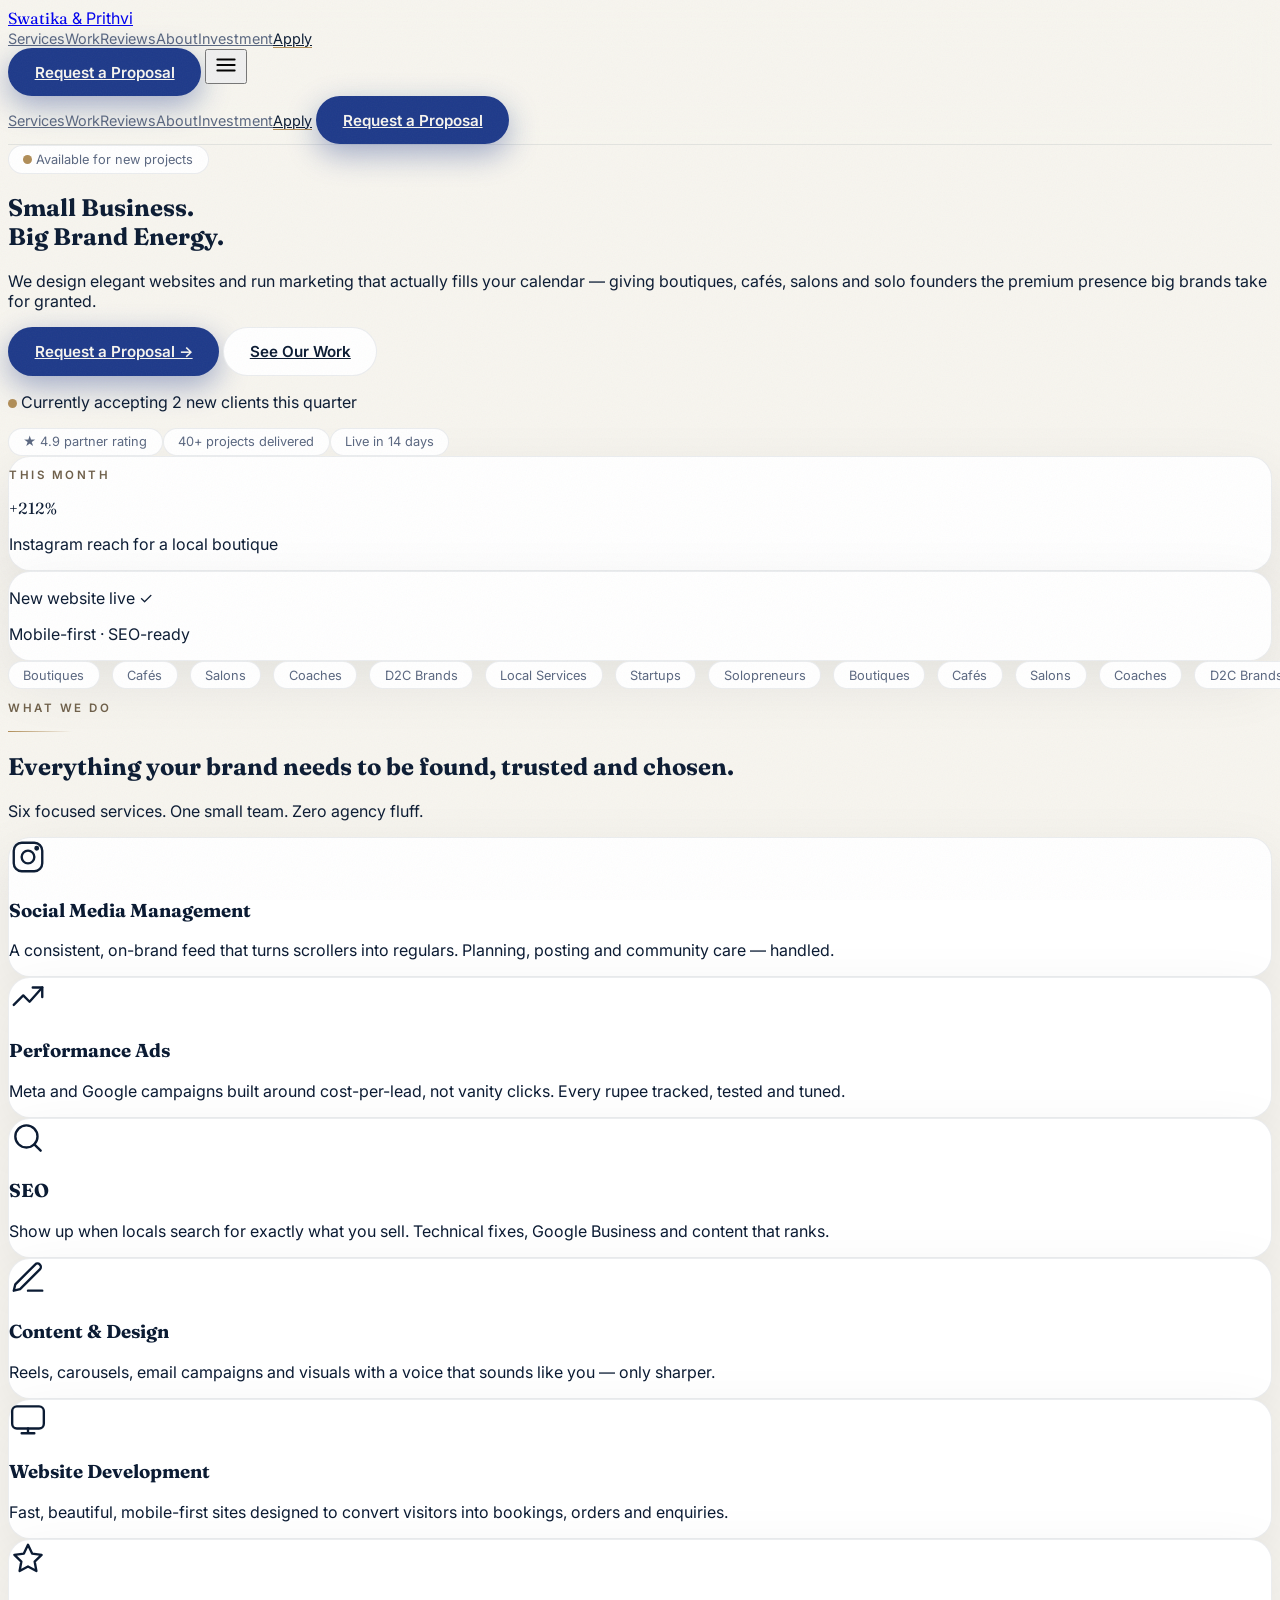
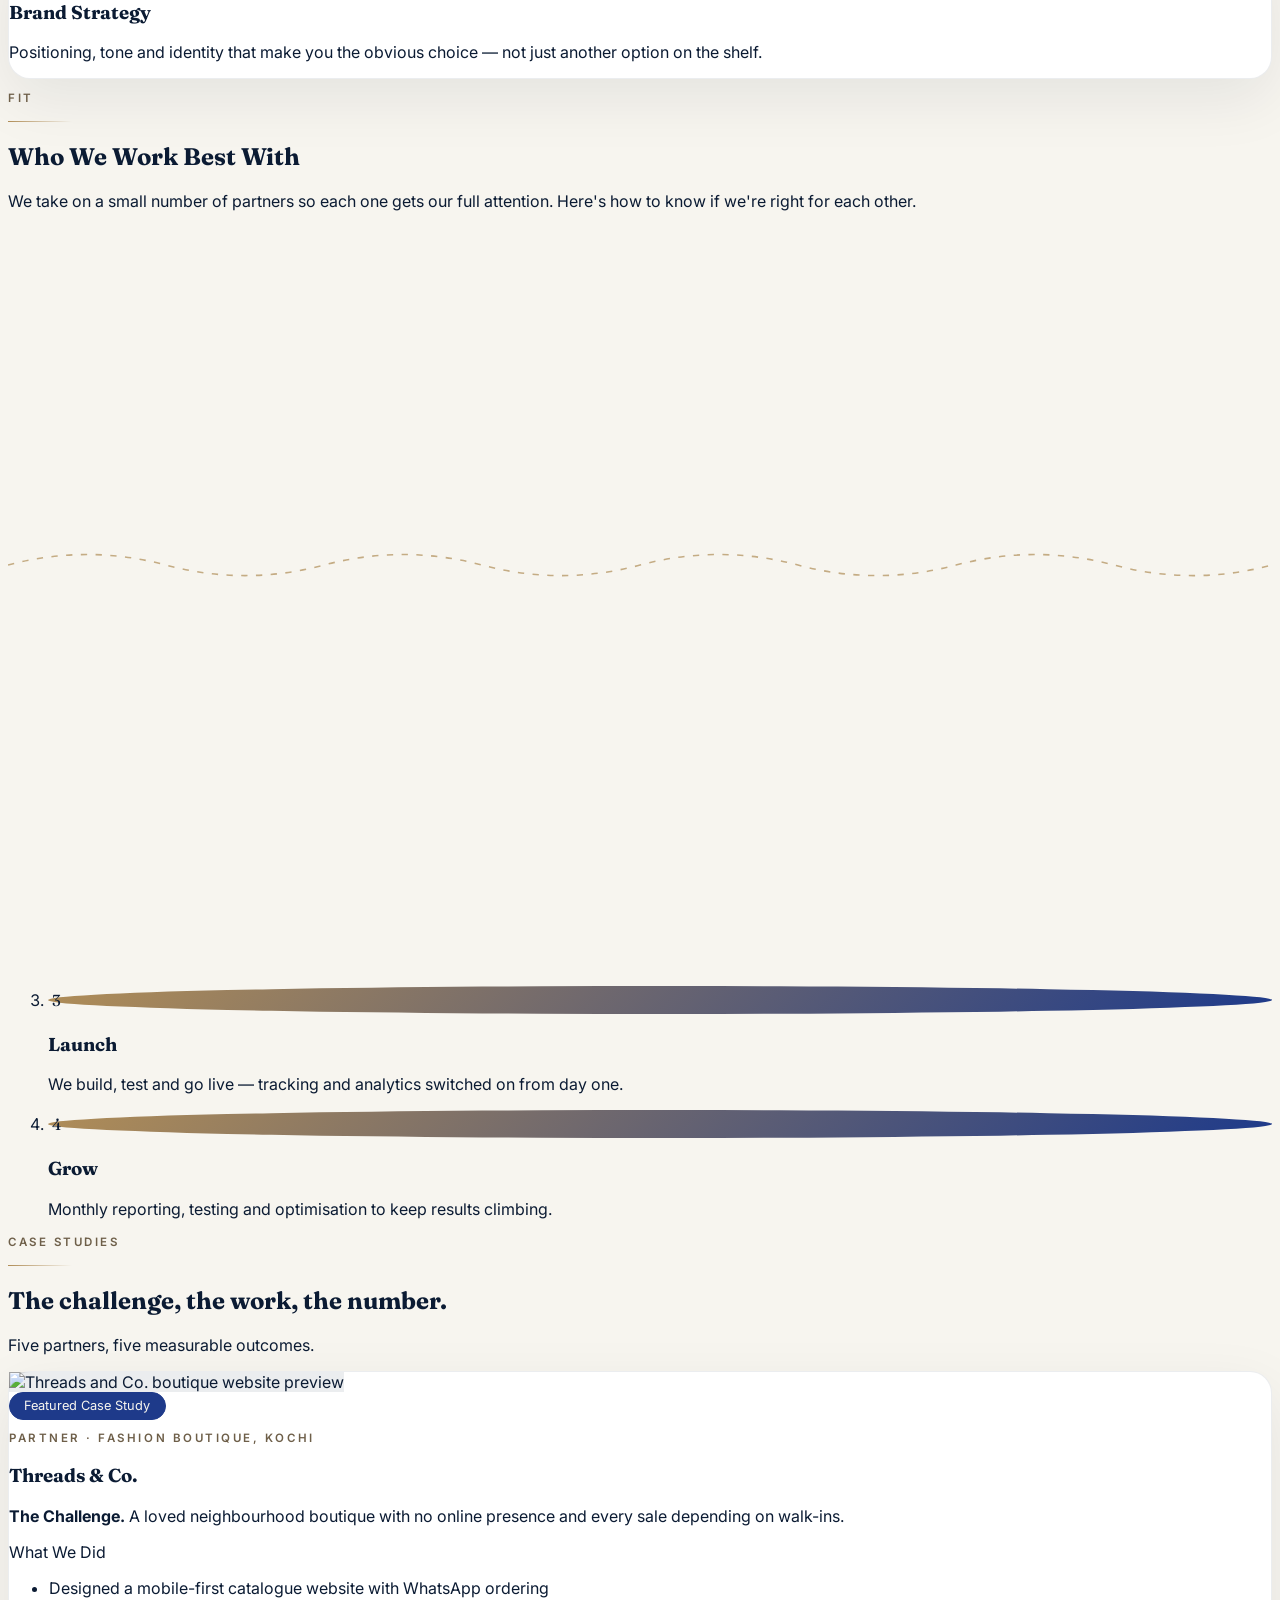
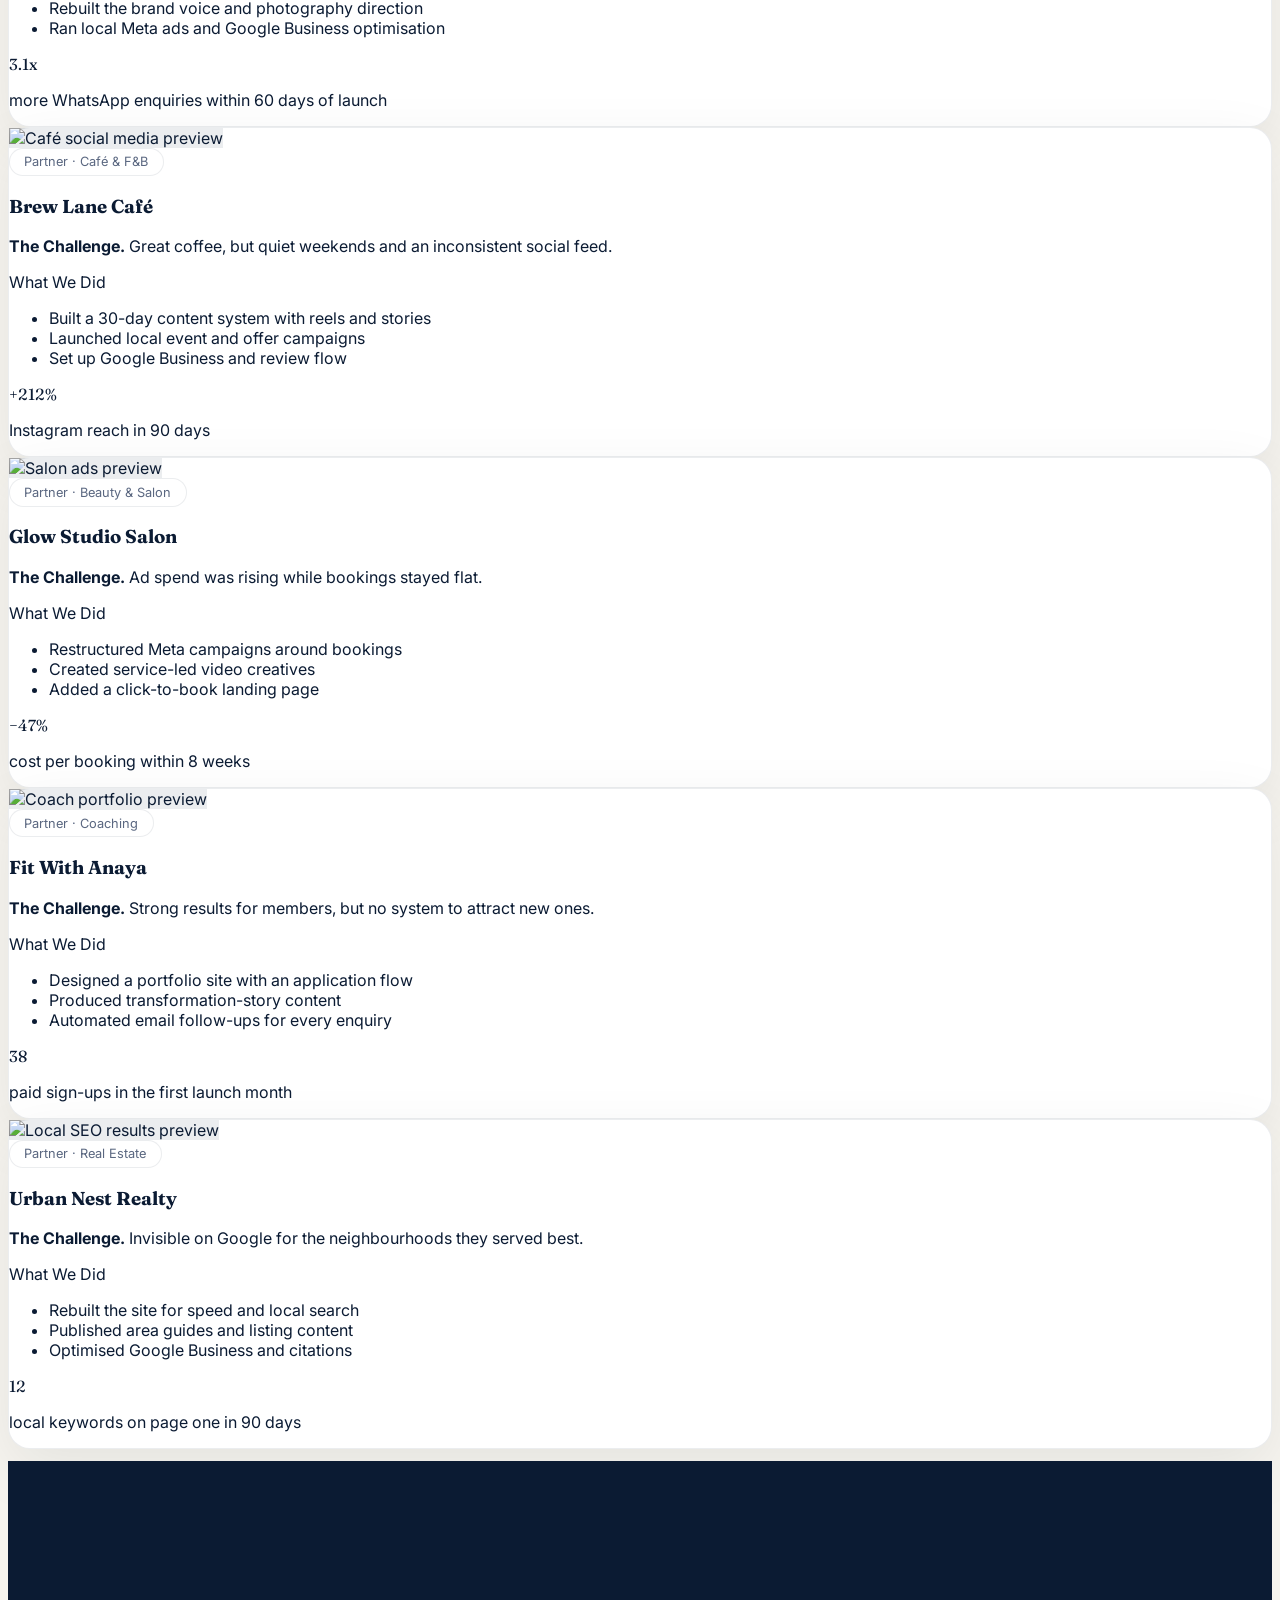
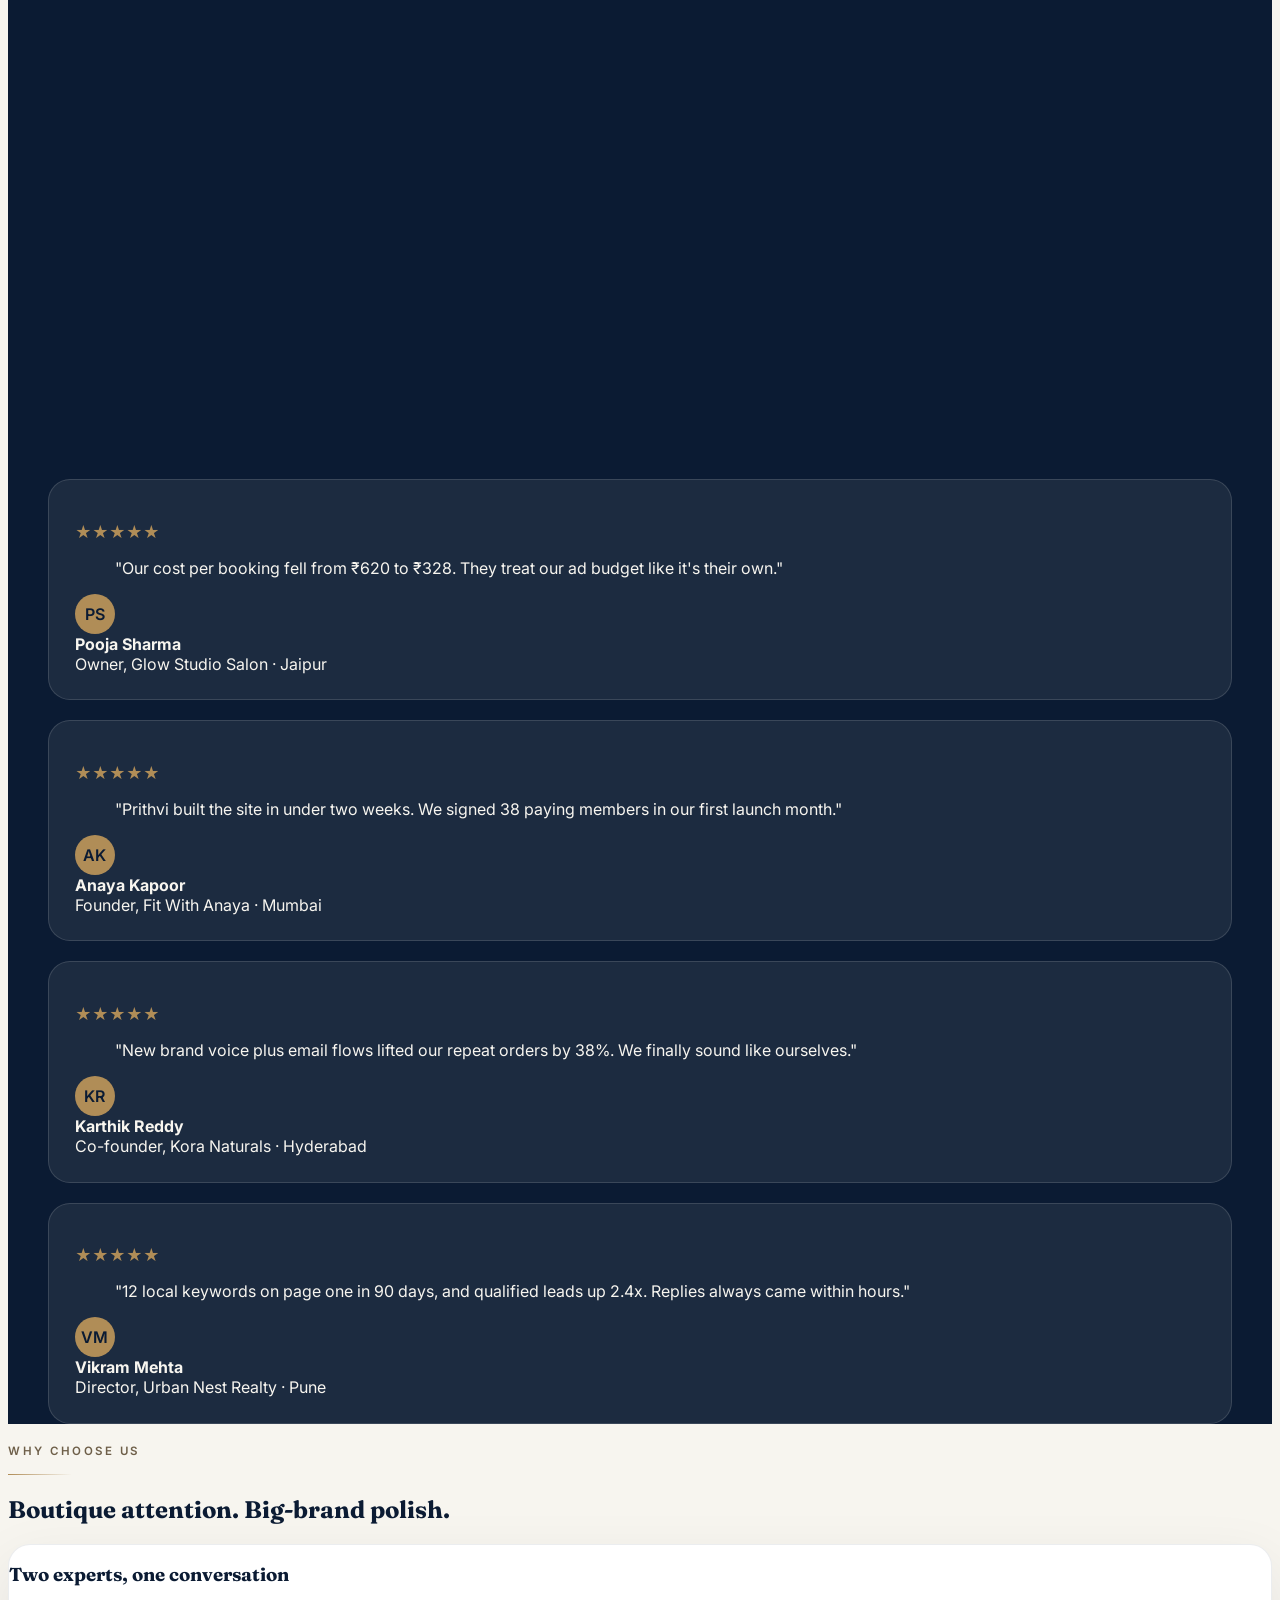
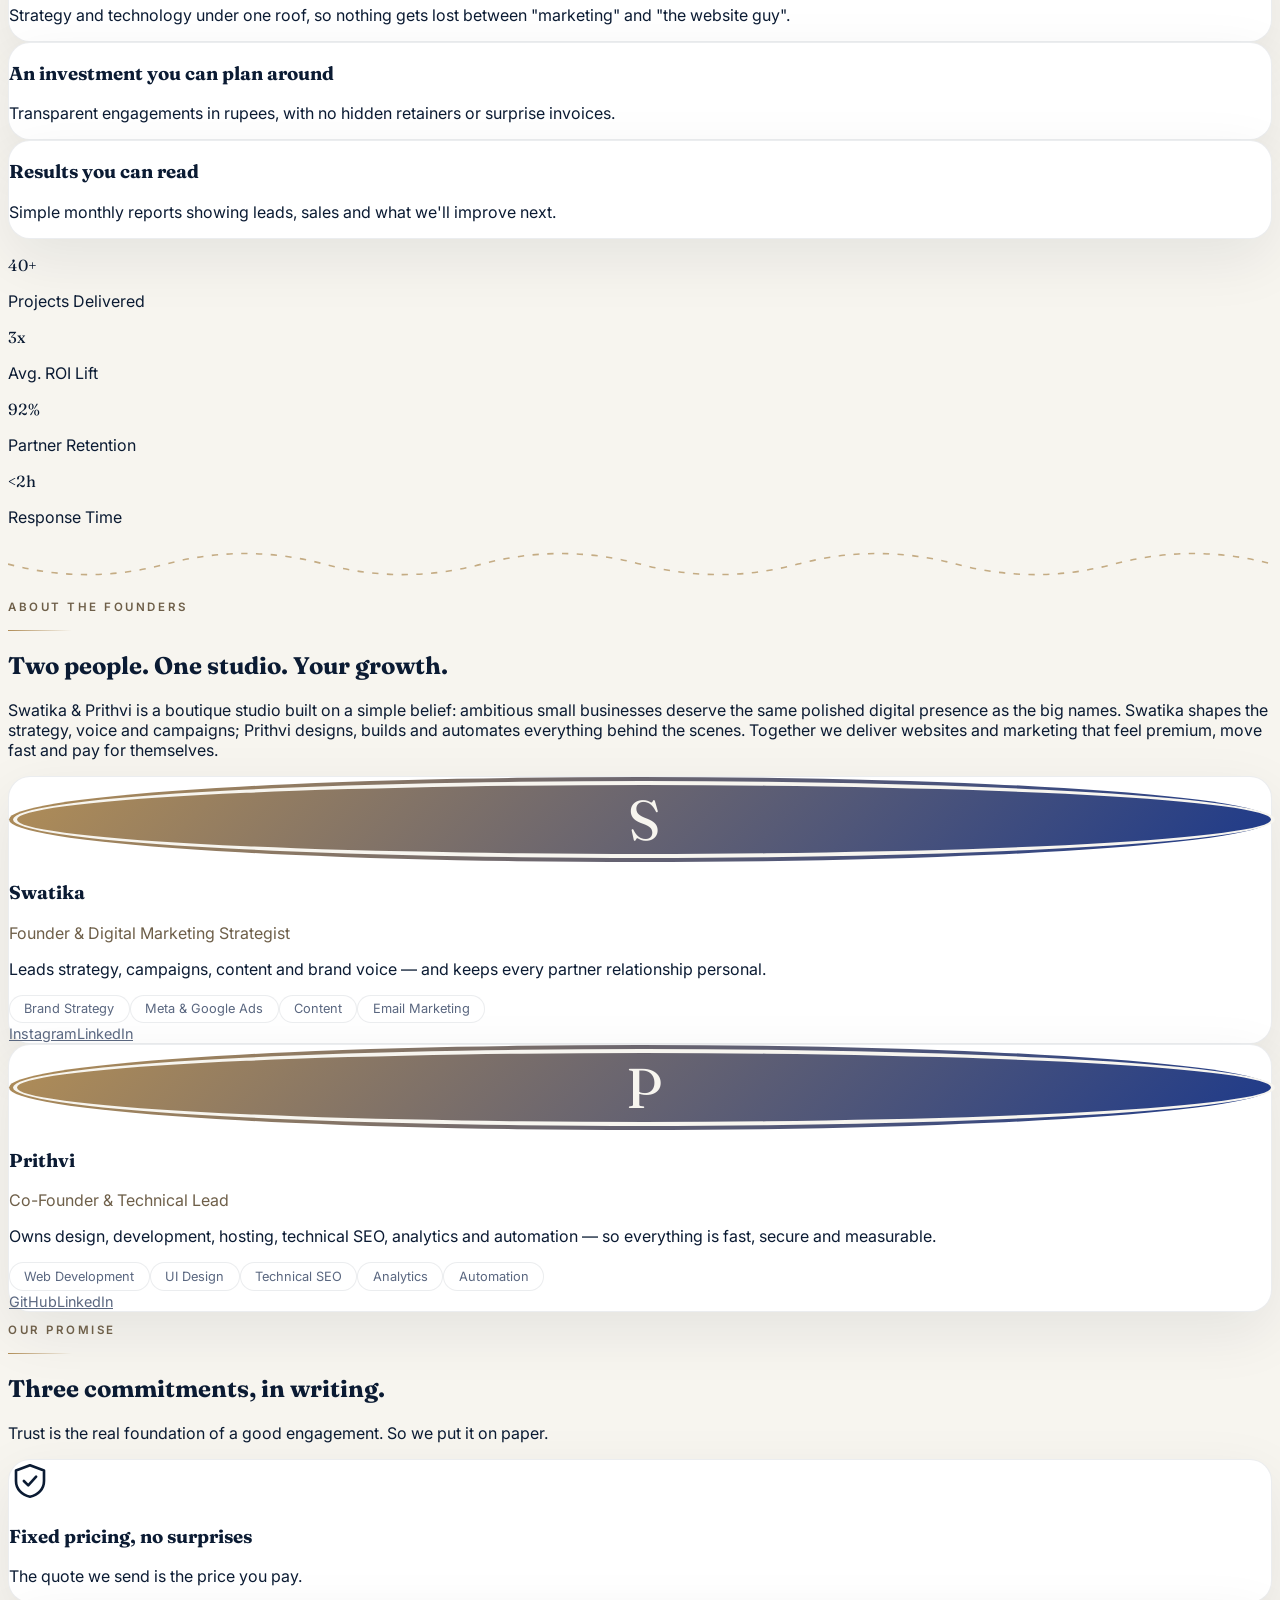
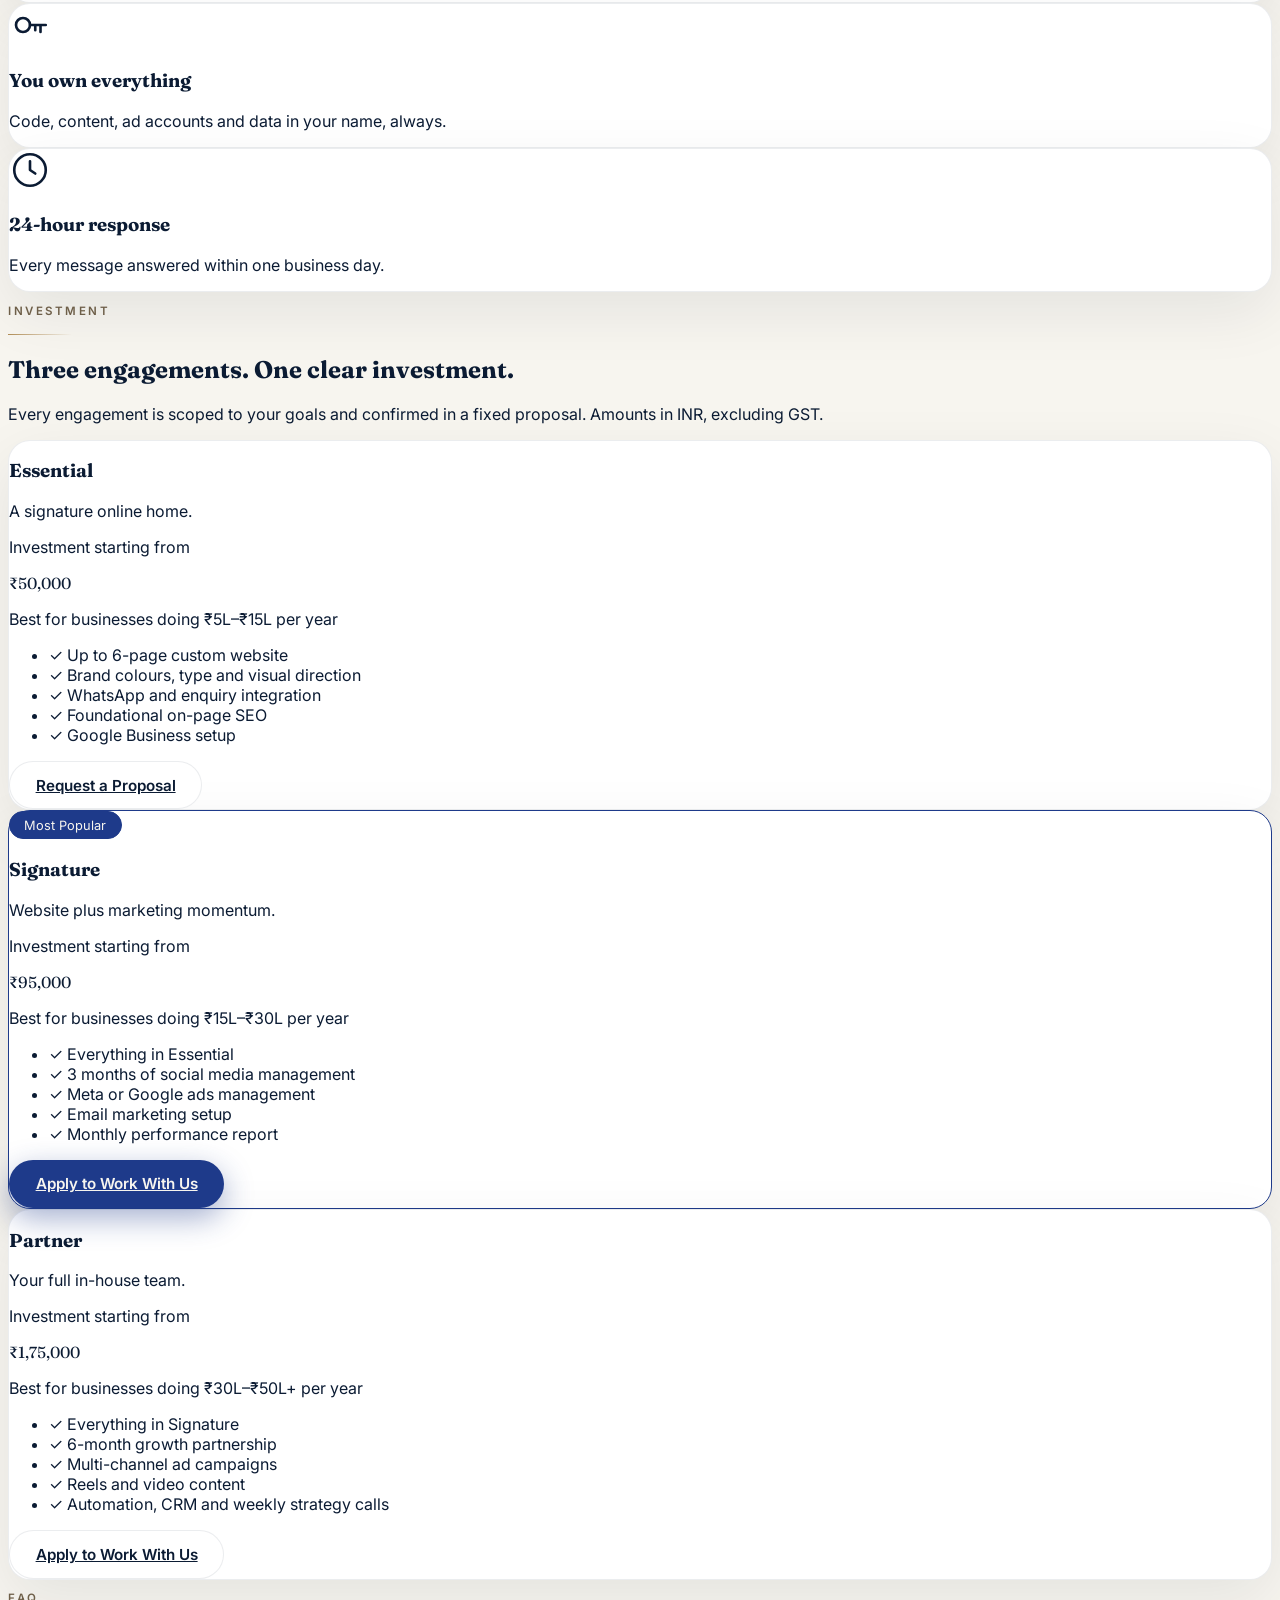
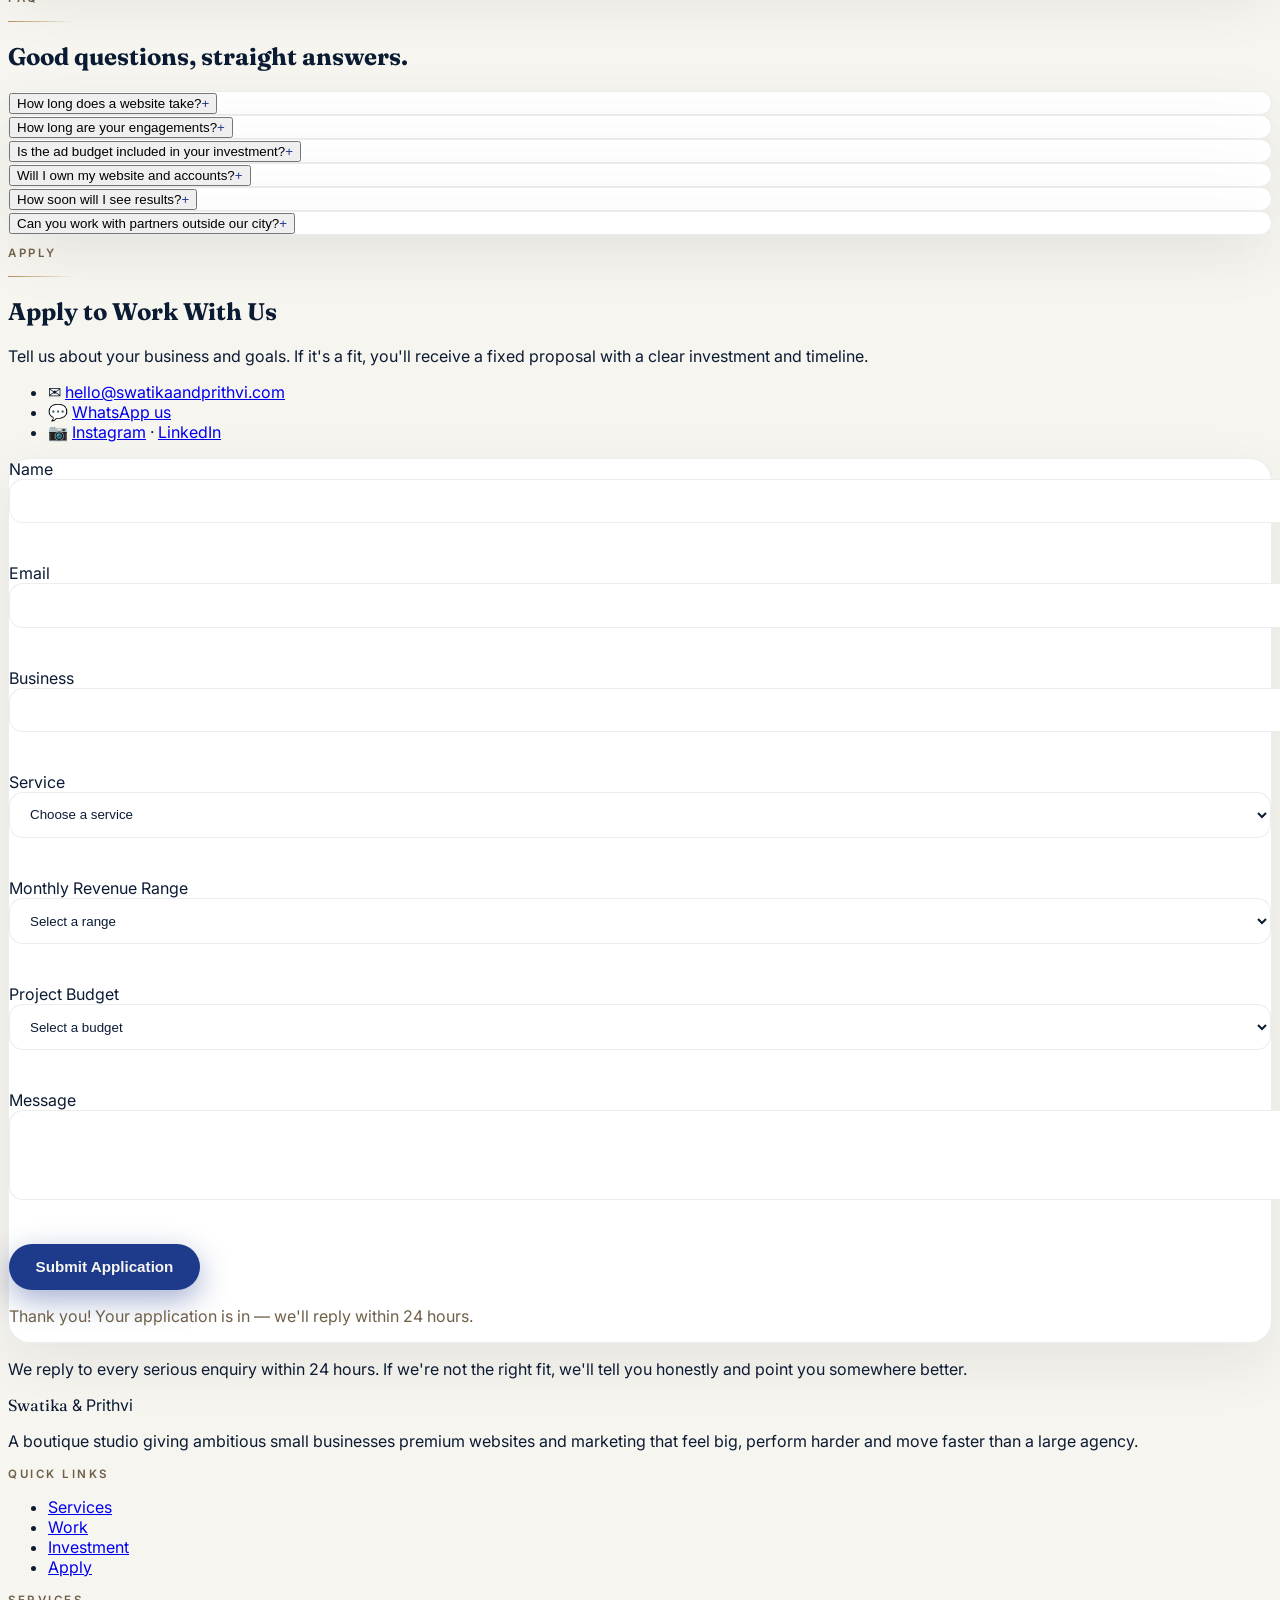
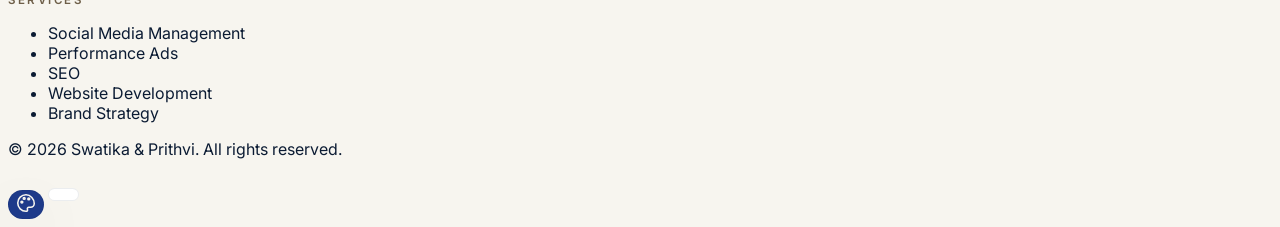
==== index.html @ 25dc7350 "initial commit on DM" ====
<!DOCTYPE html>
<html lang="en" data-theme="navy">
<head>
<meta charset="UTF-8">
<meta name="viewport" content="width=device-width, initial-scale=1">
<title>Swatika & Prithvi — Boutique Digital Marketing & Web Studio</title>
<meta name="description" content="A boutique studio giving ambitious small businesses a premium digital presence: websites, social media, performance ads, SEO and brand strategy.">
<link rel="preconnect" href="https://fonts.googleapis.com">
<link rel="preconnect" href="https://fonts.gstatic.com" crossorigin>
<link href="https://fonts.googleapis.com/css2?family=Fraunces:opsz,wght@9..144,400;9..144,600;9..144,700&family=Inter:wght@300;400;500;600&display=swap" rel="stylesheet">
<script src="https://cdn.tailwindcss.com"></script>
<!-- NOTE: No resume text was pasted, so project names, metrics and bios below are placeholders. Replace everything marked REPLACE with your real work. -->
<style>
:root{--bg:#F7F5EF;--surface:#FFFFFF;--text:#0B1B33;--muted:#5A6780;--accent:#1E3A8A;--accent-2:#B08D57;--border:rgba(11,27,51,0.08);--shadow:0 20px 60px rgba(11,27,51,0.08);--ink:#0B1B33;--cream:#F7F5EF;--on-accent:#F7F5EF;--hi:#B08D57}
[data-theme="navy"]{--bg:#F7F5EF;--surface:#FFFFFF;--text:#0B1B33;--muted:#5A6780;--accent:#1E3A8A;--accent-2:#B08D57;--border:rgba(11,27,51,0.08);--shadow:0 20px 60px rgba(11,27,51,0.08);--ink:#0B1B33;--cream:#F7F5EF;--on-accent:#F7F5EF;--hi:#B08D57}
[data-theme="dark-navy"]{--bg:#070E1A;--surface:#0F1A2E;--text:#EAF0FA;--muted:#8A9AB8;--accent:#3B5BDB;--accent-2:#C9A227;--border:rgba(234,240,250,0.10);--shadow:0 20px 60px rgba(0,0,0,0.5);--ink:#070E1A;--on-accent:#FFFFFF;--hi:#C9A227}
[data-theme="ink-gold"]{--bg:#FAF7F2;--surface:#FFFFFF;--text:#0E0E12;--muted:#6B6B76;--accent:#C9A227;--accent-2:#1F6F5C;--ink:#0E0E12;--on-accent:#0E0E12;--hi:#C9A227}
[data-theme="emerald"]{--bg:#F6F4EE;--surface:#FFFFFF;--text:#14211B;--muted:#5E6F67;--accent:#1F6F5C;--accent-2:#C9A227;--ink:#14211B;--hi:#C9A227}
[data-theme="plum"]{--bg:#FAF6F4;--surface:#FFFFFF;--text:#1A0E1A;--muted:#7A6478;--accent:#5B2A5C;--accent-2:#C9A227;--ink:#1A0E1A;--hi:#C9A227}
[data-theme="slate-copper"]{--bg:#F4F5F7;--surface:#FFFFFF;--text:#0F1418;--muted:#5A6570;--accent:#2F4858;--accent-2:#B87333;--ink:#0F1418;--hi:#B87333}
[data-theme="espresso"]{--bg:#F5EFE7;--surface:#FFFFFF;--text:#231A14;--muted:#7A6A5E;--accent:#6B4226;--accent-2:#C9A227;--ink:#231A14;--hi:#C9A227}
html{scroll-behavior:smooth;scroll-padding-top:80px}
body{background:var(--bg);color:var(--text);font-family:'Inter',sans-serif;transition:background .4s,color .4s;overflow-x:hidden}
.serif{font-family:'Fraunces',serif}
body::after{content:"";position:fixed;inset:0;pointer-events:none;opacity:.045;z-index:60;background-image:url("data:image/svg+xml;utf8,<svg xmlns='http://www.w3.org/2000/svg' width='160' height='160'><filter id='n'><feTurbulence type='fractalNoise' baseFrequency='.8' numOctaves='2'/></filter><rect width='100%' height='100%' filter='url(%23n)'/></svg>")}
.card{background:var(--surface);border:1px solid var(--border);border-radius:22px;box-shadow:var(--shadow);transition:transform .35s,box-shadow .35s}
.card:hover{transform:translateY(-6px);box-shadow:0 0 0 1px var(--accent),0 24px 60px color-mix(in srgb,var(--accent) 25%,transparent)}
.glass{background:color-mix(in srgb,var(--bg) 72%,transparent);backdrop-filter:blur(16px);-webkit-backdrop-filter:blur(16px);border-bottom:1px solid var(--border)}
.btn{display:inline-flex;align-items:center;gap:.5rem;padding:.85rem 1.6rem;border-radius:999px;font-weight:600;font-size:.95rem;transition:transform .25s,box-shadow .25s;cursor:pointer;border:1px solid transparent}
.btn:hover{transform:translateY(-2px)}
.btn-gold{background:var(--accent);color:var(--on-accent);box-shadow:0 10px 30px color-mix(in srgb,var(--accent) 40%,transparent)}
.btn-line{border-color:var(--border);color:var(--text);background:var(--surface)}
.btn:focus-visible,a:focus-visible,button:focus-visible,input:focus-visible,select:focus-visible,textarea:focus-visible{outline:2px solid var(--accent);outline-offset:3px}
.pill{display:inline-block;padding:.35rem .9rem;border-radius:999px;border:1px solid var(--border);background:var(--surface);font-size:.8rem;color:var(--muted)}
.eyebrow{letter-spacing:.22em;text-transform:uppercase;font-size:.72rem;color:color-mix(in srgb,var(--accent-2) 60%,var(--text));font-weight:600}
.gold-line{height:1px;width:64px;background:linear-gradient(90deg,var(--accent-2),transparent);margin:1rem 0}
.blob{position:absolute;border-radius:50%;filter:blur(70px);opacity:.25;animation:float 12s ease-in-out infinite;pointer-events:none}
@keyframes float{50%{transform:translate(30px,-30px) scale(1.08)}}
.orb{border-radius:50%;background:radial-gradient(circle at 30% 30%,var(--accent-2),var(--accent));box-shadow:0 30px 80px color-mix(in srgb,var(--accent) 35%,transparent);animation:float 9s ease-in-out infinite}
.reveal{opacity:0;transform:translateY(28px);transition:opacity .8s,transform .8s}
.reveal.in{opacity:1;transform:none}
.dot{display:inline-block;flex:none;width:9px;height:9px;border-radius:50%;background:var(--accent-2);box-shadow:0 0 0 0 var(--accent-2);animation:pulse 2s infinite}
@keyframes pulse{70%{box-shadow:0 0 0 10px transparent}100%{box-shadow:0 0 0 0 transparent}}
.marquee{display:flex;gap:.75rem;width:max-content;animation:scroll 30s linear infinite}
@keyframes scroll{to{transform:translateX(-50%)}}
.wave path{stroke:var(--accent-2);fill:none;stroke-width:1.5;stroke-dasharray:6 8;animation:dash 14s linear infinite;opacity:.7}
@keyframes dash{to{stroke-dashoffset:-280}}
.ring{padding:4px;border-radius:50%;background:linear-gradient(135deg,var(--accent-2),var(--accent))}
.avatar{width:100%;height:100%;border-radius:50%;object-fit:cover;background:linear-gradient(135deg,var(--accent-2),var(--accent));color:var(--on-accent);display:flex;align-items:center;justify-content:center;font-family:'Fraunces',serif;font-size:3.5rem;border:4px solid var(--bg)}
.nav-link{color:var(--muted);font-size:.9rem;transition:color .2s}
.nav-link:hover,.nav-link.active{color:var(--text)}
.nav-link.active{border-bottom:1px solid var(--accent-2)}
.dark-sec{background:var(--ink);color:var(--cream)}
.dark-sec .tcard{background:color-mix(in srgb,var(--cream) 7%,transparent);border:1px solid color-mix(in srgb,var(--cream) 14%,transparent);border-radius:22px;padding:1.6rem;margin-bottom:1.25rem;break-inside:avoid;transition:transform .3s,border-color .3s}
.dark-sec .tcard:hover{transform:translateY(-4px);border-color:var(--hi)}
.av{width:2.5rem;height:2.5rem;border-radius:50%;display:flex;align-items:center;justify-content:center;font-weight:600;background:var(--hi);color:var(--ink);flex:none}
.faq-a{display:grid;grid-template-rows:0fr;transition:grid-template-rows .35s}
.faq-a>div{overflow:hidden}
.faq-item.open .faq-a{grid-template-rows:1fr}
.faq-item.open .chev{transform:rotate(45deg)}
.chev{transition:transform .3s;color:var(--accent)}
.field{width:100%;padding:.85rem 1rem;border-radius:14px;border:1px solid var(--border);background:var(--surface);color:var(--text)}
.err{color:color-mix(in srgb,var(--accent-2) 60%,var(--text));font-size:.75rem;min-height:1rem}
.proj-img{width:100%;height:200px;object-fit:cover;background:var(--border)}
.ck{color:var(--accent);font-weight:700}
.xk{color:var(--muted);font-weight:700}
@media (prefers-reduced-motion:reduce){*{animation:none!important;transition:none!important}.reveal{opacity:1;transform:none}html{scroll-behavior:auto}}
</style>
</head>
<body>

<!-- NAV -->
<header class="glass fixed top-0 inset-x-0 z-50">
  <nav class="max-w-6xl mx-auto px-5 h-16 flex items-center justify-between" aria-label="Main">
    <a href="#top" class="text-lg" aria-label="Swatika and Prithvi home"><span class="serif font-bold">Swatika</span> <span class="text-[var(--accent-2)]">&</span> <span class="font-light">Prithvi</span></a>
    <div class="hidden lg:flex gap-7">
      <a class="nav-link" href="#services">Services</a><a class="nav-link" href="#work">Work</a><a class="nav-link" href="#reviews">Reviews</a><a class="nav-link" href="#about">About</a><a class="nav-link" href="#pricing">Investment</a><a class="nav-link" href="#contact">Apply</a>
    </div>
    <a href="#contact" class="btn btn-gold hidden lg:inline-flex">Request a Proposal</a>
    <button id="menuBtn" class="lg:hidden p-2" aria-label="Toggle menu" aria-expanded="false" aria-controls="mobileMenu">
      <svg width="26" height="26" viewBox="0 0 24 24" fill="none" stroke="currentColor" stroke-width="1.8" stroke-linecap="round"><path d="M4 7h16M4 12h16M4 17h16"/></svg>
    </button>
  </nav>
  <div id="mobileMenu" class="hidden lg:hidden px-5 pb-5 flex-col gap-3">
    <a class="nav-link block py-1" href="#services">Services</a><a class="nav-link block py-1" href="#work">Work</a><a class="nav-link block py-1" href="#reviews">Reviews</a><a class="nav-link block py-1" href="#about">About</a><a class="nav-link block py-1" href="#pricing">Investment</a><a class="nav-link block py-1" href="#contact">Apply</a>
    <a href="#contact" class="btn btn-gold mt-2 justify-center">Request a Proposal</a>
  </div>
</header>

<main id="top">
<!-- HERO -->
<section class="relative pt-36 pb-24 px-5 overflow-hidden">
  <div class="blob w-96 h-96 -top-20 -left-20" style="background:var(--accent)"></div>
  <div class="blob w-96 h-96 top-40 right-0" style="background:var(--accent-2)"></div>
  <div class="max-w-6xl mx-auto grid lg:grid-cols-2 gap-14 items-center relative">
    <div class="reveal">
      <span class="pill inline-flex items-center gap-2 mb-6"><span class="dot"></span> Available for new projects</span>
      <h1 class="serif text-5xl md:text-7xl font-semibold leading-[1.05]">Small Business.<br><span class="text-[var(--accent)] italic">Big Brand Energy.</span></h1>
      <p class="mt-6 text-lg text-[var(--muted)] max-w-xl">We design elegant websites and run marketing that actually fills your calendar — giving boutiques, cafés, salons and solo founders the premium presence big brands take for granted.</p>
      <div class="flex flex-wrap gap-4 mt-9">
        <a href="#contact" class="btn btn-gold">Request a Proposal →</a>
        <a href="#work" class="btn btn-line">See Our Work</a>
      </div>
      <p class="mt-6 flex items-center gap-3 text-sm font-medium"><span class="dot"></span> Currently accepting 2 new clients this quarter</p>
      <div class="flex flex-wrap gap-3 mt-8">
        <!-- REPLACE: real metrics from your work -->
        <span class="pill">★ 4.9 partner rating</span><span class="pill">40+ projects delivered</span><span class="pill">Live in 14 days</span>
      </div>
    </div>
    <div class="relative h-[380px] md:h-[460px] reveal" aria-hidden="true">
      <div class="orb absolute w-64 h-64 md:w-80 md:h-80 top-4 left-6"></div>
      <div class="orb absolute w-28 h-28 bottom-10 right-4" style="animation-delay:-3s"></div>
      <div class="card absolute bottom-6 left-0 p-5 w-56"><p class="eyebrow">This month</p><p class="serif text-3xl mt-1">+212%</p><p class="text-sm text-[var(--muted)]">Instagram reach for a local boutique</p></div>
      <div class="card absolute top-0 right-0 p-4 w-48"><p class="text-sm">New website live ✓</p><p class="text-xs text-[var(--muted)] mt-1">Mobile-first · SEO-ready</p></div>
    </div>
  </div>
</section>

<!-- TRUST BAR -->
<section class="py-6 overflow-hidden border-y border-[var(--border)]" aria-label="Who we work with">
  <div class="marquee" aria-hidden="true">
    <span class="pill">Boutiques</span><span class="pill">Cafés</span><span class="pill">Salons</span><span class="pill">Coaches</span><span class="pill">D2C Brands</span><span class="pill">Local Services</span><span class="pill">Startups</span><span class="pill">Solopreneurs</span>
    <span class="pill">Boutiques</span><span class="pill">Cafés</span><span class="pill">Salons</span><span class="pill">Coaches</span><span class="pill">D2C Brands</span><span class="pill">Local Services</span><span class="pill">Startups</span><span class="pill">Solopreneurs</span>
  </div>
</section>

<!-- SERVICES -->
<section id="services" class="py-24 px-5">
  <div class="max-w-6xl mx-auto">
    <div class="reveal max-w-2xl"><p class="eyebrow">What we do</p><div class="gold-line"></div><h2 class="serif text-4xl md:text-5xl">Everything your brand needs to be found, trusted and chosen.</h2><p class="mt-4 text-[var(--muted)]">Six focused services. One small team. Zero agency fluff.</p></div>
    <div class="grid md:grid-cols-2 lg:grid-cols-3 gap-6 mt-12">
      <article class="card p-7 reveal"><div class="text-[var(--accent)] mb-4"><svg width="38" height="38" viewBox="0 0 24 24" fill="none" stroke="currentColor" stroke-width="1.5" stroke-linecap="round" stroke-linejoin="round"><rect x="3" y="3" width="18" height="18" rx="5"/><circle cx="12" cy="12" r="4"/><circle cx="17.5" cy="6.5" r=".8"/></svg></div><h3 class="serif text-xl">Social Media Management</h3><p class="mt-2 text-sm text-[var(--muted)]">A consistent, on-brand feed that turns scrollers into regulars. Planning, posting and community care — handled.</p></article>
      <article class="card p-7 reveal"><div class="text-[var(--accent)] mb-4"><svg width="38" height="38" viewBox="0 0 24 24" fill="none" stroke="currentColor" stroke-width="1.5" stroke-linecap="round" stroke-linejoin="round"><path d="M3 17l6-6 4 4 8-9"/><path d="M15 6h6v6"/></svg></div><h3 class="serif text-xl">Performance Ads</h3><p class="mt-2 text-sm text-[var(--muted)]">Meta and Google campaigns built around cost-per-lead, not vanity clicks. Every rupee tracked, tested and tuned.</p></article>
      <article class="card p-7 reveal"><div class="text-[var(--accent)] mb-4"><svg width="38" height="38" viewBox="0 0 24 24" fill="none" stroke="currentColor" stroke-width="1.5" stroke-linecap="round" stroke-linejoin="round"><circle cx="11" cy="11" r="7"/><path d="M20 20l-4-4"/></svg></div><h3 class="serif text-xl">SEO</h3><p class="mt-2 text-sm text-[var(--muted)]">Show up when locals search for exactly what you sell. Technical fixes, Google Business and content that ranks.</p></article>
      <article class="card p-7 reveal"><div class="text-[var(--accent)] mb-4"><svg width="38" height="38" viewBox="0 0 24 24" fill="none" stroke="currentColor" stroke-width="1.5" stroke-linecap="round" stroke-linejoin="round"><path d="M12 20h9"/><path d="M16.5 3.5a2.1 2.1 0 013 3L7 19l-4 1 1-4z"/></svg></div><h3 class="serif text-xl">Content & Design</h3><p class="mt-2 text-sm text-[var(--muted)]">Reels, carousels, email campaigns and visuals with a voice that sounds like you — only sharper.</p></article>
      <article class="card p-7 reveal"><div class="text-[var(--accent)] mb-4"><svg width="38" height="38" viewBox="0 0 24 24" fill="none" stroke="currentColor" stroke-width="1.5" stroke-linecap="round" stroke-linejoin="round"><rect x="2" y="4" width="20" height="14" rx="3"/><path d="M8 21h8M12 18v3"/></svg></div><h3 class="serif text-xl">Website Development</h3><p class="mt-2 text-sm text-[var(--muted)]">Fast, beautiful, mobile-first sites designed to convert visitors into bookings, orders and enquiries.</p></article>
      <article class="card p-7 reveal"><div class="text-[var(--accent)] mb-4"><svg width="38" height="38" viewBox="0 0 24 24" fill="none" stroke="currentColor" stroke-width="1.5" stroke-linecap="round" stroke-linejoin="round"><path d="M12 3l2.6 5.6 6 .8-4.4 4.2 1.1 6L12 16.7 6.7 19.6l1.1-6L3.4 9.4l6-.8z"/></svg></div><h3 class="serif text-xl">Brand Strategy</h3><p class="mt-2 text-sm text-[var(--muted)]">Positioning, tone and identity that make you the obvious choice — not just another option on the shelf.</p></article>
    </div>
  </div>
</section>

<!-- WHO WE WORK BEST WITH -->
<section id="fit" class="py-24 px-5">
  <div class="max-w-6xl mx-auto">
    <div class="reveal text-center max-w-2xl mx-auto"><p class="eyebrow">Fit</p><div class="gold-line mx-auto"></div><h2 class="serif text-4xl md:text-5xl">Who We Work Best With</h2><p class="mt-4 text-[var(--muted)]">We take on a small number of partners so each one gets our full attention. Here's how to know if we're right for each other.</p></div>
    <div class="grid md:grid-cols-2 gap-6 mt-12">
      <article class="card p-8 reveal" style="border-color:var(--accent)"><h3 class="serif text-2xl"><span class="ck">✓</span> We're a fit if you are…</h3>
        <ul class="mt-5 space-y-3 text-sm"><li><span class="ck">✓</span> A small business doing ₹5L–₹50L a year</li><li><span class="ck">✓</span> Ready to invest in growth, not just experiment with it</li><li><span class="ck">✓</span> Willing to share data and honest feedback</li><li><span class="ck">✓</span> Looking for a 6+ month partnership</li></ul></article>
      <article class="card p-8 reveal"><h3 class="serif text-2xl"><span class="xk">✗</span> We're probably not a fit if…</h3>
        <ul class="mt-5 space-y-3 text-sm text-[var(--muted)]"><li><span class="xk">✗</span> You need the cheapest option</li><li><span class="xk">✗</span> You want results without sharing data</li><li><span class="xk">✗</span> You need 20 revisions and 5 approvals</li><li><span class="xk">✗</span> You want a one-time quick fix</li></ul></article>
    </div>
  </div>
</section>

<svg class="wave w-full h-10" viewBox="0 0 1200 40" preserveAspectRatio="none" aria-hidden="true"><path d="M0 20 Q 75 0 150 20 T 300 20 T 450 20 T 600 20 T 750 20 T 900 20 T 1050 20 T 1200 20"/></svg>

<!-- PROCESS -->
<section id="process" class="py-24 px-5">
  <div class="max-w-6xl mx-auto">
    <div class="reveal text-center max-w-2xl mx-auto"><p class="eyebrow">Our process</p><div class="gold-line mx-auto"></div><h2 class="serif text-4xl md:text-5xl">Simple steps. Visible results.</h2><p class="mt-4 text-[var(--muted)]">No jargon, no disappearing acts — you always know what happens next.</p></div>
    <ol class="grid md:grid-cols-4 gap-6 mt-14 relative">
      <li class="reveal text-center"><div class="w-14 h-14 mx-auto rounded-full ring flex items-center justify-center"><span class="serif w-full h-full rounded-full flex items-center justify-center bg-[var(--bg)]">1</span></div><h3 class="serif text-xl mt-4">Discover</h3><p class="text-sm text-[var(--muted)] mt-2">A focused conversation to understand your business, customers and goals.</p></li>
      <li class="reveal text-center"><div class="w-14 h-14 mx-auto rounded-full ring flex items-center justify-center"><span class="serif w-full h-full rounded-full flex items-center justify-center bg-[var(--bg)]">2</span></div><h3 class="serif text-xl mt-4">Design</h3><p class="text-sm text-[var(--muted)] mt-2">Brand direction, site layouts and campaign plans for your approval.</p></li>
      <li class="reveal text-center"><div class="w-14 h-14 mx-auto rounded-full ring flex items-center justify-center"><span class="serif w-full h-full rounded-full flex items-center justify-center bg-[var(--bg)]">3</span></div><h3 class="serif text-xl mt-4">Launch</h3><p class="text-sm text-[var(--muted)] mt-2">We build, test and go live — tracking and analytics switched on from day one.</p></li>
      <li class="reveal text-center"><div class="w-14 h-14 mx-auto rounded-full ring flex items-center justify-center"><span class="serif w-full h-full rounded-full flex items-center justify-center bg-[var(--bg)]">4</span></div><h3 class="serif text-xl mt-4">Grow</h3><p class="text-sm text-[var(--muted)] mt-2">Monthly reporting, testing and optimisation to keep results climbing.</p></li>
    </ol>
  </div>
</section>

<!-- WORK / CASE STUDIES -->
<section id="work" class="py-24 px-5">
  <div class="max-w-6xl mx-auto">
    <div class="reveal max-w-2xl"><p class="eyebrow">Case studies</p><div class="gold-line"></div><h2 class="serif text-4xl md:text-5xl">The challenge, the work, the number.</h2><p class="mt-4 text-[var(--muted)]">Five partners, five measurable outcomes. <!-- REPLACE: swap all five case studies with your real projects and results --></p></div>

    <!-- FEATURED CASE STUDY -->
    <article class="card overflow-hidden reveal mt-12 grid lg:grid-cols-2">
      <!-- REPLACE: Threads & Co. website hero screenshot -->
      <img class="proj-img !h-full min-h-[260px]" loading="lazy" src="https://placehold.co/900x600?text=Featured+Case+Study" alt="Threads and Co. boutique website preview">
      <div class="p-8 md:p-10">
        <span class="pill" style="background:var(--accent);color:var(--on-accent);border-color:var(--accent)">Featured Case Study</span>
        <p class="eyebrow mt-4">Partner · Fashion Boutique, Kochi</p>
        <h3 class="serif text-3xl mt-1">Threads & Co.</h3>
        <p class="mt-3 text-sm"><b>The Challenge.</b> A loved neighbourhood boutique with no online presence and every sale depending on walk-ins.</p>
        <p class="mt-4 text-sm font-semibold">What We Did</p>
        <ul class="text-sm text-[var(--muted)] space-y-1 mt-1 list-disc pl-5"><li>Designed a mobile-first catalogue website with WhatsApp ordering</li><li>Rebuilt the brand voice and photography direction</li><li>Ran local Meta ads and Google Business optimisation</li></ul>
        <p class="serif text-6xl text-[var(--accent)] mt-6">3.1x</p><p class="text-sm text-[var(--muted)]">more WhatsApp enquiries within 60 days of launch</p>
      </div>
    </article>

    <div class="grid md:grid-cols-2 gap-6 mt-6">
      <article class="card overflow-hidden reveal"><!-- REPLACE: café Instagram grid mockup --><img class="proj-img" loading="lazy" src="https://placehold.co/600x400?text=Cafe+Social" alt="Café social media preview"><div class="p-6"><span class="pill">Partner · Café & F&B</span><h3 class="serif text-xl mt-3">Brew Lane Café</h3>
        <p class="mt-3 text-sm"><b>The Challenge.</b> Great coffee, but quiet weekends and an inconsistent social feed.</p>
        <p class="mt-3 text-sm font-semibold">What We Did</p><ul class="text-sm text-[var(--muted)] space-y-1 mt-1 list-disc pl-5"><li>Built a 30-day content system with reels and stories</li><li>Launched local event and offer campaigns</li><li>Set up Google Business and review flow</li></ul>
        <p class="serif text-5xl text-[var(--accent)] mt-5">+212%</p><p class="text-xs text-[var(--muted)]">Instagram reach in 90 days</p></div></article>
      <article class="card overflow-hidden reveal"><!-- REPLACE: salon ad creatives --><img class="proj-img" loading="lazy" src="https://placehold.co/600x400?text=Salon+Ads" alt="Salon ads preview"><div class="p-6"><span class="pill">Partner · Beauty & Salon</span><h3 class="serif text-xl mt-3">Glow Studio Salon</h3>
        <p class="mt-3 text-sm"><b>The Challenge.</b> Ad spend was rising while bookings stayed flat.</p>
        <p class="mt-3 text-sm font-semibold">What We Did</p><ul class="text-sm text-[var(--muted)] space-y-1 mt-1 list-disc pl-5"><li>Restructured Meta campaigns around bookings</li><li>Created service-led video creatives</li><li>Added a click-to-book landing page</li></ul>
        <p class="serif text-5xl text-[var(--accent)] mt-5">−47%</p><p class="text-xs text-[var(--muted)]">cost per booking within 8 weeks</p></div></article>
      <article class="card overflow-hidden reveal"><!-- REPLACE: coach portfolio site --><img class="proj-img" loading="lazy" src="https://placehold.co/600x400?text=Coach+Portfolio" alt="Coach portfolio preview"><div class="p-6"><span class="pill">Partner · Coaching</span><h3 class="serif text-xl mt-3">Fit With Anaya</h3>
        <p class="mt-3 text-sm"><b>The Challenge.</b> Strong results for members, but no system to attract new ones.</p>
        <p class="mt-3 text-sm font-semibold">What We Did</p><ul class="text-sm text-[var(--muted)] space-y-1 mt-1 list-disc pl-5"><li>Designed a portfolio site with an application flow</li><li>Produced transformation-story content</li><li>Automated email follow-ups for every enquiry</li></ul>
        <p class="serif text-5xl text-[var(--accent)] mt-5">38</p><p class="text-xs text-[var(--muted)]">paid sign-ups in the first launch month</p></div></article>
      <article class="card overflow-hidden reveal"><!-- REPLACE: SEO ranking screenshot --><img class="proj-img" loading="lazy" src="https://placehold.co/600x400?text=Local+SEO" alt="Local SEO results preview"><div class="p-6"><span class="pill">Partner · Real Estate</span><h3 class="serif text-xl mt-3">Urban Nest Realty</h3>
        <p class="mt-3 text-sm"><b>The Challenge.</b> Invisible on Google for the neighbourhoods they served best.</p>
        <p class="mt-3 text-sm font-semibold">What We Did</p><ul class="text-sm text-[var(--muted)] space-y-1 mt-1 list-disc pl-5"><li>Rebuilt the site for speed and local search</li><li>Published area guides and listing content</li><li>Optimised Google Business and citations</li></ul>
        <p class="serif text-5xl text-[var(--accent)] mt-5">12</p><p class="text-xs text-[var(--muted)]">local keywords on page one in 90 days</p></div></article>
    </div>
  </div>
</section>

<!-- REVIEWS (dark section) -->
<section id="reviews" class="dark-sec py-24 px-5 relative overflow-hidden">
  <div class="blob w-96 h-96 -top-10 right-0" style="background:var(--hi)"></div>
  <div class="max-w-6xl mx-auto relative">
    <div class="reveal max-w-2xl"><p class="eyebrow" style="color:var(--hi)">Partner reviews</p><div class="gold-line"></div><h2 class="serif text-4xl md:text-5xl">Numbers our partners can point to.</h2><p class="mt-4 opacity-70">Real businesses. Measurable growth. <!-- REPLACE: real client reviews --></p></div>
    <div class="md:columns-2 lg:columns-3 gap-5 mt-12">
      <!-- REPLACE: real client review -->
      <figure class="tcard reveal"><p style="color:var(--hi)" aria-label="5 stars">★★★★★</p><blockquote class="mt-3 text-sm leading-relaxed">"WhatsApp enquiries grew 3.1x in 60 days. The website finally looks the way the boutique feels."</blockquote><figcaption class="flex items-center gap-3 mt-5"><span class="av">MN</span><span class="text-sm"><b>Meera Nair</b><br><span class="opacity-60">Owner, Threads & Co. · Kochi</span></span></figcaption></figure>
      <!-- REPLACE: real client review -->
      <figure class="tcard reveal"><p style="color:var(--hi)" aria-label="5 stars">★★★★★</p><blockquote class="mt-3 text-sm leading-relaxed">"Swatika understood our café instantly. Weekend footfall doubled and Instagram reach is up 212% in three months."</blockquote><figcaption class="flex items-center gap-3 mt-5"><span class="av">RI</span><span class="text-sm"><b>Rahul Iyer</b><br><span class="opacity-60">Founder, Brew Lane Café · Coimbatore</span></span></figcaption></figure>
      <!-- REPLACE: real client review -->
      <figure class="tcard reveal"><p style="color:var(--hi)" aria-label="5 stars">★★★★★</p><blockquote class="mt-3 text-sm leading-relaxed">"Our cost per booking fell from ₹620 to ₹328. They treat our ad budget like it's their own."</blockquote><figcaption class="flex items-center gap-3 mt-5"><span class="av">PS</span><span class="text-sm"><b>Pooja Sharma</b><br><span class="opacity-60">Owner, Glow Studio Salon · Jaipur</span></span></figcaption></figure>
      <!-- REPLACE: real client review -->
      <figure class="tcard reveal"><p style="color:var(--hi)" aria-label="5 stars">★★★★★</p><blockquote class="mt-3 text-sm leading-relaxed">"Prithvi built the site in under two weeks. We signed 38 paying members in our first launch month."</blockquote><figcaption class="flex items-center gap-3 mt-5"><span class="av">AK</span><span class="text-sm"><b>Anaya Kapoor</b><br><span class="opacity-60">Founder, Fit With Anaya · Mumbai</span></span></figcaption></figure>
      <!-- REPLACE: real client review -->
      <figure class="tcard reveal"><p style="color:var(--hi)" aria-label="5 stars">★★★★★</p><blockquote class="mt-3 text-sm leading-relaxed">"New brand voice plus email flows lifted our repeat orders by 38%. We finally sound like ourselves."</blockquote><figcaption class="flex items-center gap-3 mt-5"><span class="av">KR</span><span class="text-sm"><b>Karthik Reddy</b><br><span class="opacity-60">Co-founder, Kora Naturals · Hyderabad</span></span></figcaption></figure>
      <!-- REPLACE: real client review -->
      <figure class="tcard reveal"><p style="color:var(--hi)" aria-label="5 stars">★★★★★</p><blockquote class="mt-3 text-sm leading-relaxed">"12 local keywords on page one in 90 days, and qualified leads up 2.4x. Replies always came within hours."</blockquote><figcaption class="flex items-center gap-3 mt-5"><span class="av">VM</span><span class="text-sm"><b>Vikram Mehta</b><br><span class="opacity-60">Director, Urban Nest Realty · Pune</span></span></figcaption></figure>
    </div>
  </div>
</section>

<!-- WHY + STATS -->
<section id="why" class="py-24 px-5">
  <div class="max-w-6xl mx-auto">
    <div class="reveal max-w-2xl"><p class="eyebrow">Why choose us</p><div class="gold-line"></div><h2 class="serif text-4xl md:text-5xl">Boutique attention. Big-brand polish.</h2></div>
    <div class="grid md:grid-cols-3 gap-6 mt-10">
      <div class="card p-7 reveal"><h3 class="serif text-xl">Two experts, one conversation</h3><p class="text-sm text-[var(--muted)] mt-2">Strategy and technology under one roof, so nothing gets lost between "marketing" and "the website guy".</p></div>
      <div class="card p-7 reveal"><h3 class="serif text-xl">An investment you can plan around</h3><p class="text-sm text-[var(--muted)] mt-2">Transparent engagements in rupees, with no hidden retainers or surprise invoices.</p></div>
      <div class="card p-7 reveal"><h3 class="serif text-xl">Results you can read</h3><p class="text-sm text-[var(--muted)] mt-2">Simple monthly reports showing leads, sales and what we'll improve next.</p></div>
    </div>
    <!-- REPLACE: real stats -->
    <div class="grid grid-cols-2 md:grid-cols-4 gap-6 mt-14 text-center">
      <div class="reveal"><p class="serif text-5xl text-[var(--accent)]"><span class="count" data-to="40" data-suf="+">0</span></p><p class="text-sm text-[var(--muted)] mt-1">Projects Delivered</p></div>
      <div class="reveal"><p class="serif text-5xl text-[var(--accent)]"><span class="count" data-to="3" data-suf="x">0</span></p><p class="text-sm text-[var(--muted)] mt-1">Avg. ROI Lift</p></div>
      <div class="reveal"><p class="serif text-5xl text-[var(--accent)]"><span class="count" data-to="92" data-suf="%">0</span></p><p class="text-sm text-[var(--muted)] mt-1">Partner Retention</p></div>
      <div class="reveal"><p class="serif text-5xl text-[var(--accent)]"><span class="count" data-to="2" data-pre="<" data-suf="h">0</span></p><p class="text-sm text-[var(--muted)] mt-1">Response Time</p></div>
    </div>
  </div>
</section>

<svg class="wave w-full h-10" viewBox="0 0 1200 40" preserveAspectRatio="none" aria-hidden="true"><path d="M0 20 Q 75 40 150 20 T 300 20 T 450 20 T 600 20 T 750 20 T 900 20 T 1050 20 T 1200 20"/></svg>

<!-- ABOUT -->
<section id="about" class="py-24 px-5">
  <div class="max-w-6xl mx-auto">
    <div class="reveal max-w-3xl"><p class="eyebrow">About the founders</p><div class="gold-line"></div><h2 class="serif text-4xl md:text-5xl">Two people. One studio. Your growth.</h2>
    <!-- REPLACE: studio overview using your real experience -->
    <p class="mt-4 text-[var(--muted)]">Swatika & Prithvi is a boutique studio built on a simple belief: ambitious small businesses deserve the same polished digital presence as the big names. Swatika shapes the strategy, voice and campaigns; Prithvi designs, builds and automates everything behind the scenes. Together we deliver websites and marketing that feel premium, move fast and pay for themselves.</p></div>
    <div class="grid md:grid-cols-2 gap-8 mt-12">
      <article class="card p-8 reveal text-center">
        <!-- REPLACE: Swatika's photo -->
        <div class="ring w-40 h-40 mx-auto"><img class="avatar" src="images/swatika.jpg" alt="Portrait of Swatika" onerror="this.outerHTML='<div class=&quot;avatar&quot;>S</div>'"></div>
        <h3 class="serif text-2xl mt-5">Swatika</h3><p class="text-sm font-semibold" style="color:color-mix(in srgb,var(--accent-2) 60%,var(--text))">Founder & Digital Marketing Strategist</p>
        <p class="text-sm text-[var(--muted)] mt-3">Leads strategy, campaigns, content and brand voice — and keeps every partner relationship personal. <!-- REPLACE: real bio --></p>
        <div class="flex flex-wrap justify-center gap-2 mt-4"><span class="pill">Brand Strategy</span><span class="pill">Meta & Google Ads</span><span class="pill">Content</span><span class="pill">Email Marketing</span></div>
        <div class="flex justify-center gap-4 mt-5 text-sm"><a class="nav-link" href="#" aria-label="Swatika on Instagram">Instagram</a><a class="nav-link" href="#" aria-label="Swatika on LinkedIn">LinkedIn</a></div>
      </article>
      <article class="card p-8 reveal text-center">
        <!-- REPLACE: Prithvi's photo -->
        <div class="ring w-40 h-40 mx-auto"><img class="avatar" src="images/prithvi.jpg" alt="Portrait of Prithvi" onerror="this.outerHTML='<div class=&quot;avatar&quot;>P</div>'"></div>
        <h3 class="serif text-2xl mt-5 font-light">Prithvi</h3><p class="text-sm font-semibold" style="color:color-mix(in srgb,var(--accent-2) 60%,var(--text))">Co-Founder & Technical Lead</p>
        <p class="text-sm text-[var(--muted)] mt-3">Owns design, development, hosting, technical SEO, analytics and automation — so everything is fast, secure and measurable. <!-- REPLACE: real bio --></p>
        <div class="flex flex-wrap justify-center gap-2 mt-4"><span class="pill">Web Development</span><span class="pill">UI Design</span><span class="pill">Technical SEO</span><span class="pill">Analytics</span><span class="pill">Automation</span></div>
        <div class="flex justify-center gap-4 mt-5 text-sm"><a class="nav-link" href="#" aria-label="Prithvi on GitHub">GitHub</a><a class="nav-link" href="#" aria-label="Prithvi on LinkedIn">LinkedIn</a></div>
      </article>
    </div>
  </div>
</section>

<!-- OUR PROMISE -->
<section id="promise" class="py-24 px-5">
  <div class="max-w-6xl mx-auto">
    <div class="reveal text-center max-w-2xl mx-auto"><p class="eyebrow">Our promise</p><div class="gold-line mx-auto"></div><h2 class="serif text-4xl md:text-5xl">Three commitments, in writing.</h2><p class="mt-4 text-[var(--muted)]">Trust is the real foundation of a good engagement. So we put it on paper.</p></div>
    <div class="grid md:grid-cols-3 gap-6 mt-12">
      <article class="card p-8 reveal text-center"><div class="text-[var(--accent)] mb-4 flex justify-center"><svg width="42" height="42" viewBox="0 0 24 24" fill="none" stroke="currentColor" stroke-width="1.5" stroke-linecap="round" stroke-linejoin="round" aria-hidden="true"><path d="M12 3l8 3v6c0 4.5-3.2 8-8 9-4.8-1-8-4.5-8-9V6z"/><path d="M8.5 12l2.5 2.5 4.5-5"/></svg></div><h3 class="serif text-xl">Fixed pricing, no surprises</h3><p class="text-sm text-[var(--muted)] mt-2">The quote we send is the price you pay.</p></article>
      <article class="card p-8 reveal text-center"><div class="text-[var(--accent)] mb-4 flex justify-center"><svg width="42" height="42" viewBox="0 0 24 24" fill="none" stroke="currentColor" stroke-width="1.5" stroke-linecap="round" stroke-linejoin="round" aria-hidden="true"><circle cx="8" cy="12" r="4"/><path d="M12 12h9M18 12v4M15 12v3"/></svg></div><h3 class="serif text-xl">You own everything</h3><p class="text-sm text-[var(--muted)] mt-2">Code, content, ad accounts and data in your name, always.</p></article>
      <article class="card p-8 reveal text-center"><div class="text-[var(--accent)] mb-4 flex justify-center"><svg width="42" height="42" viewBox="0 0 24 24" fill="none" stroke="currentColor" stroke-width="1.5" stroke-linecap="round" stroke-linejoin="round" aria-hidden="true"><circle cx="12" cy="12" r="9"/><path d="M12 7v5l3 2"/></svg></div><h3 class="serif text-xl">24-hour response</h3><p class="text-sm text-[var(--muted)] mt-2">Every message answered within one business day.</p></article>
    </div>
  </div>
</section>

<!-- PRICING / INVESTMENT -->
<section id="pricing" class="py-24 px-5">
  <div class="max-w-6xl mx-auto">
    <div class="reveal text-center max-w-2xl mx-auto"><p class="eyebrow">Investment</p><div class="gold-line mx-auto"></div><h2 class="serif text-4xl md:text-5xl">Three engagements. One clear investment.</h2><p class="mt-4 text-[var(--muted)]">Every engagement is scoped to your goals and confirmed in a fixed proposal. Amounts in INR, excluding GST. <!-- REPLACE: your real investment figures --></p></div>
    <div class="grid md:grid-cols-3 gap-6 mt-12 items-stretch">
      <article class="card p-8 reveal flex flex-col"><h3 class="serif text-2xl">Essential</h3><p class="text-sm text-[var(--muted)]">A signature online home.</p><p class="text-xs uppercase tracking-widest text-[var(--muted)] mt-5">Investment starting from</p><p class="serif text-4xl">₹50,000</p><p class="text-xs text-[var(--muted)] mt-1">Best for businesses doing ₹5L–₹15L per year</p>
        <ul class="mt-5 space-y-2 text-sm flex-1"><li>✓ Up to 6-page custom website</li><li>✓ Brand colours, type and visual direction</li><li>✓ WhatsApp and enquiry integration</li><li>✓ Foundational on-page SEO</li><li>✓ Google Business setup</li></ul><a href="#contact" class="btn btn-line mt-6 justify-center">Request a Proposal</a></article>
      <article class="card p-8 reveal flex flex-col" style="border-color:var(--accent)"><span class="pill self-start" style="background:var(--accent);color:var(--on-accent);border-color:var(--accent)">Most Popular</span><h3 class="serif text-2xl mt-3">Signature</h3><p class="text-sm text-[var(--muted)]">Website plus marketing momentum.</p><p class="text-xs uppercase tracking-widest text-[var(--muted)] mt-5">Investment starting from</p><p class="serif text-4xl">₹95,000</p><p class="text-xs text-[var(--muted)] mt-1">Best for businesses doing ₹15L–₹30L per year</p>
        <ul class="mt-5 space-y-2 text-sm flex-1"><li>✓ Everything in Essential</li><li>✓ 3 months of social media management</li><li>✓ Meta or Google ads management</li><li>✓ Email marketing setup</li><li>✓ Monthly performance report</li></ul><a href="#contact" class="btn btn-gold mt-6 justify-center">Apply to Work With Us</a></article>
      <article class="card p-8 reveal flex flex-col"><h3 class="serif text-2xl">Partner</h3><p class="text-sm text-[var(--muted)]">Your full in-house team.</p><p class="text-xs uppercase tracking-widest text-[var(--muted)] mt-5">Investment starting from</p><p class="serif text-4xl">₹1,75,000</p><p class="text-xs text-[var(--muted)] mt-1">Best for businesses doing ₹30L–₹50L+ per year</p>
        <ul class="mt-5 space-y-2 text-sm flex-1"><li>✓ Everything in Signature</li><li>✓ 6-month growth partnership</li><li>✓ Multi-channel ad campaigns</li><li>✓ Reels and video content</li><li>✓ Automation, CRM and weekly strategy calls</li></ul><a href="#contact" class="btn btn-line mt-6 justify-center">Apply to Work With Us</a></article>
    </div>
  </div>
</section>

<!-- FAQ -->
<section id="faq" class="py-24 px-5">
  <div class="max-w-3xl mx-auto">
    <div class="reveal text-center"><p class="eyebrow">FAQ</p><div class="gold-line mx-auto"></div><h2 class="serif text-4xl md:text-5xl">Good questions, straight answers.</h2></div>
    <div class="mt-10 space-y-3">
      <div class="faq-item card reveal"><button class="w-full flex justify-between items-center text-left p-5 font-medium" aria-expanded="false"><span>How long does a website take?</span><span class="chev text-2xl" aria-hidden="true">+</span></button><div class="faq-a"><div><p class="px-5 pb-5 text-sm text-[var(--muted)]">Most sites go live in 10–14 days once we have your content and approvals.</p></div></div></div>
      <div class="faq-item card reveal"><button class="w-full flex justify-between items-center text-left p-5 font-medium" aria-expanded="false"><span>How long are your engagements?</span><span class="chev text-2xl" aria-hidden="true">+</span></button><div class="faq-a"><div><p class="px-5 pb-5 text-sm text-[var(--muted)]">Website engagements are one-time. Marketing partnerships run for a minimum of six months, because real growth compounds.</p></div></div></div>
      <div class="faq-item card reveal"><button class="w-full flex justify-between items-center text-left p-5 font-medium" aria-expanded="false"><span>Is the ad budget included in your investment?</span><span class="chev text-2xl" aria-hidden="true">+</span></button><div class="faq-a"><div><p class="px-5 pb-5 text-sm text-[var(--muted)]">No. Ad spend goes directly to Meta or Google from your account; our fee covers strategy, creative and optimisation.</p></div></div></div>
      <div class="faq-item card reveal"><button class="w-full flex justify-between items-center text-left p-5 font-medium" aria-expanded="false"><span>Will I own my website and accounts?</span><span class="chev text-2xl" aria-hidden="true">+</span></button><div class="faq-a"><div><p class="px-5 pb-5 text-sm text-[var(--muted)]">Always. Your domain, website files, content, data and ad accounts belong to you from day one.</p></div></div></div>
      <div class="faq-item card reveal"><button class="w-full flex justify-between items-center text-left p-5 font-medium" aria-expanded="false"><span>How soon will I see results?</span><span class="chev text-2xl" aria-hidden="true">+</span></button><div class="faq-a"><div><p class="px-5 pb-5 text-sm text-[var(--muted)]">Ads can bring leads within weeks; SEO and organic social usually build visibly over 3–4 months.</p></div></div></div>
      <div class="faq-item card reveal"><button class="w-full flex justify-between items-center text-left p-5 font-medium" aria-expanded="false"><span>Can you work with partners outside our city?</span><span class="chev text-2xl" aria-hidden="true">+</span></button><div class="faq-a"><div><p class="px-5 pb-5 text-sm text-[var(--muted)]">Yes. We work remotely with calls, shared dashboards and WhatsApp, so location is never a barrier.</p></div></div></div>
    </div>
  </div>
</section>

<!-- CONTACT / APPLY -->
<section id="contact" class="py-24 px-5 relative overflow-hidden">
  <div class="blob w-96 h-96 bottom-0 left-0" style="background:var(--accent-2)"></div>
  <div class="max-w-6xl mx-auto grid lg:grid-cols-2 gap-12 relative">
    <div class="reveal"><p class="eyebrow">Apply</p><div class="gold-line"></div><h2 class="serif text-4xl md:text-5xl">Apply to Work With Us</h2><p class="mt-4 text-[var(--muted)]">Tell us about your business and goals. If it's a fit, you'll receive a fixed proposal with a clear investment and timeline.</p>
      <ul class="mt-8 space-y-3 text-sm"><!-- REPLACE: real contact details -->
        <li>✉ <a class="underline" href="mailto:hello@swatikaandprithvi.com">hello@swatikaandprithvi.com</a></li>
        <li>💬 <a class="underline" href="https://wa.me/910000000000" target="_blank" rel="noopener">WhatsApp us</a></li>
        <li>📷 <a class="underline" href="#">Instagram</a> · <a class="underline" href="#">LinkedIn</a></li></ul></div>
    <div class="reveal">
    <form id="form" class="card p-8 space-y-3" novalidate>
      <div><label for="name" class="text-sm">Name</label><input id="name" class="field" type="text" autocomplete="name"><p class="err" data-for="name"></p></div>
      <div><label for="email" class="text-sm">Email</label><input id="email" class="field" type="email" autocomplete="email"><p class="err" data-for="email"></p></div>
      <div><label for="biz" class="text-sm">Business</label><input id="biz" class="field" type="text"><p class="err" data-for="biz"></p></div>
      <div><label for="service" class="text-sm">Service</label><select id="service" class="field"><option value="">Choose a service</option><option>Social Media Management</option><option>Performance Ads</option><option>SEO</option><option>Content & Design</option><option>Website Development</option><option>Brand Strategy</option></select><p class="err" data-for="service"></p></div>
      <div><label for="rev" class="text-sm">Monthly Revenue Range</label><select id="rev" class="field"><option value="">Select a range</option><option>Under ₹1L</option><option>₹1L–5L</option><option>₹5L–20L</option><option>₹20L+</option></select><p class="err" data-for="rev"></p></div>
      <div><label for="budget" class="text-sm">Project Budget</label><select id="budget" class="field"><option value="">Select a budget</option><option>Under ₹25K</option><option>₹25K–75K</option><option>₹75K–2L</option><option>₹2L+</option></select><p class="err" data-for="budget"></p></div>
      <div><label for="msg" class="text-sm">Message</label><textarea id="msg" rows="4" class="field"></textarea><p class="err" data-for="msg"></p></div>
      <button class="btn btn-gold w-full justify-center" type="submit">Submit Application</button>
      <p id="ok" class="text-sm hidden" style="color:color-mix(in srgb,var(--accent-2) 60%,var(--text))" role="status">Thank you! Your application is in — we'll reply within 24 hours.</p>
    </form>
    <p class="text-sm text-[var(--muted)] mt-5">We reply to every serious enquiry within 24 hours. If we're not the right fit, we'll tell you honestly and point you somewhere better.</p>
    </div>
  </div>
</section>
</main>

<!-- FOOTER -->
<footer class="border-t border-[var(--border)] py-14 px-5">
  <div class="max-w-6xl mx-auto grid md:grid-cols-3 gap-10 text-sm">
    <div><p class="text-lg"><span class="serif font-bold">Swatika</span> <span class="text-[var(--accent-2)]">&</span> <span class="font-light">Prithvi</span></p><p class="mt-3 text-[var(--muted)]">A boutique studio giving ambitious small businesses premium websites and marketing that feel big, perform harder and move faster than a large agency.</p></div>
    <div><p class="eyebrow mb-3">Quick links</p><ul class="space-y-2 text-[var(--muted)]"><li><a href="#services">Services</a></li><li><a href="#work">Work</a></li><li><a href="#pricing">Investment</a></li><li><a href="#contact">Apply</a></li></ul></div>
    <div><p class="eyebrow mb-3">Services</p><ul class="space-y-2 text-[var(--muted)]"><li>Social Media Management</li><li>Performance Ads</li><li>SEO</li><li>Website Development</li><li>Brand Strategy</li></ul></div>
  </div>
  <p class="max-w-6xl mx-auto mt-10 text-xs text-[var(--muted)]">© <span id="yr"></span> Swatika & Prithvi. All rights reserved.</p>
</footer>

<!-- THEME SWITCHER -->
<button id="themeBtn" class="fixed bottom-5 right-5 z-[70] w-12 h-12 rounded-full flex items-center justify-center card" style="background:var(--accent);color:var(--on-accent)" aria-label="Change colour theme">
  <svg width="22" height="22" viewBox="0 0 24 24" fill="none" stroke="currentColor" stroke-width="1.7" stroke-linecap="round" stroke-linejoin="round" aria-hidden="true"><path d="M12 3a9 9 0 100 18c1.4 0 2-1 1.6-2-.5-1.2.3-2.4 1.6-2.4H17a4 4 0 004-4c0-5-4-9.6-9-9.6z"/><circle cx="7.5" cy="11" r="1"/><circle cx="10" cy="7" r="1"/><circle cx="15" cy="7.5" r="1"/></svg>
</button>
<p id="themeName" class="fixed bottom-6 right-20 z-[70] pill opacity-0 transition-opacity" role="status"></p>

<script>
(function(){
  var themes=['navy','dark-navy','ink-gold','emerald','plum','slate-copper','espresso'],root=document.documentElement;
  function setTheme(t){root.setAttribute('data-theme',t);try{localStorage.setItem('sp-theme',t)}catch(e){}}
  try{var s=localStorage.getItem('sp-theme');if(s&&themes.indexOf(s)>-1)root.setAttribute('data-theme',s)}catch(e){}
  var tn=document.getElementById('themeName'),tt;
  document.getElementById('themeBtn').addEventListener('click',function(){
    var i=themes.indexOf(root.getAttribute('data-theme'));var n=themes[(i+1)%themes.length];setTheme(n);
    tn.textContent=n.replace('-',' ');tn.style.opacity=1;clearTimeout(tt);tt=setTimeout(function(){tn.style.opacity=0},1400);
  });
  document.getElementById('yr').textContent=new Date().getFullYear();
  // mobile menu
  var mb=document.getElementById('menuBtn'),mm=document.getElementById('mobileMenu');
  mb.addEventListener('click',function(){var o=mm.classList.toggle('hidden');mm.classList.toggle('flex',!o);mb.setAttribute('aria-expanded',String(!o))});
  mm.querySelectorAll('a').forEach(function(a){a.addEventListener('click',function(){mm.classList.add('hidden');mm.classList.remove('flex');mb.setAttribute('aria-expanded','false')})});
  // reveal
  var reduce=window.matchMedia('(prefers-reduced-motion: reduce)').matches;
  var io=new IntersectionObserver(function(es){es.forEach(function(e){if(e.isIntersecting){e.target.classList.add('in');io.unobserve(e.target)}})},{threshold:.12});
  document.querySelectorAll('.reveal').forEach(function(el){reduce?el.classList.add('in'):io.observe(el)});
  // counters
  function count(el){var to=+el.dataset.to,pre=el.dataset.pre||'',suf=el.dataset.suf||'';
    if(reduce){el.textContent=pre+to+suf;return}
    var st=null;requestAnimationFrame(function step(ts){st=st||ts;var p=Math.min((ts-st)/1600,1);el.textContent=pre+Math.round(to*(1-Math.pow(1-p,3)))+suf;if(p<1)requestAnimationFrame(step)})}
  var co=new IntersectionObserver(function(es){es.forEach(function(e){if(e.isIntersecting){count(e.target);co.unobserve(e.target)}})},{threshold:.6});
  document.querySelectorAll('.count').forEach(function(el){co.observe(el)});
  // active nav
  var links=document.querySelectorAll('.nav-link[href^="#"]');
  var so=new IntersectionObserver(function(es){es.forEach(function(e){if(e.isIntersecting){links.forEach(function(l){l.classList.toggle('active',l.getAttribute('href')==='#'+e.target.id)})}})},{rootMargin:'-45% 0px -50% 0px'});
  document.querySelectorAll('main section[id]').forEach(function(s){so.observe(s)});
  // FAQ
  document.querySelectorAll('.faq-item button').forEach(function(b){b.addEventListener('click',function(){var it=b.parentElement,o=it.classList.toggle('open');b.setAttribute('aria-expanded',String(o))})});
  // form
  var f=document.getElementById('form');
  f.addEventListener('submit',function(ev){ev.preventDefault();var ok=true;
    function err(id,m){f.querySelector('[data-for="'+id+'"]').textContent=m;if(m)ok=false}
    var v=function(id){return document.getElementById(id).value.trim()};
    err('name',v('name').length<2?'Please enter your name.':'');
    err('email',/^[^\s@]+@[^\s@]+\.[^\s@]+$/.test(v('email'))?'':'Please enter a valid email.');
    err('biz',v('biz')?'':'Tell us your business name.');
    err('service',v('service')?'':'Please choose a service.');
    err('rev',v('rev')?'':'Please select a revenue range.');
    err('budget',v('budget')?'':'Please select a project budget.');
    err('msg',v('msg').length<10?'Please add a short message.':'');
    if(ok){f.reset();document.getElementById('ok').classList.remove('hidden')}
  });
})();
</script>
</body>
</html>
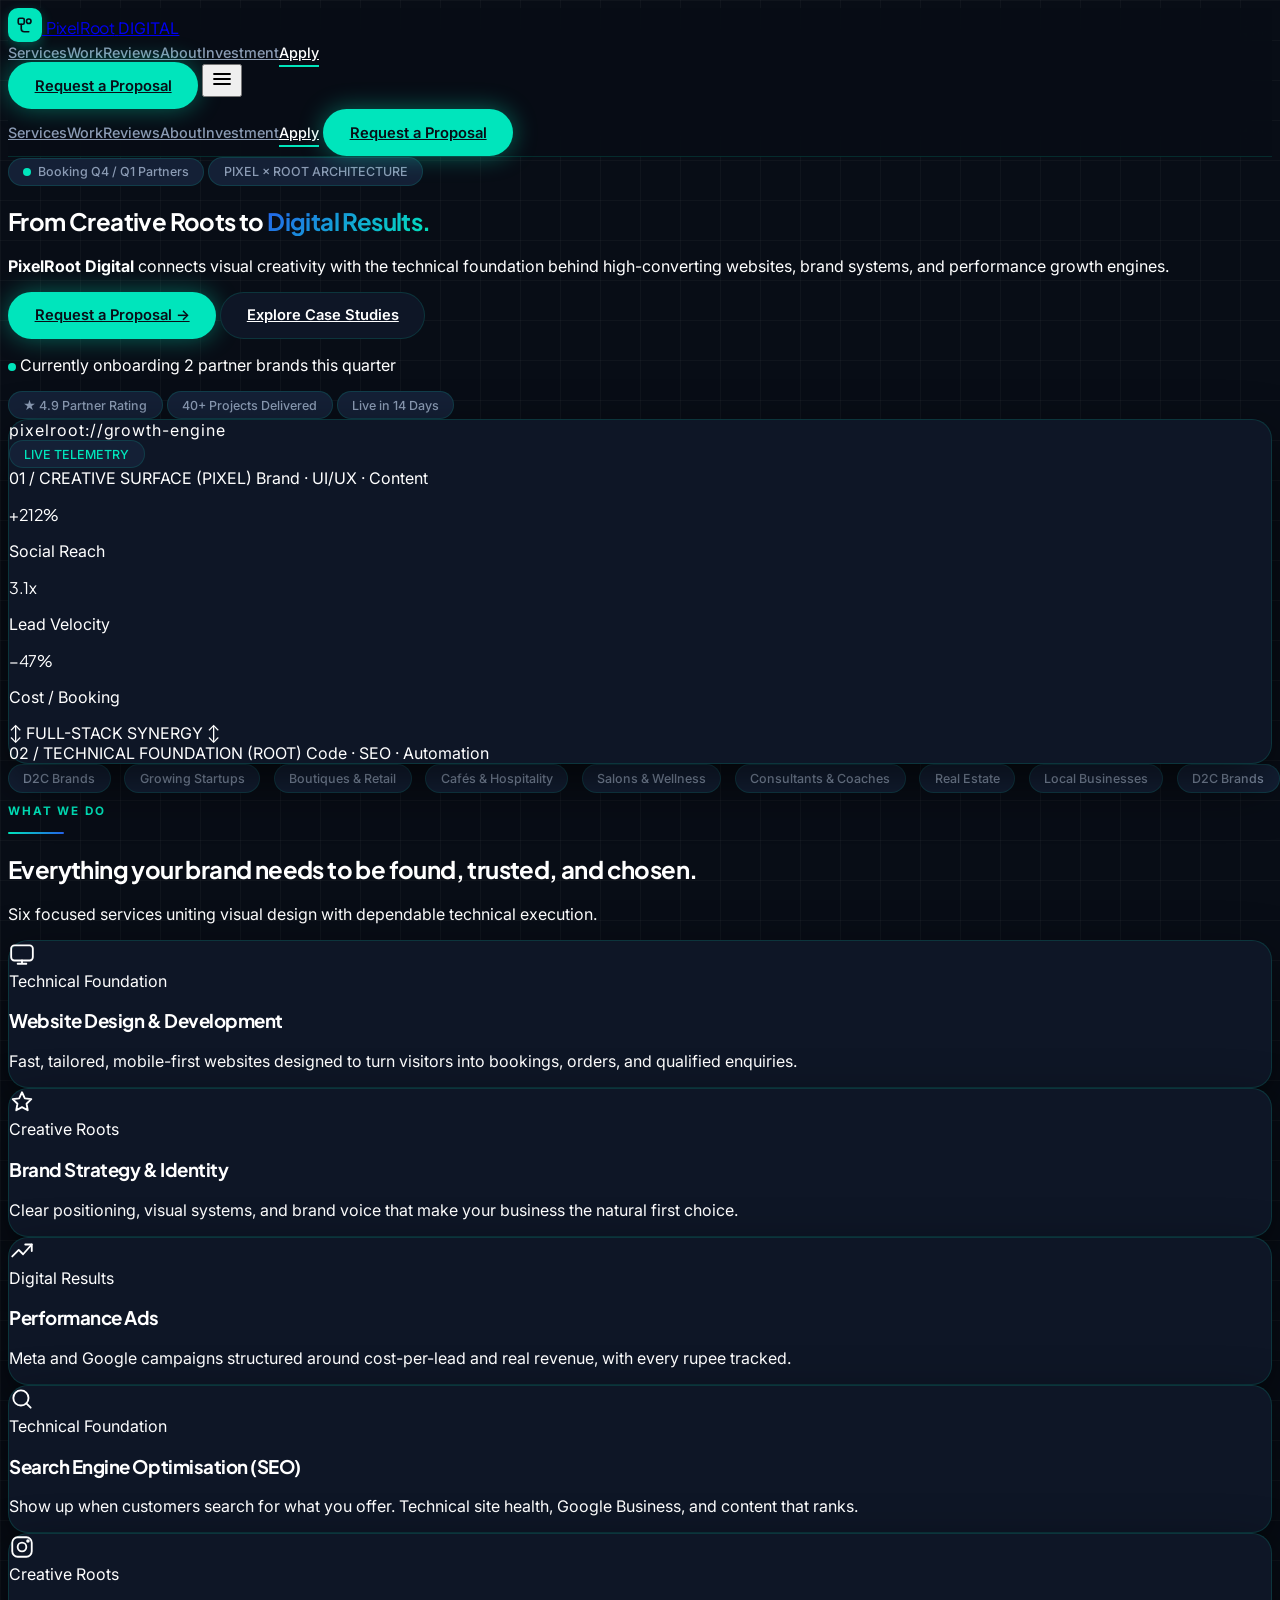
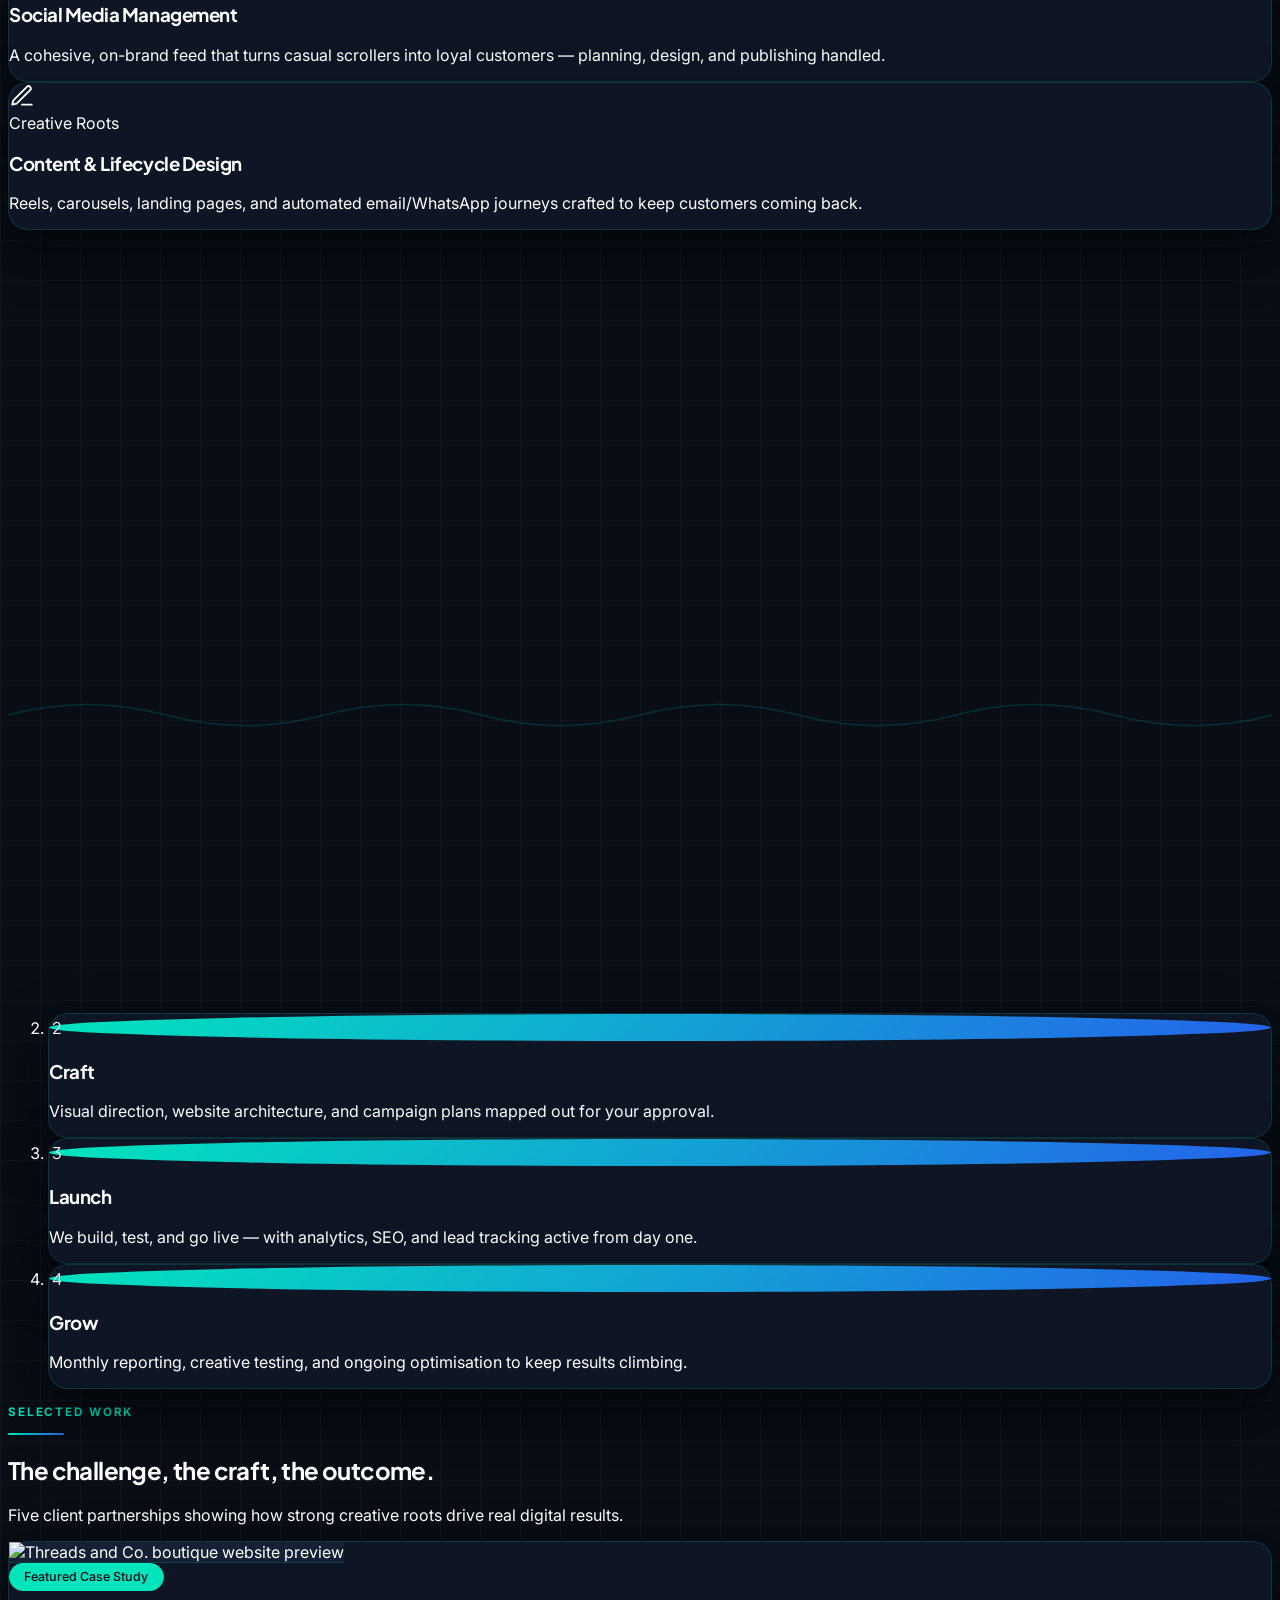
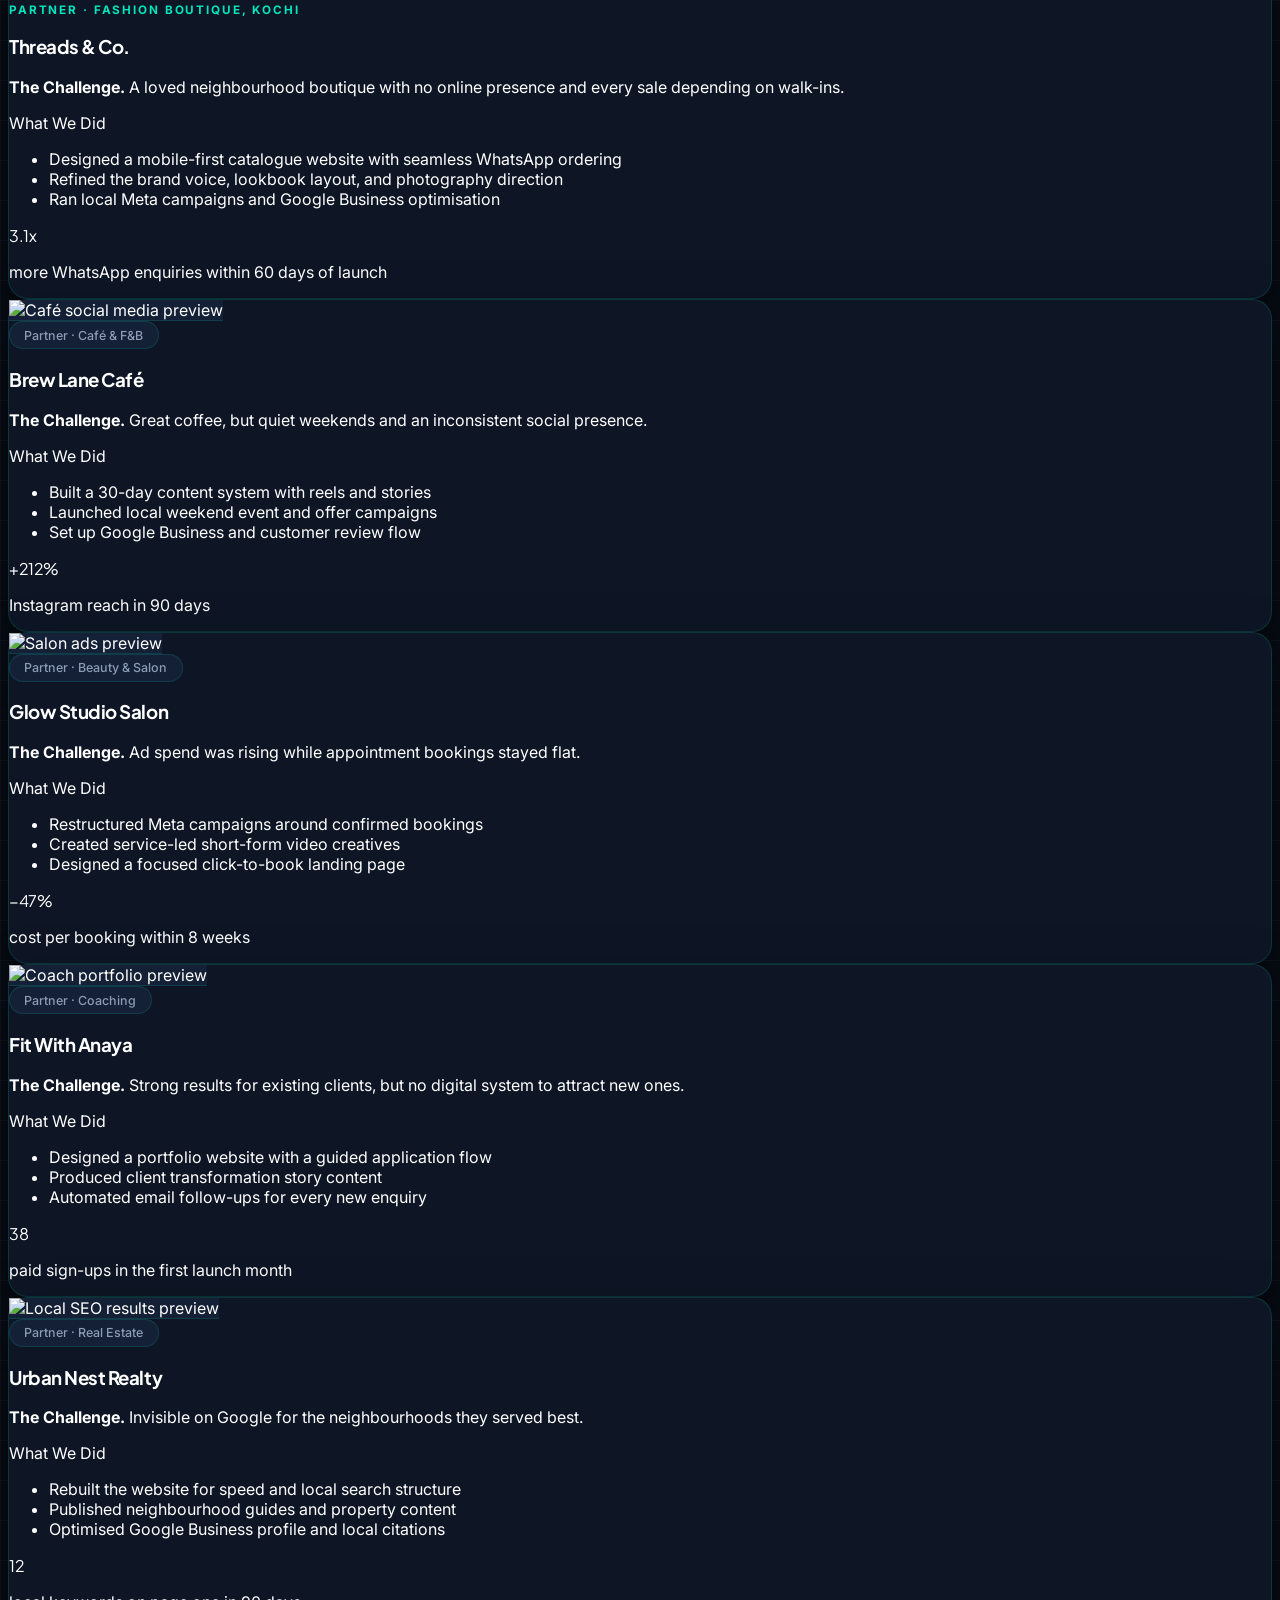
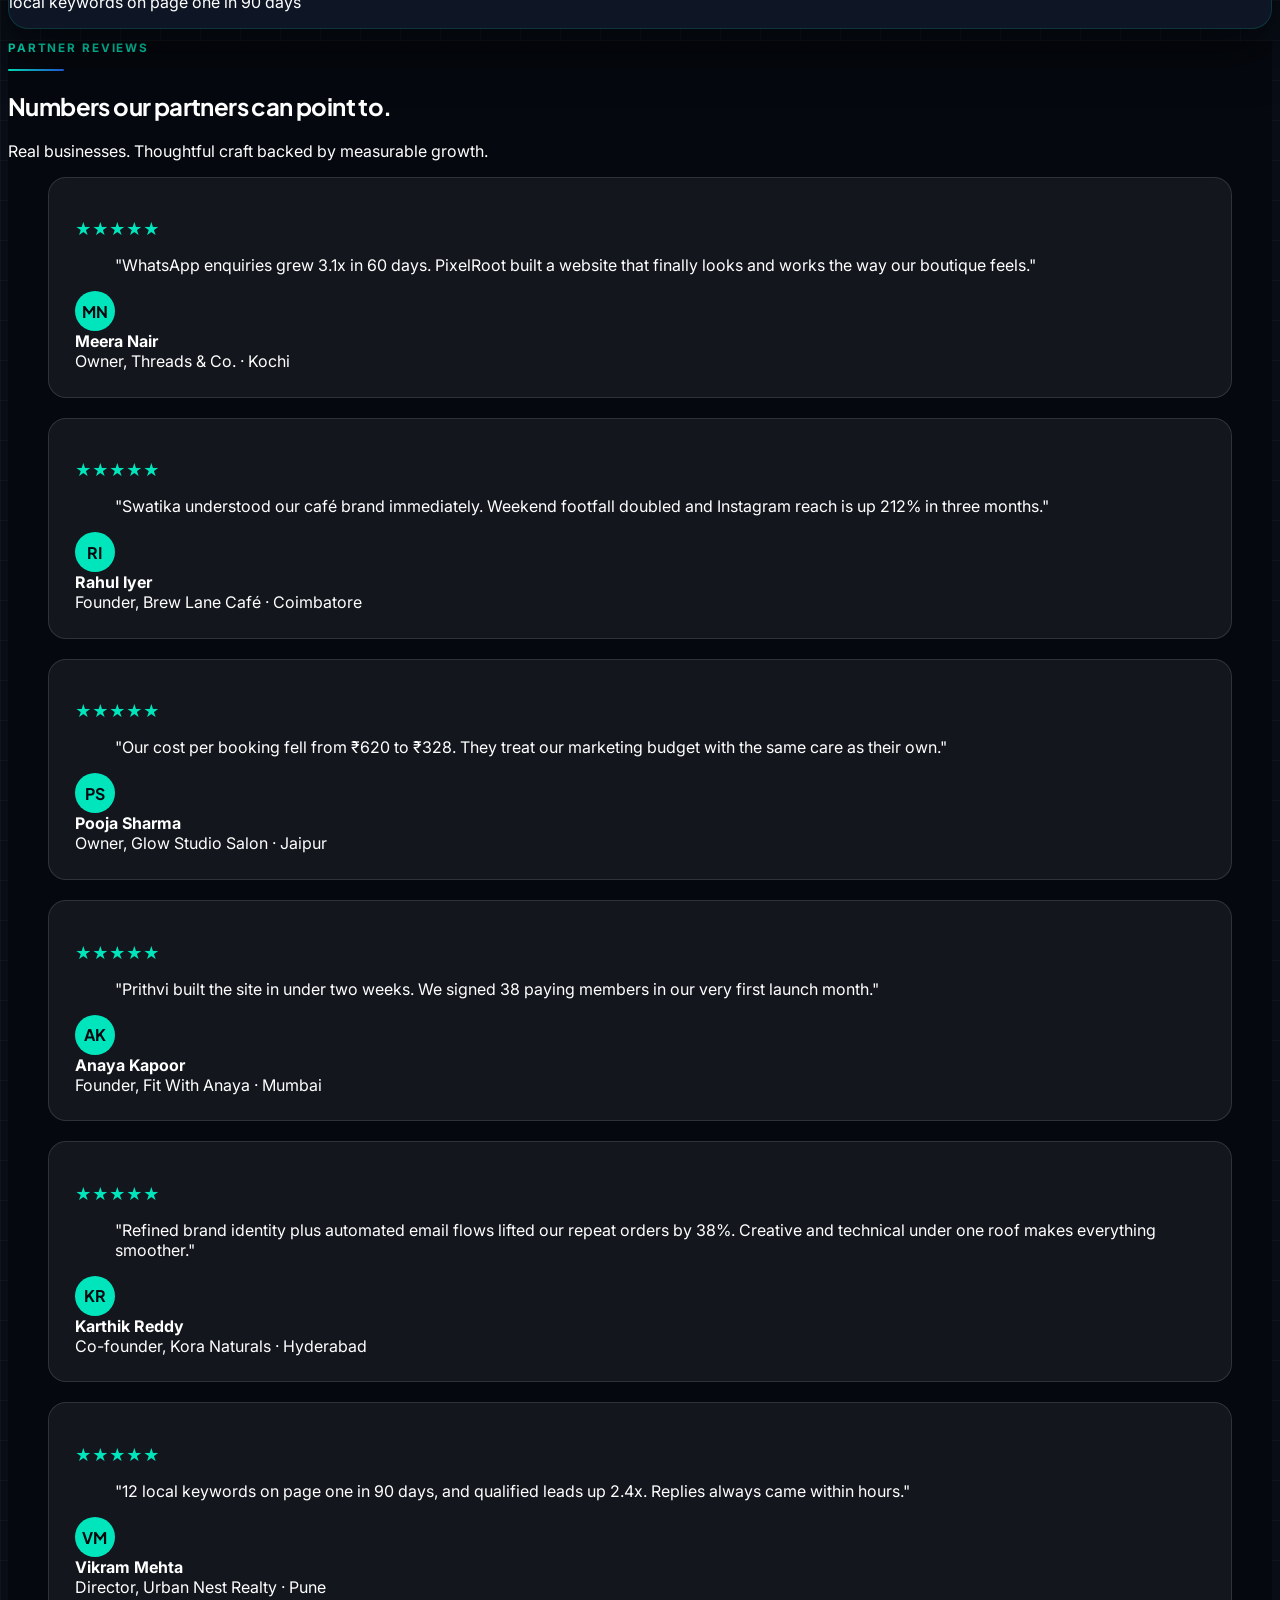
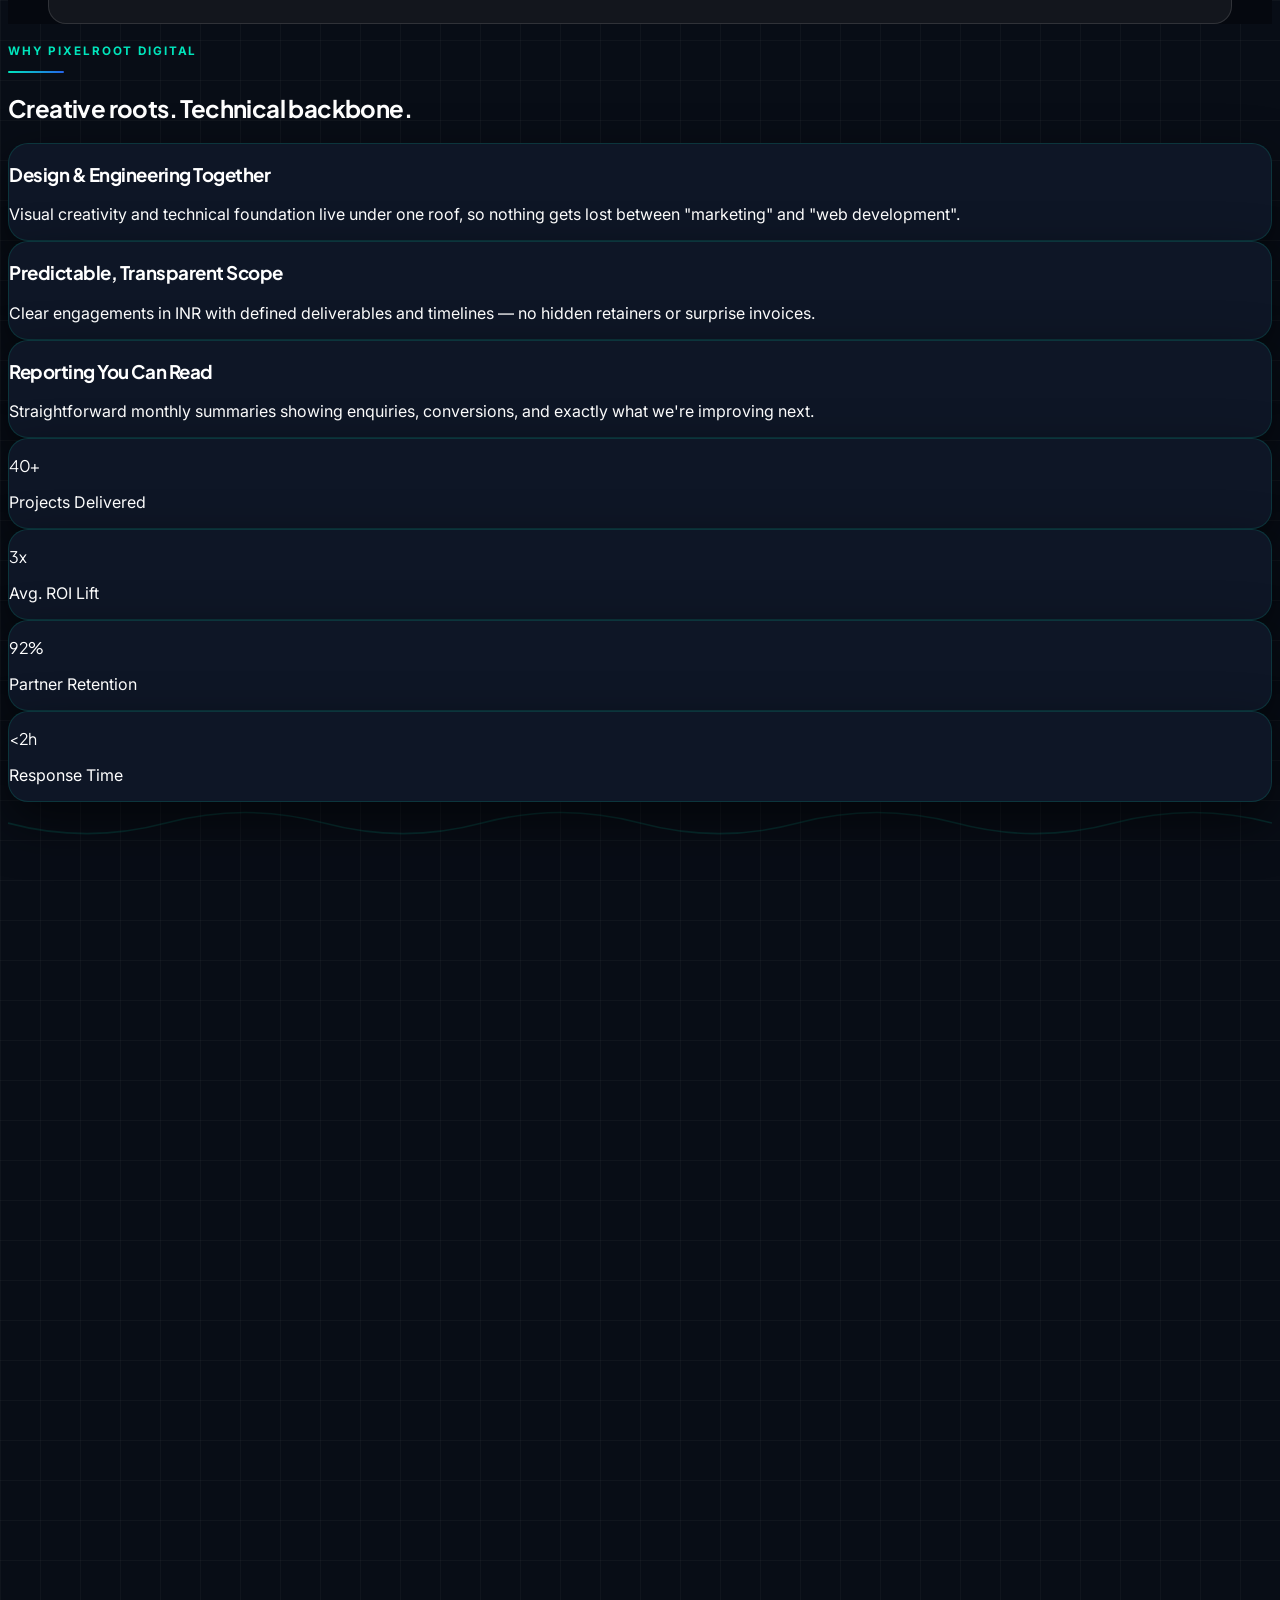
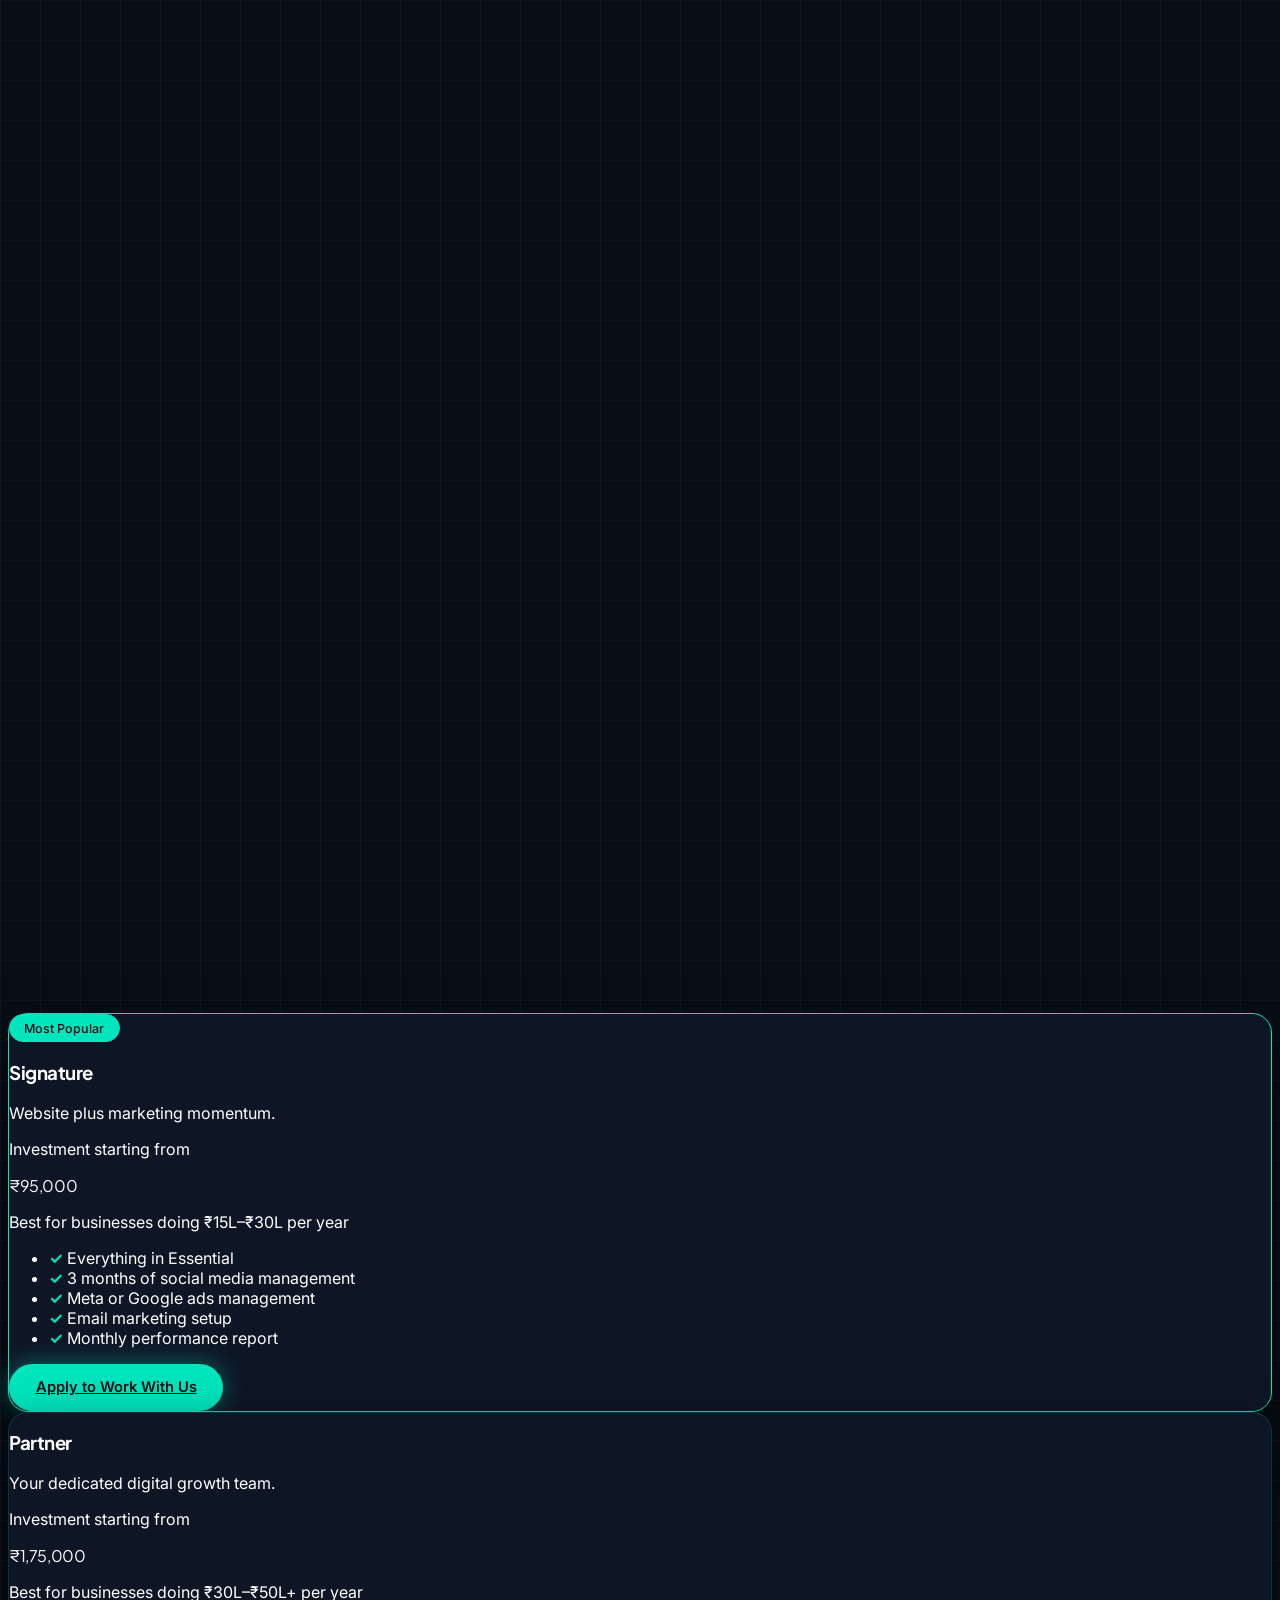
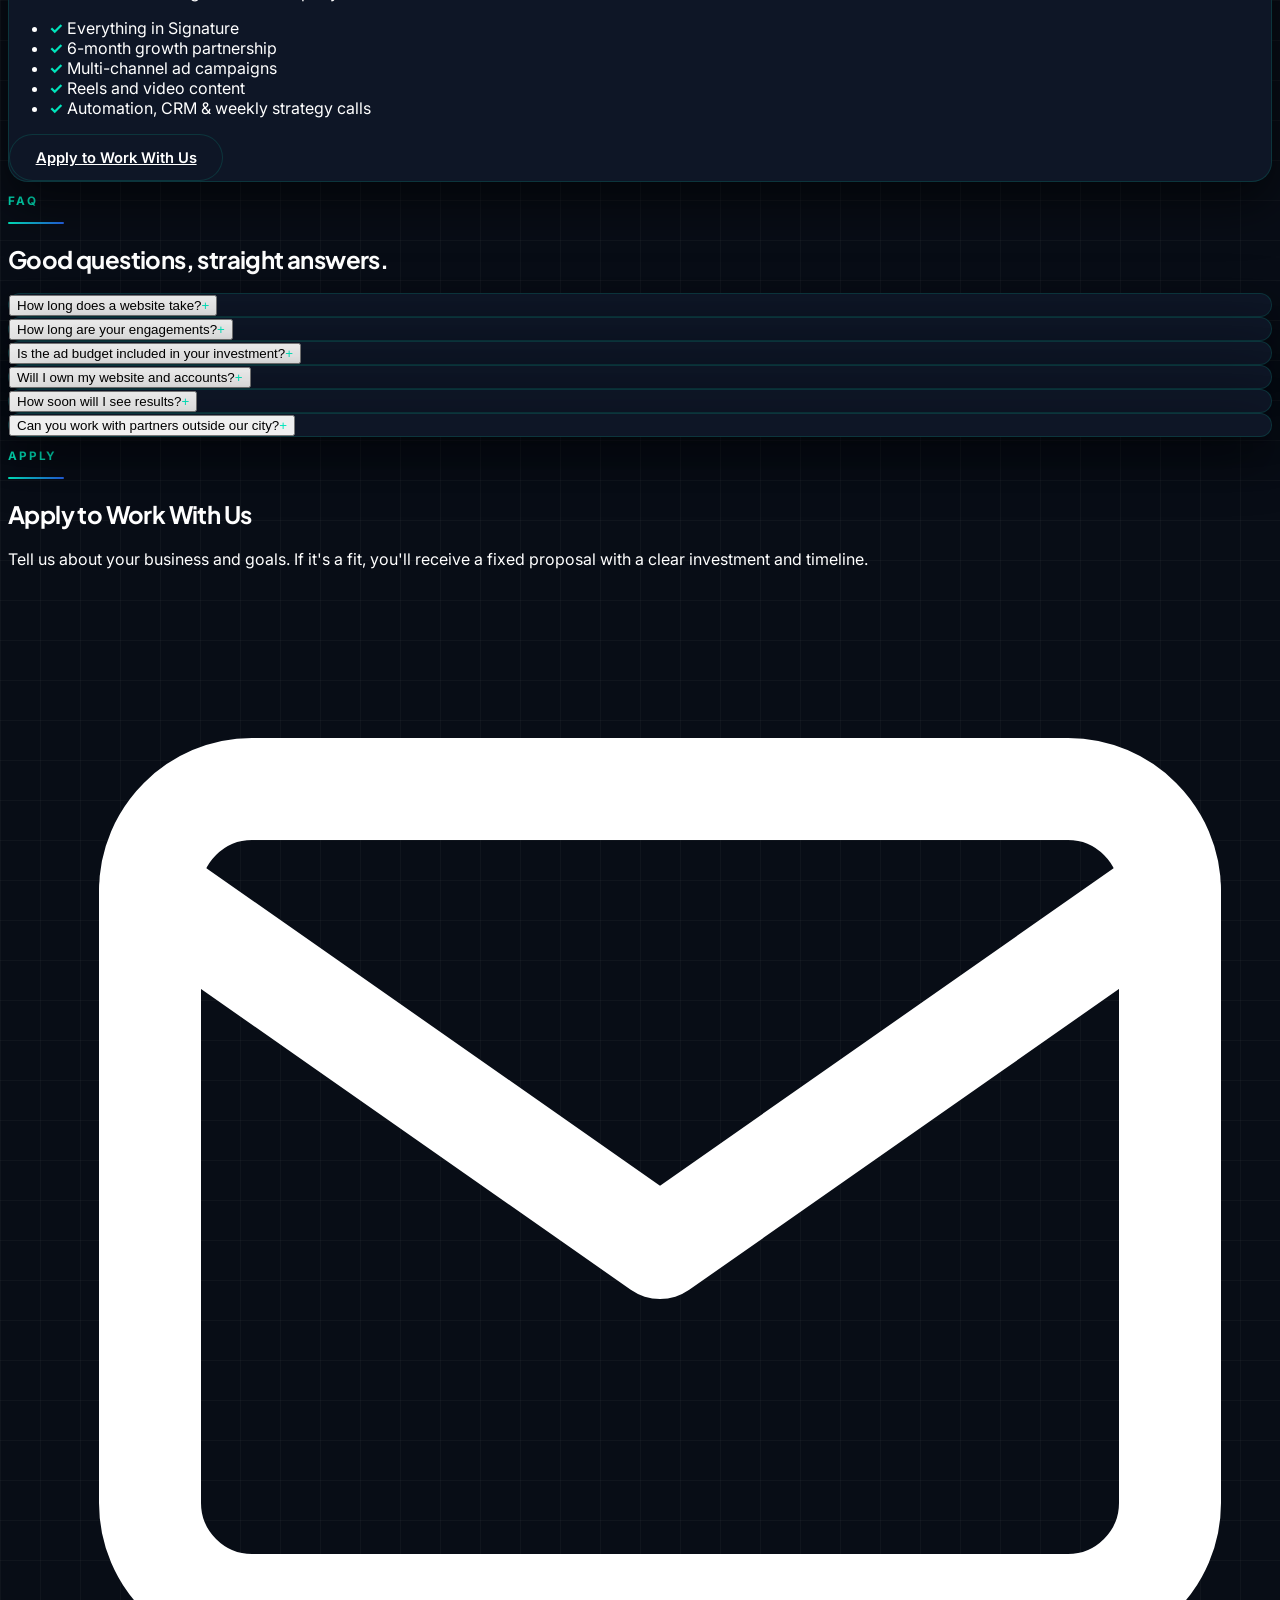
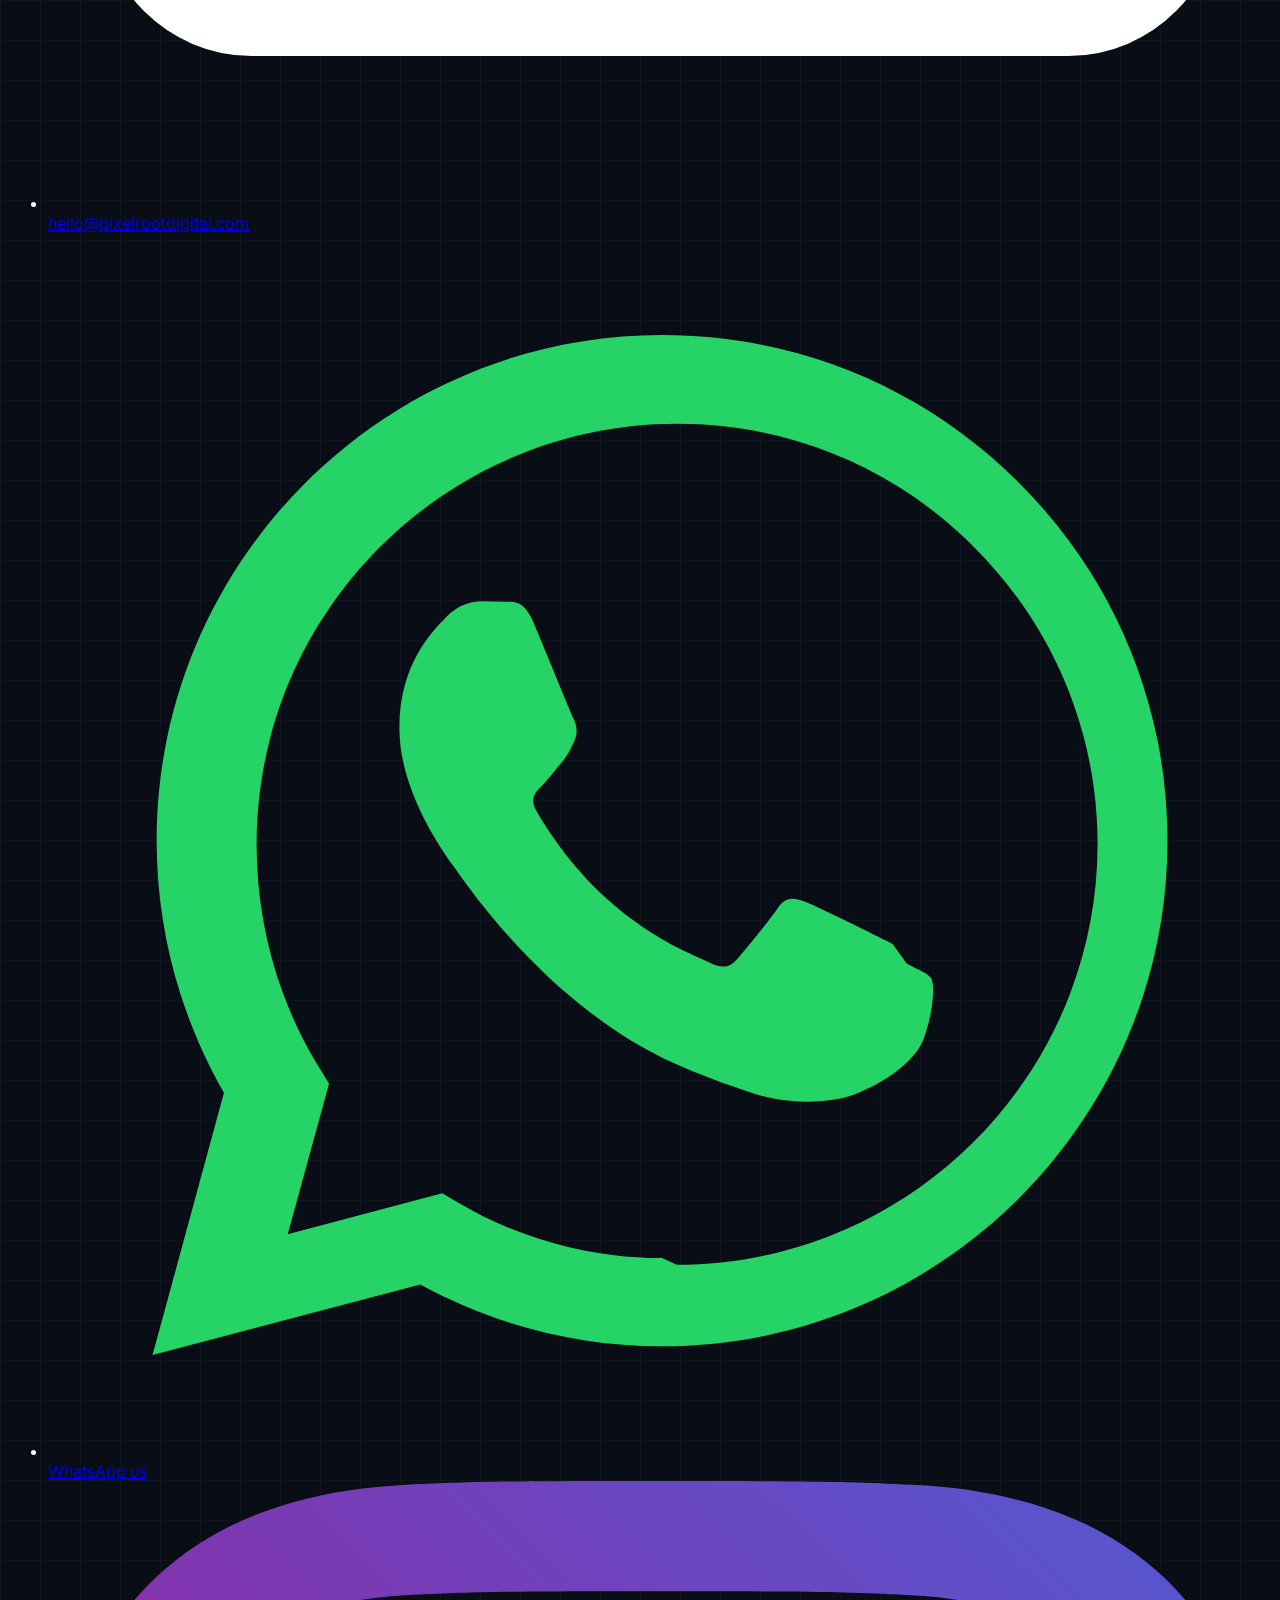
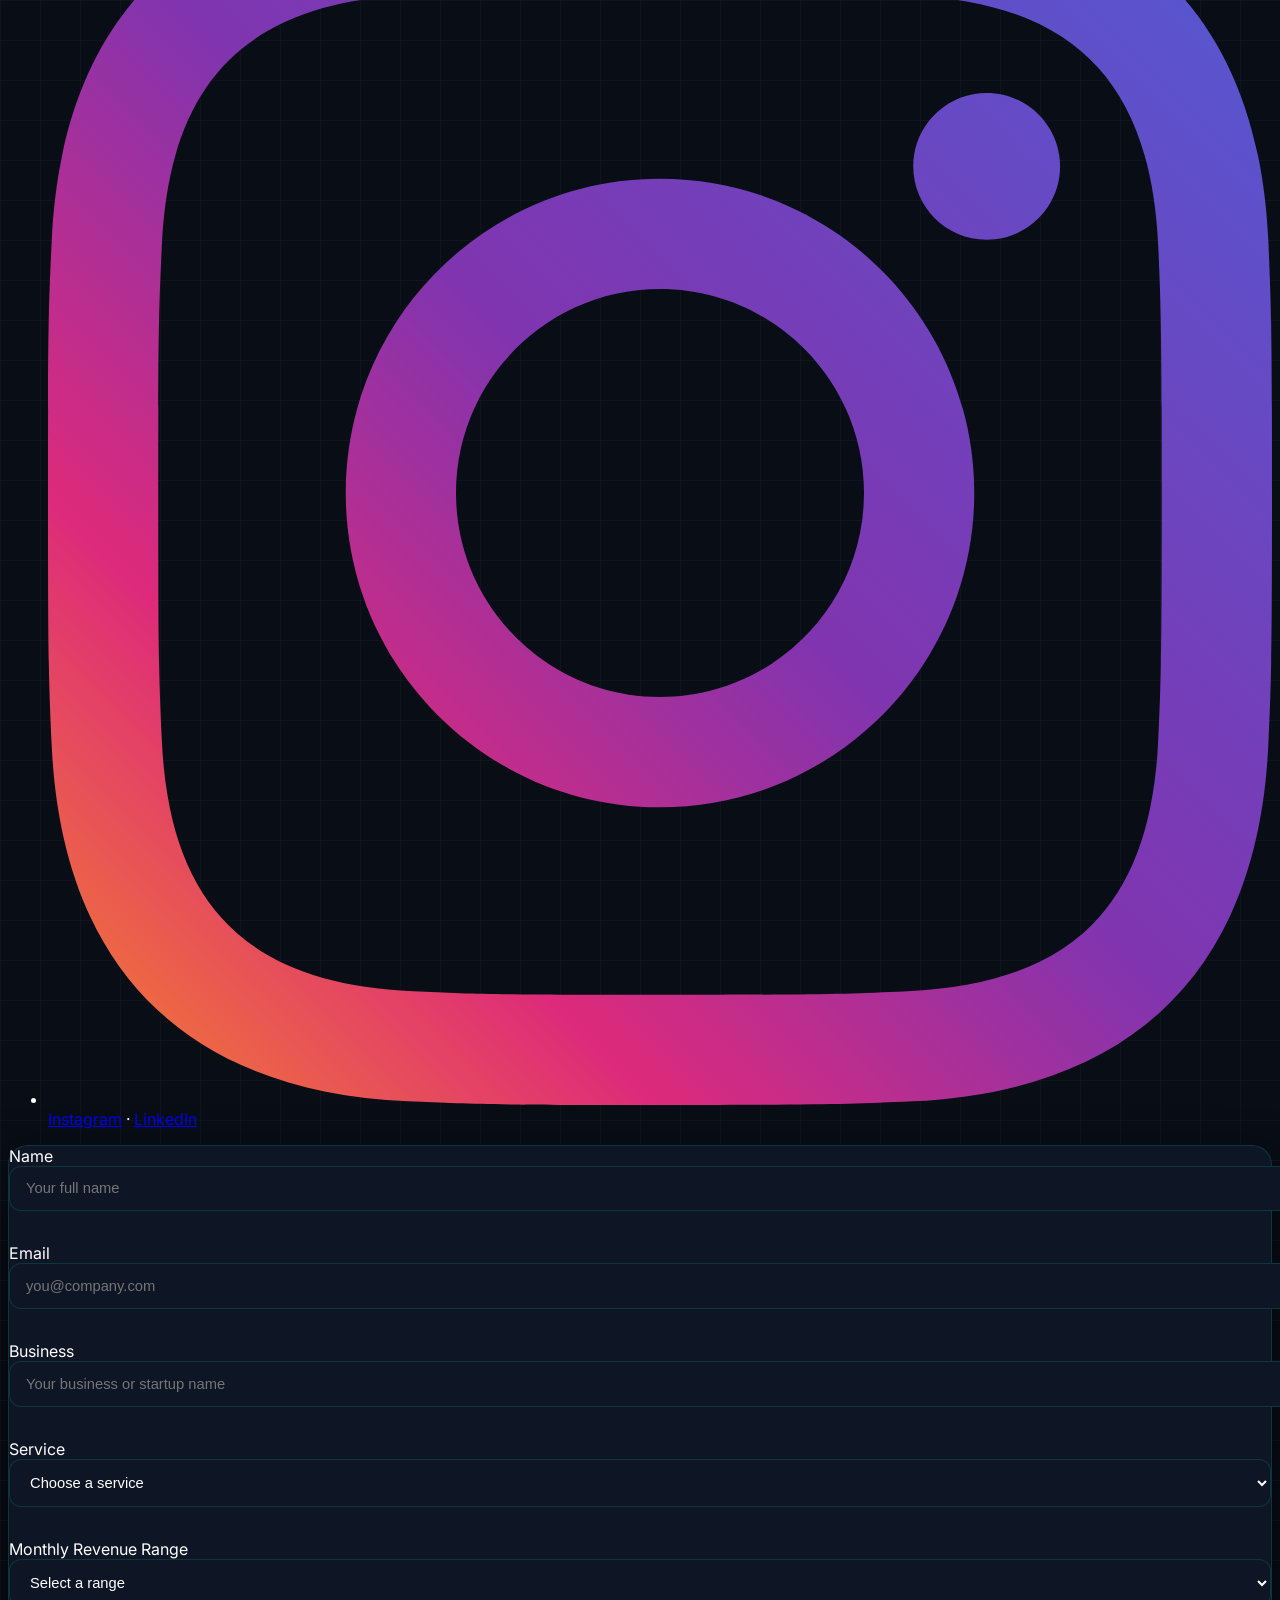
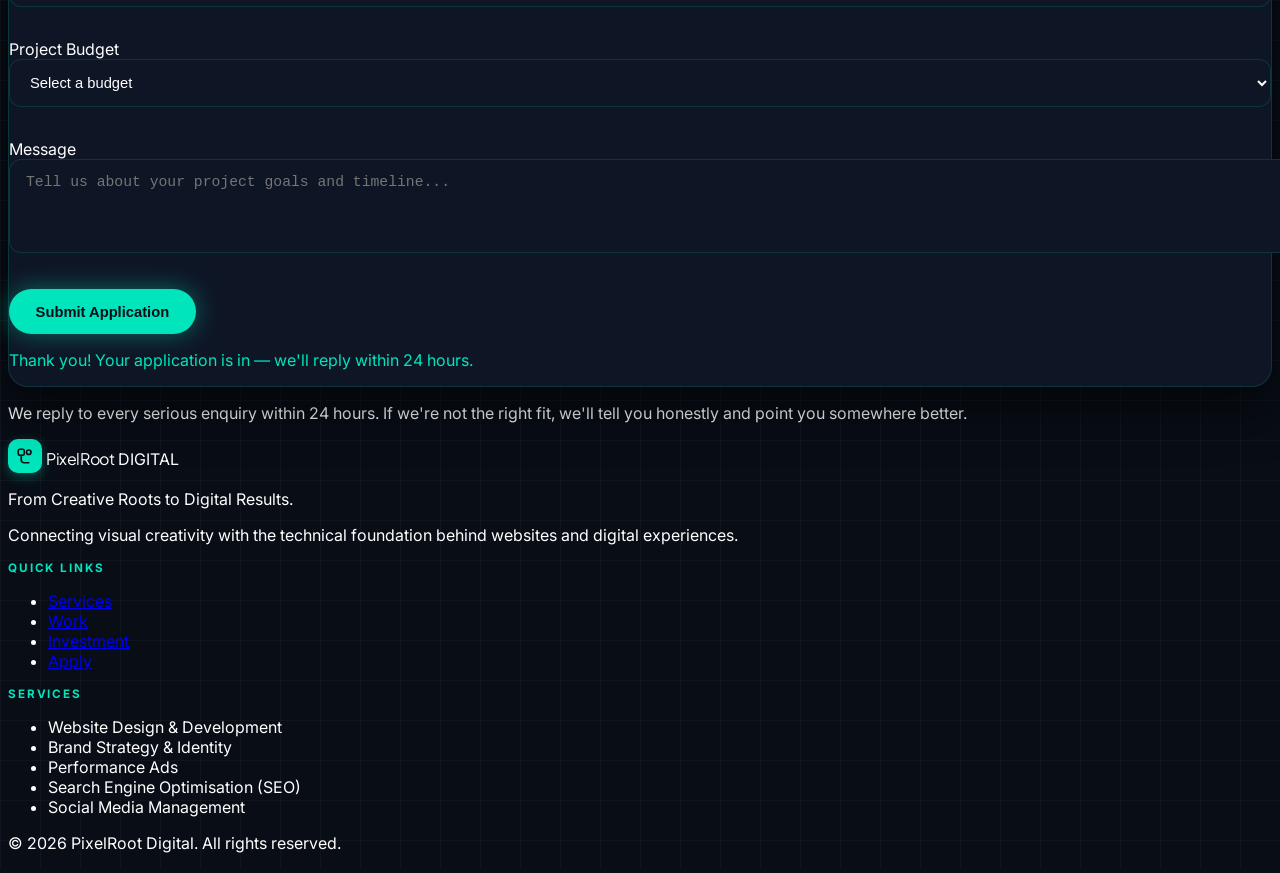
==== commit dd969adf: "frontend has been changed; backend work started" ====
--- a/index.html
+++ b/index.html
@@ -1,69 +1,227 @@
 <!DOCTYPE html>
-<html lang="en" data-theme="navy">
+<html lang="en" data-theme="exact-match">
 <head>
 <meta charset="UTF-8">
 <meta name="viewport" content="width=device-width, initial-scale=1">
-<title>Swatika & Prithvi — Boutique Digital Marketing & Web Studio</title>
-<meta name="description" content="A boutique studio giving ambitious small businesses a premium digital presence: websites, social media, performance ads, SEO and brand strategy.">
+<title>PixelRoot Digital — From Creative Roots to Digital Results</title>
+<meta name="description" content="PixelRoot Digital connects visual creativity with the technical foundation behind websites and digital experiences.">
 <link rel="preconnect" href="https://fonts.googleapis.com">
 <link rel="preconnect" href="https://fonts.gstatic.com" crossorigin>
-<link href="https://fonts.googleapis.com/css2?family=Fraunces:opsz,wght@9..144,400;9..144,600;9..144,700&family=Inter:wght@300;400;500;600&display=swap" rel="stylesheet">
+<link href="https://fonts.googleapis.com/css2?family=Inter:wght@300;400;500;600;700&family=Plus+Jakarta+Sans:wght@500;600;700;800&display=swap" rel="stylesheet">
 <script src="https://cdn.tailwindcss.com"></script>
-<!-- NOTE: No resume text was pasted, so project names, metrics and bios below are placeholders. Replace everything marked REPLACE with your real work. -->
 <style>
-:root{--bg:#F7F5EF;--surface:#FFFFFF;--text:#0B1B33;--muted:#5A6780;--accent:#1E3A8A;--accent-2:#B08D57;--border:rgba(11,27,51,0.08);--shadow:0 20px 60px rgba(11,27,51,0.08);--ink:#0B1B33;--cream:#F7F5EF;--on-accent:#F7F5EF;--hi:#B08D57}
-[data-theme="navy"]{--bg:#F7F5EF;--surface:#FFFFFF;--text:#0B1B33;--muted:#5A6780;--accent:#1E3A8A;--accent-2:#B08D57;--border:rgba(11,27,51,0.08);--shadow:0 20px 60px rgba(11,27,51,0.08);--ink:#0B1B33;--cream:#F7F5EF;--on-accent:#F7F5EF;--hi:#B08D57}
-[data-theme="dark-navy"]{--bg:#070E1A;--surface:#0F1A2E;--text:#EAF0FA;--muted:#8A9AB8;--accent:#3B5BDB;--accent-2:#C9A227;--border:rgba(234,240,250,0.10);--shadow:0 20px 60px rgba(0,0,0,0.5);--ink:#070E1A;--on-accent:#FFFFFF;--hi:#C9A227}
-[data-theme="ink-gold"]{--bg:#FAF7F2;--surface:#FFFFFF;--text:#0E0E12;--muted:#6B6B76;--accent:#C9A227;--accent-2:#1F6F5C;--ink:#0E0E12;--on-accent:#0E0E12;--hi:#C9A227}
-[data-theme="emerald"]{--bg:#F6F4EE;--surface:#FFFFFF;--text:#14211B;--muted:#5E6F67;--accent:#1F6F5C;--accent-2:#C9A227;--ink:#14211B;--hi:#C9A227}
-[data-theme="plum"]{--bg:#FAF6F4;--surface:#FFFFFF;--text:#1A0E1A;--muted:#7A6478;--accent:#5B2A5C;--accent-2:#C9A227;--ink:#1A0E1A;--hi:#C9A227}
-[data-theme="slate-copper"]{--bg:#F4F5F7;--surface:#FFFFFF;--text:#0F1418;--muted:#5A6570;--accent:#2F4858;--accent-2:#B87333;--ink:#0F1418;--hi:#B87333}
-[data-theme="espresso"]{--bg:#F5EFE7;--surface:#FFFFFF;--text:#231A14;--muted:#7A6A5E;--accent:#6B4226;--accent-2:#C9A227;--ink:#231A14;--hi:#C9A227}
-html{scroll-behavior:smooth;scroll-padding-top:80px}
-body{background:var(--bg);color:var(--text);font-family:'Inter',sans-serif;transition:background .4s,color .4s;overflow-x:hidden}
-.serif{font-family:'Fraunces',serif}
-body::after{content:"";position:fixed;inset:0;pointer-events:none;opacity:.045;z-index:60;background-image:url("data:image/svg+xml;utf8,<svg xmlns='http://www.w3.org/2000/svg' width='160' height='160'><filter id='n'><feTurbulence type='fractalNoise' baseFrequency='.8' numOctaves='2'/></filter><rect width='100%' height='100%' filter='url(%23n)'/></svg>")}
-.card{background:var(--surface);border:1px solid var(--border);border-radius:22px;box-shadow:var(--shadow);transition:transform .35s,box-shadow .35s}
-.card:hover{transform:translateY(-6px);box-shadow:0 0 0 1px var(--accent),0 24px 60px color-mix(in srgb,var(--accent) 25%,transparent)}
-.glass{background:color-mix(in srgb,var(--bg) 72%,transparent);backdrop-filter:blur(16px);-webkit-backdrop-filter:blur(16px);border-bottom:1px solid var(--border)}
-.btn{display:inline-flex;align-items:center;gap:.5rem;padding:.85rem 1.6rem;border-radius:999px;font-weight:600;font-size:.95rem;transition:transform .25s,box-shadow .25s;cursor:pointer;border:1px solid transparent}
+:root{
+  --bg:#080d16;
+  --surface:#0e1626;
+  --surface-2:#142036;
+  --text:#ffffff;
+  --muted:#8b9bb4;
+  --accent:#00e5bc;
+  --accent-2:#2563eb;
+  --border:rgba(0, 229, 188, 0.15);
+  --shadow:0 20px 50px rgba(0,0,0,0.6);
+  --ink:#05080f;
+  --cream:#ffffff;
+  --on-accent:#080d16;
+  --hi:#00e5bc;
+}
+[data-theme="exact-match"]{
+  --bg:#080d16;--surface:#0e1626;--surface-2:#142036;--text:#ffffff;--muted:#8b9bb4;--accent:#00e5bc;--accent-2:#2563eb;--border:rgba(0, 229, 188, 0.15);--shadow:0 20px 50px rgba(0,0,0,0.6);--ink:#05080f;--cream:#ffffff;--on-accent:#080d16;--hi:#00e5bc;
+}
+
+html{scroll-behavior:smooth;scroll-padding-top:84px}
+body{
+  background-color:var(--bg);
+  color:var(--text);
+  font-family:'Inter',sans-serif;
+  overflow-x:hidden;
+  -webkit-font-smoothing:antialiased;
+  background-image: linear-gradient(to right, rgba(255, 255, 255, 0.03) 1px, transparent 1px),
+                    linear-gradient(to bottom, rgba(255, 255, 255, 0.03) 1px, transparent 1px);
+  background-size: 40px 40px;
+}
+.serif{font-family:'Plus Jakarta Sans',sans-serif;letter-spacing:-0.025em}
+.mono{font-family:'Inter',sans-serif;letter-spacing:0.06em}
+.grad-text{
+  background:linear-gradient(135deg,#2563eb 0%,#00e5bc 100%);
+  -webkit-background-clip:text;
+  -webkit-text-fill-color:transparent;
+  background-clip:text;
+}
+.card{
+  background:var(--surface);
+  border:1px solid var(--border);
+  border-radius:20px;
+  box-shadow:var(--shadow);
+  transition:transform .3s ease,box-shadow .3s ease,border-color .3s ease;
+  position:relative;
+}
+.card:hover{
+  transform:translateY(-4px);
+  border-color:color-mix(in srgb,var(--accent) 50%,var(--border));
+  box-shadow:0 24px 55px color-mix(in srgb,var(--accent) 20%,rgba(0,0,0,0.5));
+}
+.glass{
+  background:color-mix(in srgb,var(--bg) 85%,transparent);
+  backdrop-filter:blur(16px);
+  -webkit-backdrop-filter:blur(16px);
+  border-bottom:1px solid var(--border);
+}
+.btn{
+  display:inline-flex;
+  align-items:center;
+  gap:.5rem;
+  padding:.85rem 1.6rem;
+  border-radius:999px;
+  font-weight:600;
+  font-size:.92rem;
+  transition:transform .2s ease,box-shadow .2s ease,border-color .2s ease,background .2s ease;
+  cursor:pointer;
+  border:1px solid transparent;
+}
 .btn:hover{transform:translateY(-2px)}
-.btn-gold{background:var(--accent);color:var(--on-accent);box-shadow:0 10px 30px color-mix(in srgb,var(--accent) 40%,transparent)}
-.btn-line{border-color:var(--border);color:var(--text);background:var(--surface)}
-.btn:focus-visible,a:focus-visible,button:focus-visible,input:focus-visible,select:focus-visible,textarea:focus-visible{outline:2px solid var(--accent);outline-offset:3px}
-.pill{display:inline-block;padding:.35rem .9rem;border-radius:999px;border:1px solid var(--border);background:var(--surface);font-size:.8rem;color:var(--muted)}
-.eyebrow{letter-spacing:.22em;text-transform:uppercase;font-size:.72rem;color:color-mix(in srgb,var(--accent-2) 60%,var(--text));font-weight:600}
-.gold-line{height:1px;width:64px;background:linear-gradient(90deg,var(--accent-2),transparent);margin:1rem 0}
-.blob{position:absolute;border-radius:50%;filter:blur(70px);opacity:.25;animation:float 12s ease-in-out infinite;pointer-events:none}
-@keyframes float{50%{transform:translate(30px,-30px) scale(1.08)}}
-.orb{border-radius:50%;background:radial-gradient(circle at 30% 30%,var(--accent-2),var(--accent));box-shadow:0 30px 80px color-mix(in srgb,var(--accent) 35%,transparent);animation:float 9s ease-in-out infinite}
-.reveal{opacity:0;transform:translateY(28px);transition:opacity .8s,transform .8s}
+.btn-gold{
+  background:var(--accent);
+  color:var(--on-accent);
+  box-shadow:0 0 25px rgba(0, 229, 188, 0.4);
+}
+.btn-line{
+  border-color:var(--border);
+  color:var(--text);
+  background:var(--surface);
+}
+.btn-line:hover{
+  border-color:var(--accent);
+}
+.btn:focus-visible,a:focus-visible,button:focus-visible,input:focus-visible,select:focus-visible,textarea:focus-visible{
+  outline:2px solid var(--accent);
+  outline-offset:3px;
+}
+.pill{
+  display:inline-flex;
+  align-items:center;
+  gap:.4rem;
+  padding:.35rem .9rem;
+  border-radius:999px;
+  border:1px solid var(--border);
+  background:var(--surface-2);
+  font-size:.78rem;
+  font-weight:500;
+  color:var(--muted);
+}
+.eyebrow{
+  letter-spacing:.16em;
+  text-transform:uppercase;
+  font-size:.73rem;
+  color:var(--accent);
+  font-weight:700;
+}
+.gold-line{
+  height:2px;
+  width:56px;
+  background:linear-gradient(90deg,var(--accent),var(--accent-2));
+  margin:.85rem 0;
+  border-radius:2px;
+}
+.blob{
+  position:absolute;
+  border-radius:50%;
+  filter:blur(140px);
+  opacity:.15;
+  pointer-events:none;
+}
+.reveal{opacity:0;transform:translateY(22px);transition:opacity .7s ease,transform .7s ease}
 .reveal.in{opacity:1;transform:none}
-.dot{display:inline-block;flex:none;width:9px;height:9px;border-radius:50%;background:var(--accent-2);box-shadow:0 0 0 0 var(--accent-2);animation:pulse 2s infinite}
-@keyframes pulse{70%{box-shadow:0 0 0 10px transparent}100%{box-shadow:0 0 0 0 transparent}}
-.marquee{display:flex;gap:.75rem;width:max-content;animation:scroll 30s linear infinite}
+.dot{
+  display:inline-block;
+  flex:none;
+  width:8px;
+  height:8px;
+  border-radius:50%;
+  background:var(--accent);
+}
+.marquee{display:flex;gap:.85rem;width:max-content;animation:scroll 34s linear infinite}
 @keyframes scroll{to{transform:translateX(-50%)}}
-.wave path{stroke:var(--accent-2);fill:none;stroke-width:1.5;stroke-dasharray:6 8;animation:dash 14s linear infinite;opacity:.7}
-@keyframes dash{to{stroke-dashoffset:-280}}
-.ring{padding:4px;border-radius:50%;background:linear-gradient(135deg,var(--accent-2),var(--accent))}
-.avatar{width:100%;height:100%;border-radius:50%;object-fit:cover;background:linear-gradient(135deg,var(--accent-2),var(--accent));color:var(--on-accent);display:flex;align-items:center;justify-content:center;font-family:'Fraunces',serif;font-size:3.5rem;border:4px solid var(--bg)}
-.nav-link{color:var(--muted);font-size:.9rem;transition:color .2s}
+.wave path{stroke:var(--border);fill:none;stroke-width:1.5}
+.ring{padding:3px;border-radius:50%;background:linear-gradient(135deg,var(--accent),var(--accent-2))}
+.avatar{
+  width:100%;
+  height:100%;
+  border-radius:50%;
+  object-fit:cover;
+  background:var(--surface-2);
+  color:var(--accent);
+  display:flex;
+  align-items:center;
+  justify-content:center;
+  font-family:'Plus Jakarta Sans',sans-serif;
+  font-weight:700;
+  font-size:2.75rem;
+  border:4px solid var(--surface);
+}
+.nav-link{color:var(--muted);font-size:.9rem;font-weight:500;transition:color .2s;padding:.25rem 0}
 .nav-link:hover,.nav-link.active{color:var(--text)}
-.nav-link.active{border-bottom:1px solid var(--accent-2)}
+.nav-link.active{border-bottom:2px solid var(--accent)}
 .dark-sec{background:var(--ink);color:var(--cream)}
-.dark-sec .tcard{background:color-mix(in srgb,var(--cream) 7%,transparent);border:1px solid color-mix(in srgb,var(--cream) 14%,transparent);border-radius:22px;padding:1.6rem;margin-bottom:1.25rem;break-inside:avoid;transition:transform .3s,border-color .3s}
+.dark-sec .tcard{
+  background:color-mix(in srgb,var(--cream) 6%,transparent);
+  border:1px solid color-mix(in srgb,var(--cream) 12%,transparent);
+  border-radius:18px;
+  padding:1.6rem;
+  margin-bottom:1.25rem;
+  break-inside:avoid;
+  transition:transform .3s,border-color .3s;
+}
 .dark-sec .tcard:hover{transform:translateY(-4px);border-color:var(--hi)}
-.av{width:2.5rem;height:2.5rem;border-radius:50%;display:flex;align-items:center;justify-content:center;font-weight:600;background:var(--hi);color:var(--ink);flex:none}
+.av{
+  width:2.5rem;
+  height:2.5rem;
+  border-radius:50%;
+  display:flex;
+  align-items:center;
+  justify-content:center;
+  font-weight:700;
+  font-family:'Plus Jakarta Sans',sans-serif;
+  background:var(--hi);
+  color:var(--ink);
+  flex:none;
+}
 .faq-a{display:grid;grid-template-rows:0fr;transition:grid-template-rows .35s}
 .faq-a>div{overflow:hidden}
 .faq-item.open .faq-a{grid-template-rows:1fr}
 .faq-item.open .chev{transform:rotate(45deg)}
 .chev{transition:transform .3s;color:var(--accent)}
-.field{width:100%;padding:.85rem 1rem;border-radius:14px;border:1px solid var(--border);background:var(--surface);color:var(--text)}
-.err{color:color-mix(in srgb,var(--accent-2) 60%,var(--text));font-size:.75rem;min-height:1rem}
-.proj-img{width:100%;height:200px;object-fit:cover;background:var(--border)}
+.field{
+  width:100%;
+  padding:.85rem 1rem;
+  border-radius:12px;
+  border:1px solid var(--border);
+  background:var(--surface);
+  color:var(--text);
+  font-size:.92rem;
+}
+.field:focus{border-color:var(--accent)}
+.err{color:#00e5bc;font-size:.75rem;min-height:1.1rem;margin-top:.2rem}
+.proj-img{
+  width:100%;
+  height:220px;
+  object-fit:cover;
+  background:var(--surface-2);
+  border-bottom:1px solid var(--border);
+}
 .ck{color:var(--accent);font-weight:700}
 .xk{color:var(--muted);font-weight:700}
+.brand-mark{
+  width:34px;
+  height:34px;
+  border-radius:10px;
+  background:var(--accent);
+  color:var(--on-accent);
+  display:inline-flex;
+  align-items:center;
+  justify-content:center;
+  box-shadow:0 4px 12px color-mix(in srgb,var(--accent) 30%,transparent);
+}
 @media (prefers-reduced-motion:reduce){*{animation:none!important;transition:none!important}.reveal{opacity:1;transform:none}html{scroll-behavior:auto}}
 </style>
 </head>
@@ -72,69 +230,172 @@
 <!-- NAV -->
 <header class="glass fixed top-0 inset-x-0 z-50">
   <nav class="max-w-6xl mx-auto px-5 h-16 flex items-center justify-between" aria-label="Main">
-    <a href="#top" class="text-lg" aria-label="Swatika and Prithvi home"><span class="serif font-bold">Swatika</span> <span class="text-[var(--accent-2)]">&</span> <span class="font-light">Prithvi</span></a>
+    <a href="#top" class="flex items-center gap-2.5 text-lg" aria-label="PixelRoot Digital home">
+      <span id="n" class="brand-mark" aria-hidden="true">
+        <svg width="18" height="18" viewBox="0 0 24 24" fill="none" stroke="currentColor" stroke-width="2.2" stroke-linecap="round" stroke-linejoin="round"><rect x="3" y="3" width="8" height="8" rx="2"/><path d="M7 11v6a4 4 0 0 0 4 4h6"/><circle cx="17" cy="7" r="3"/></svg>
+      </span>
+      <span><span class="serif font-bold tracking-tight">PixelRoot</span> <span class="text-xs font-semibold tracking-widest uppercase py-0.5 px-2 rounded-md bg-[var(--surface-2)] text-[var(--muted)] ml-1 border border-[var(--border)]">DIGITAL</span></span>
+    </a>
     <div class="hidden lg:flex gap-7">
       <a class="nav-link" href="#services">Services</a><a class="nav-link" href="#work">Work</a><a class="nav-link" href="#reviews">Reviews</a><a class="nav-link" href="#about">About</a><a class="nav-link" href="#pricing">Investment</a><a class="nav-link" href="#contact">Apply</a>
     </div>
     <a href="#contact" class="btn btn-gold hidden lg:inline-flex">Request a Proposal</a>
-    <button id="menuBtn" class="lg:hidden p-2" aria-label="Toggle menu" aria-expanded="false" aria-controls="mobileMenu">
-      <svg width="26" height="26" viewBox="0 0 24 24" fill="none" stroke="currentColor" stroke-width="1.8" stroke-linecap="round"><path d="M4 7h16M4 12h16M4 17h16"/></svg>
+    <button id="menuBtn" class="lg:hidden p-2 rounded-lg border border-[var(--border)] bg-[var(--surface)]" aria-label="Toggle menu" aria-expanded="false" aria-controls="mobileMenu">
+      <svg width="24" height="24" viewBox="0 0 24 24" fill="none" stroke="currentColor" stroke-width="1.8" stroke-linecap="round"><path d="M4 7h16M4 12h16M4 17h16"/></svg>
     </button>
   </nav>
-  <div id="mobileMenu" class="hidden lg:hidden px-5 pb-5 flex-col gap-3">
-    <a class="nav-link block py-1" href="#services">Services</a><a class="nav-link block py-1" href="#work">Work</a><a class="nav-link block py-1" href="#reviews">Reviews</a><a class="nav-link block py-1" href="#about">About</a><a class="nav-link block py-1" href="#pricing">Investment</a><a class="nav-link block py-1" href="#contact">Apply</a>
+  <div id="mobileMenu" class="hidden lg:hidden px-5 pb-5 flex-col gap-3 border-t border-[var(--border)] bg-[var(--surface)]">
+    <a class="nav-link block py-1.5" href="#services">Services</a><a class="nav-link block py-1.5" href="#work">Work</a><a class="nav-link block py-1.5" href="#reviews">Reviews</a><a class="nav-link block py-1.5" href="#about">About</a><a class="nav-link block py-1.5" href="#pricing">Investment</a><a class="nav-link block py-1.5" href="#contact">Apply</a>
     <a href="#contact" class="btn btn-gold mt-2 justify-center">Request a Proposal</a>
   </div>
 </header>
 
 <main id="top">
 <!-- HERO -->
-<section class="relative pt-36 pb-24 px-5 overflow-hidden">
-  <div class="blob w-96 h-96 -top-20 -left-20" style="background:var(--accent)"></div>
-  <div class="blob w-96 h-96 top-40 right-0" style="background:var(--accent-2)"></div>
-  <div class="max-w-6xl mx-auto grid lg:grid-cols-2 gap-14 items-center relative">
-    <div class="reveal">
-      <span class="pill inline-flex items-center gap-2 mb-6"><span class="dot"></span> Available for new projects</span>
-      <h1 class="serif text-5xl md:text-7xl font-semibold leading-[1.05]">Small Business.<br><span class="text-[var(--accent)] italic">Big Brand Energy.</span></h1>
-      <p class="mt-6 text-lg text-[var(--muted)] max-w-xl">We design elegant websites and run marketing that actually fills your calendar — giving boutiques, cafés, salons and solo founders the premium presence big brands take for granted.</p>
+<section class="relative pt-32 pb-24 px-5 overflow-hidden">
+  <div class="blob w-[500px] h-[500px] -top-32 -left-32" style="background:var(--accent)"></div>
+  <div class="blob w-[500px] h-[500px] top-20 -right-20" style="background:var(--accent-2)"></div>
+  <div class="max-w-6xl mx-auto grid lg:grid-cols-12 gap-12 items-center relative">
+    <div class="reveal lg:col-span-7">
+      <div class="flex flex-wrap items-center gap-2.5 mb-6">
+        <span class="pill"><span class="dot"></span> Booking Q4 / Q1 Partners</span>
+        <span class="pill">PIXEL × ROOT ARCHITECTURE</span>
+      </div>
+      <h1 class="serif text-5xl md:text-6xl lg:text-[4rem] font-bold leading-[1.08]">
+        From Creative Roots to <span class="grad-text">Digital Results.</span>
+      </h1>
+      <p class="mt-6 text-base md:text-lg text-[var(--muted)] max-w-xl leading-relaxed">
+        <strong class="text-[var(--text)] font-semibold">PixelRoot Digital</strong> connects visual creativity with the technical foundation behind high-converting websites, brand systems, and performance growth engines.
+      </p>
       <div class="flex flex-wrap gap-4 mt-9">
         <a href="#contact" class="btn btn-gold">Request a Proposal →</a>
-        <a href="#work" class="btn btn-line">See Our Work</a>
+        <a href="#work" class="btn btn-line">Explore Case Studies</a>
       </div>
-      <p class="mt-6 flex items-center gap-3 text-sm font-medium"><span class="dot"></span> Currently accepting 2 new clients this quarter</p>
-      <div class="flex flex-wrap gap-3 mt-8">
-        <!-- REPLACE: real metrics from your work -->
-        <span class="pill">★ 4.9 partner rating</span><span class="pill">40+ projects delivered</span><span class="pill">Live in 14 days</span>
+      <p class="mt-6 flex items-center gap-2.5 text-sm font-medium text-[var(--muted)]">
+        <span class="dot"></span> Currently onboarding <span class="text-[var(--text)] font-semibold">2 partner brands</span> this quarter
+      </p>
+      <div class="flex flex-wrap gap-2.5 mt-8">
+        <span class="pill">★ 4.9 Partner Rating</span>
+        <span class="pill">40+ Projects Delivered</span>
+        <span class="pill">Live in 14 Days</span>
       </div>
     </div>
-    <div class="relative h-[380px] md:h-[460px] reveal" aria-hidden="true">
-      <div class="orb absolute w-64 h-64 md:w-80 md:h-80 top-4 left-6"></div>
-      <div class="orb absolute w-28 h-28 bottom-10 right-4" style="animation-delay:-3s"></div>
-      <div class="card absolute bottom-6 left-0 p-5 w-56"><p class="eyebrow">This month</p><p class="serif text-3xl mt-1">+212%</p><p class="text-sm text-[var(--muted)]">Instagram reach for a local boutique</p></div>
-      <div class="card absolute top-0 right-0 p-4 w-48"><p class="text-sm">New website live ✓</p><p class="text-xs text-[var(--muted)] mt-1">Mobile-first · SEO-ready</p></div>
+
+    <!-- HERO STUDIO CARD -->
+    <div class="relative lg:col-span-5 reveal" aria-hidden="true">
+      <div class="card p-6 md:p-7 space-y-5 bg-[var(--surface)] border border-[var(--border)] shadow-2xl">
+        <div class="flex items-center justify-between border-b border-[var(--border)] pb-3">
+          <div class="flex items-center gap-2">
+            <span class="w-2.5 h-2.5 rounded-full bg-red-500 inline-block"></span>
+            <span class="w-2.5 h-2.5 rounded-full bg-yellow-500 inline-block"></span>
+            <span class="w-2.5 h-2.5 rounded-full bg-green-500 inline-block"></span>
+            <span class="mono text-xs text-[var(--muted)] ml-2">pixelroot://growth-engine</span>
+          </div>
+          <span class="pill text-[10px] py-1 px-2" style="background:var(--surface-2);color:var(--accent)">LIVE TELEMETRY</span>
+        </div>
+
+        <div class="p-4 rounded-xl bg-[var(--surface-2)] border border-[var(--border)]">
+          <div class="flex items-center justify-between text-xs font-semibold">
+            <span class="text-[var(--accent)] tracking-wider">01 / CREATIVE SURFACE (PIXEL)</span>
+            <span class="text-[var(--muted)] font-normal">Brand · UI/UX · Content</span>
+          </div>
+          <div class="grid grid-cols-3 gap-2 mt-3 pt-3 border-t border-[var(--border)] text-center">
+            <div class="p-2 rounded-lg bg-[var(--bg)] border border-[var(--border)]">
+              <p class="serif text-lg font-bold text-[var(--accent)]">+212%</p>
+              <p class="text-[10px] text-[var(--muted)] mt-0.5">Social Reach</p>
+            </div>
+            <div class="p-2 rounded-lg bg-[var(--bg)] border border-[var(--border)]">
+              <p class="serif text-lg font-bold text-[var(--text)]">3.1x</p>
+              <p class="text-[10px] text-[var(--muted)] mt-0.5">Lead Velocity</p>
+            </div>
+            <div class="p-2 rounded-lg bg-[var(--bg)] border border-[var(--border)]">
+              <p class="serif text-lg font-bold text-[var(--accent-2)]">−47%</p>
+              <p class="text-[10px] text-[var(--muted)] mt-0.5">Cost / Booking</p>
+            </div>
+          </div>
+        </div>
+
+        <div class="flex items-center justify-center gap-2 text-[11px] text-[var(--muted)] font-mono tracking-widest my-1">
+          <span>↕</span> FULL-STACK SYNERGY <span>↕</span>
+        </div>
+
+        <div class="p-4 rounded-xl bg-[var(--surface-2)] border border-[var(--border)]">
+          <div class="flex items-center justify-between text-xs font-semibold">
+            <span class="text-[var(--accent)] tracking-wider">02 / TECHNICAL FOUNDATION (ROOT)</span>
+            <span class="text-[var(--muted)] font-normal">Code · SEO · Automation</span>
+          </div>
+        </div>
+      </div>
     </div>
   </div>
 </section>
 
 <!-- TRUST BAR -->
-<section class="py-6 overflow-hidden border-y border-[var(--border)]" aria-label="Who we work with">
+<section class="py-5 overflow-hidden border-y border-[var(--border)] bg-[var(--surface)]" aria-label="Who we work with">
   <div class="marquee" aria-hidden="true">
-    <span class="pill">Boutiques</span><span class="pill">Cafés</span><span class="pill">Salons</span><span class="pill">Coaches</span><span class="pill">D2C Brands</span><span class="pill">Local Services</span><span class="pill">Startups</span><span class="pill">Solopreneurs</span>
-    <span class="pill">Boutiques</span><span class="pill">Cafés</span><span class="pill">Salons</span><span class="pill">Coaches</span><span class="pill">D2C Brands</span><span class="pill">Local Services</span><span class="pill">Startups</span><span class="pill">Solopreneurs</span>
+    <span class="pill">D2C Brands</span><span class="pill">Growing Startups</span><span class="pill">Boutiques &amp; Retail</span><span class="pill">Cafés &amp; Hospitality</span><span class="pill">Salons &amp; Wellness</span><span class="pill">Consultants &amp; Coaches</span><span class="pill">Real Estate</span><span class="pill">Local Businesses</span>
+    <span class="pill">D2C Brands</span><span class="pill">Growing Startups</span><span class="pill">Boutiques &amp; Retail</span><span class="pill">Cafés &amp; Hospitality</span><span class="pill">Salons &amp; Wellness</span><span class="pill">Consultants &amp; Coaches</span><span class="pill">Real Estate</span><span class="pill">Local Businesses</span>
   </div>
 </section>
 
 <!-- SERVICES -->
 <section id="services" class="py-24 px-5">
   <div class="max-w-6xl mx-auto">
-    <div class="reveal max-w-2xl"><p class="eyebrow">What we do</p><div class="gold-line"></div><h2 class="serif text-4xl md:text-5xl">Everything your brand needs to be found, trusted and chosen.</h2><p class="mt-4 text-[var(--muted)]">Six focused services. One small team. Zero agency fluff.</p></div>
+    <div class="reveal max-w-2xl">
+      <p class="eyebrow">What We Do</p>
+      <div class="gold-line"></div>
+      <h2 class="serif text-4xl md:text-5xl font-bold">Everything your brand needs to be found, trusted, and chosen.</h2>
+      <p class="mt-4 text-[var(--muted)]">Six focused services uniting visual design with dependable technical execution.</p>
+    </div>
     <div class="grid md:grid-cols-2 lg:grid-cols-3 gap-6 mt-12">
-      <article class="card p-7 reveal"><div class="text-[var(--accent)] mb-4"><svg width="38" height="38" viewBox="0 0 24 24" fill="none" stroke="currentColor" stroke-width="1.5" stroke-linecap="round" stroke-linejoin="round"><rect x="3" y="3" width="18" height="18" rx="5"/><circle cx="12" cy="12" r="4"/><circle cx="17.5" cy="6.5" r=".8"/></svg></div><h3 class="serif text-xl">Social Media Management</h3><p class="mt-2 text-sm text-[var(--muted)]">A consistent, on-brand feed that turns scrollers into regulars. Planning, posting and community care — handled.</p></article>
-      <article class="card p-7 reveal"><div class="text-[var(--accent)] mb-4"><svg width="38" height="38" viewBox="0 0 24 24" fill="none" stroke="currentColor" stroke-width="1.5" stroke-linecap="round" stroke-linejoin="round"><path d="M3 17l6-6 4 4 8-9"/><path d="M15 6h6v6"/></svg></div><h3 class="serif text-xl">Performance Ads</h3><p class="mt-2 text-sm text-[var(--muted)]">Meta and Google campaigns built around cost-per-lead, not vanity clicks. Every rupee tracked, tested and tuned.</p></article>
-      <article class="card p-7 reveal"><div class="text-[var(--accent)] mb-4"><svg width="38" height="38" viewBox="0 0 24 24" fill="none" stroke="currentColor" stroke-width="1.5" stroke-linecap="round" stroke-linejoin="round"><circle cx="11" cy="11" r="7"/><path d="M20 20l-4-4"/></svg></div><h3 class="serif text-xl">SEO</h3><p class="mt-2 text-sm text-[var(--muted)]">Show up when locals search for exactly what you sell. Technical fixes, Google Business and content that ranks.</p></article>
-      <article class="card p-7 reveal"><div class="text-[var(--accent)] mb-4"><svg width="38" height="38" viewBox="0 0 24 24" fill="none" stroke="currentColor" stroke-width="1.5" stroke-linecap="round" stroke-linejoin="round"><path d="M12 20h9"/><path d="M16.5 3.5a2.1 2.1 0 013 3L7 19l-4 1 1-4z"/></svg></div><h3 class="serif text-xl">Content & Design</h3><p class="mt-2 text-sm text-[var(--muted)]">Reels, carousels, email campaigns and visuals with a voice that sounds like you — only sharper.</p></article>
-      <article class="card p-7 reveal"><div class="text-[var(--accent)] mb-4"><svg width="38" height="38" viewBox="0 0 24 24" fill="none" stroke="currentColor" stroke-width="1.5" stroke-linecap="round" stroke-linejoin="round"><rect x="2" y="4" width="20" height="14" rx="3"/><path d="M8 21h8M12 18v3"/></svg></div><h3 class="serif text-xl">Website Development</h3><p class="mt-2 text-sm text-[var(--muted)]">Fast, beautiful, mobile-first sites designed to convert visitors into bookings, orders and enquiries.</p></article>
-      <article class="card p-7 reveal"><div class="text-[var(--accent)] mb-4"><svg width="38" height="38" viewBox="0 0 24 24" fill="none" stroke="currentColor" stroke-width="1.5" stroke-linecap="round" stroke-linejoin="round"><path d="M12 3l2.6 5.6 6 .8-4.4 4.2 1.1 6L12 16.7 6.7 19.6l1.1-6L3.4 9.4l6-.8z"/></svg></div><h3 class="serif text-xl">Brand Strategy</h3><p class="mt-2 text-sm text-[var(--muted)]">Positioning, tone and identity that make you the obvious choice — not just another option on the shelf.</p></article>
+      <article class="card p-7 reveal">
+        <div class="flex items-center justify-between mb-4">
+          <div class="text-[var(--accent)] p-3 rounded-xl bg-[var(--surface-2)]"><svg width="26" height="26" viewBox="0 0 24 24" fill="none" stroke="currentColor" stroke-width="1.7" stroke-linecap="round" stroke-linejoin="round"><rect x="2" y="4" width="20" height="14" rx="3"/><path d="M8 21h8M12 18v3"/></svg></div>
+          <span class="text-xs font-semibold text-[var(--muted)]">Technical Foundation</span>
+        </div>
+        <h3 class="serif text-xl font-bold">Website Design &amp; Development</h3>
+        <p class="mt-2 text-sm text-[var(--muted)] leading-relaxed">Fast, tailored, mobile-first websites designed to turn visitors into bookings, orders, and qualified enquiries.</p>
+      </article>
+      <article class="card p-7 reveal">
+        <div class="flex items-center justify-between mb-4">
+          <div class="text-[var(--accent)] p-3 rounded-xl bg-[var(--surface-2)]"><svg width="26" height="26" viewBox="0 0 24 24" fill="none" stroke="currentColor" stroke-width="1.7" stroke-linecap="round" stroke-linejoin="round"><path d="M12 3l2.6 5.6 6 .8-4.4 4.2 1.1 6L12 16.7 6.7 19.6l1.1-6L3.4 9.4l6-.8z"/></svg></div>
+          <span class="text-xs font-semibold text-[var(--muted)]">Creative Roots</span>
+        </div>
+        <h3 class="serif text-xl font-bold">Brand Strategy &amp; Identity</h3>
+        <p class="mt-2 text-sm text-[var(--muted)] leading-relaxed">Clear positioning, visual systems, and brand voice that make your business the natural first choice.</p>
+      </article>
+      <article class="card p-7 reveal">
+        <div class="flex items-center justify-between mb-4">
+          <div class="text-[var(--accent)] p-3 rounded-xl bg-[var(--surface-2)]"><svg width="26" height="26" viewBox="0 0 24 24" fill="none" stroke="currentColor" stroke-width="1.7" stroke-linecap="round" stroke-linejoin="round"><path d="M3 17l6-6 4 4 8-9"/><path d="M15 6h6v6"/></svg></div>
+          <span class="text-xs font-semibold text-[var(--muted)]">Digital Results</span>
+        </div>
+        <h3 class="serif text-xl font-bold">Performance Ads</h3>
+        <p class="mt-2 text-sm text-[var(--muted)] leading-relaxed">Meta and Google campaigns structured around cost-per-lead and real revenue, with every rupee tracked.</p>
+      </article>
+      <article class="card p-7 reveal">
+        <div class="flex items-center justify-between mb-4">
+          <div class="text-[var(--accent)] p-3 rounded-xl bg-[var(--surface-2)]"><svg width="26" height="26" viewBox="0 0 24 24" fill="none" stroke="currentColor" stroke-width="1.7" stroke-linecap="round" stroke-linejoin="round"><circle cx="11" cy="11" r="7"/><path d="M20 20l-4-4"/></svg></div>
+          <span class="text-xs font-semibold text-[var(--muted)]">Technical Foundation</span>
+        </div>
+        <h3 class="serif text-xl font-bold">Search Engine Optimisation (SEO)</h3>
+        <p class="mt-2 text-sm text-[var(--muted)] leading-relaxed">Show up when customers search for what you offer. Technical site health, Google Business, and content that ranks.</p>
+      </article>
+      <article class="card p-7 reveal">
+        <div class="flex items-center justify-between mb-4">
+          <div class="text-[var(--accent)] p-3 rounded-xl bg-[var(--surface-2)]"><svg width="26" height="26" viewBox="0 0 24 24" fill="none" stroke="currentColor" stroke-width="1.7" stroke-linecap="round" stroke-linejoin="round"><rect x="3" y="3" width="18" height="18" rx="5"/><circle cx="12" cy="12" r="4"/><circle cx="17.5" cy="6.5" r=".8"/></svg></div>
+          <span class="text-xs font-semibold text-[var(--muted)]">Creative Roots</span>
+        </div>
+        <h3 class="serif text-xl font-bold">Social Media Management</h3>
+        <p class="mt-2 text-sm text-[var(--muted)] leading-relaxed">A cohesive, on-brand feed that turns casual scrollers into loyal customers — planning, design, and publishing handled.</p>
+      </article>
+      <article class="card p-7 reveal">
+        <div class="flex items-center justify-between mb-4">
+          <div class="text-[var(--accent)] p-3 rounded-xl bg-[var(--surface-2)]"><svg width="26" height="26" viewBox="0 0 24 24" fill="none" stroke="currentColor" stroke-width="1.7" stroke-linecap="round" stroke-linejoin="round"><path d="M12 20h9"/><path d="M16.5 3.5a2.1 2.1 0 013 3L7 19l-4 1 1-4z"/></svg></div>
+          <span class="text-xs font-semibold text-[var(--muted)]">Creative Roots</span>
+        </div>
+        <h3 class="serif text-xl font-bold">Content &amp; Lifecycle Design</h3>
+        <p class="mt-2 text-sm text-[var(--muted)] leading-relaxed">Reels, carousels, landing pages, and automated email/WhatsApp journeys crafted to keep customers coming back.</p>
+      </article>
     </div>
   </div>
 </section>
@@ -142,12 +403,31 @@
 <!-- WHO WE WORK BEST WITH -->
 <section id="fit" class="py-24 px-5">
   <div class="max-w-6xl mx-auto">
-    <div class="reveal text-center max-w-2xl mx-auto"><p class="eyebrow">Fit</p><div class="gold-line mx-auto"></div><h2 class="serif text-4xl md:text-5xl">Who We Work Best With</h2><p class="mt-4 text-[var(--muted)]">We take on a small number of partners so each one gets our full attention. Here's how to know if we're right for each other.</p></div>
+    <div class="reveal text-center max-w-2xl mx-auto">
+      <p class="eyebrow">Partnership Fit</p>
+      <div class="gold-line mx-auto"></div>
+      <h2 class="serif text-4xl md:text-5xl font-bold">Who We Work Best With</h2>
+      <p class="mt-4 text-[var(--muted)]">We take on a small number of partners each quarter so every business gets dedicated senior attention.</p>
+    </div>
     <div class="grid md:grid-cols-2 gap-6 mt-12">
-      <article class="card p-8 reveal" style="border-color:var(--accent)"><h3 class="serif text-2xl"><span class="ck">✓</span> We're a fit if you are…</h3>
-        <ul class="mt-5 space-y-3 text-sm"><li><span class="ck">✓</span> A small business doing ₹5L–₹50L a year</li><li><span class="ck">✓</span> Ready to invest in growth, not just experiment with it</li><li><span class="ck">✓</span> Willing to share data and honest feedback</li><li><span class="ck">✓</span> Looking for a 6+ month partnership</li></ul></article>
-      <article class="card p-8 reveal"><h3 class="serif text-2xl"><span class="xk">✗</span> We're probably not a fit if…</h3>
-        <ul class="mt-5 space-y-3 text-sm text-[var(--muted)]"><li><span class="xk">✗</span> You need the cheapest option</li><li><span class="xk">✗</span> You want results without sharing data</li><li><span class="xk">✗</span> You need 20 revisions and 5 approvals</li><li><span class="xk">✗</span> You want a one-time quick fix</li></ul></article>
+      <article class="card p-8 reveal" style="border-color:var(--accent)">
+        <h3 class="serif text-2xl font-bold"><span class="ck">✓</span> We're a great fit if you are…</h3>
+        <ul class="mt-5 space-y-3 text-sm">
+          <li><span class="ck">✓</span> A growing business or startup doing ₹5L–₹50L+ a year</li>
+          <li><span class="ck">✓</span> Ready to invest in both visual quality and technical foundation</li>
+          <li><span class="ck">✓</span> Open to sharing real numbers and honest feedback</li>
+          <li><span class="ck">✓</span> Looking for a steady 6+ month growth partner</li>
+        </ul>
+      </article>
+      <article class="card p-8 reveal">
+        <h3 class="serif text-2xl font-bold"><span class="xk">✗</span> We're probably not a fit if…</h3>
+        <ul class="mt-5 space-y-3 text-sm text-[var(--muted)]">
+          <li><span class="xk">✗</span> You're looking only for the cheapest template option</li>
+          <li><span class="xk">✗</span> You want ad results without improving your website experience</li>
+          <li><span class="xk">✗</span> You need 20 revisions and layers of committee approvals</li>
+          <li><span class="xk">✗</span> You want a quick overnight hack rather than lasting growth</li>
+        </ul>
+      </article>
     </div>
   </div>
 </section>
@@ -157,12 +437,33 @@
 <!-- PROCESS -->
 <section id="process" class="py-24 px-5">
   <div class="max-w-6xl mx-auto">
-    <div class="reveal text-center max-w-2xl mx-auto"><p class="eyebrow">Our process</p><div class="gold-line mx-auto"></div><h2 class="serif text-4xl md:text-5xl">Simple steps. Visible results.</h2><p class="mt-4 text-[var(--muted)]">No jargon, no disappearing acts — you always know what happens next.</p></div>
+    <div class="reveal text-center max-w-2xl mx-auto">
+      <p class="eyebrow">How We Work</p>
+      <div class="gold-line mx-auto"></div>
+      <h2 class="serif text-4xl md:text-5xl font-bold">Simple steps. Visible results.</h2>
+      <p class="mt-4 text-[var(--muted)]">Clear milestones from initial discovery to measurable business growth.</p>
+    </div>
     <ol class="grid md:grid-cols-4 gap-6 mt-14 relative">
-      <li class="reveal text-center"><div class="w-14 h-14 mx-auto rounded-full ring flex items-center justify-center"><span class="serif w-full h-full rounded-full flex items-center justify-center bg-[var(--bg)]">1</span></div><h3 class="serif text-xl mt-4">Discover</h3><p class="text-sm text-[var(--muted)] mt-2">A focused conversation to understand your business, customers and goals.</p></li>
-      <li class="reveal text-center"><div class="w-14 h-14 mx-auto rounded-full ring flex items-center justify-center"><span class="serif w-full h-full rounded-full flex items-center justify-center bg-[var(--bg)]">2</span></div><h3 class="serif text-xl mt-4">Design</h3><p class="text-sm text-[var(--muted)] mt-2">Brand direction, site layouts and campaign plans for your approval.</p></li>
-      <li class="reveal text-center"><div class="w-14 h-14 mx-auto rounded-full ring flex items-center justify-center"><span class="serif w-full h-full rounded-full flex items-center justify-center bg-[var(--bg)]">3</span></div><h3 class="serif text-xl mt-4">Launch</h3><p class="text-sm text-[var(--muted)] mt-2">We build, test and go live — tracking and analytics switched on from day one.</p></li>
-      <li class="reveal text-center"><div class="w-14 h-14 mx-auto rounded-full ring flex items-center justify-center"><span class="serif w-full h-full rounded-full flex items-center justify-center bg-[var(--bg)]">4</span></div><h3 class="serif text-xl mt-4">Grow</h3><p class="text-sm text-[var(--muted)] mt-2">Monthly reporting, testing and optimisation to keep results climbing.</p></li>
+      <li class="card p-7 reveal text-center">
+        <div class="w-12 h-12 mx-auto rounded-full ring flex items-center justify-center"><span class="serif font-bold w-full h-full rounded-full flex items-center justify-center bg-[var(--surface)] text-[var(--accent)]">1</span></div>
+        <h3 class="serif text-xl font-bold mt-4">Discover</h3>
+        <p class="text-sm text-[var(--muted)] mt-2">A focused conversation to understand your business model, customers, and goals.</p>
+      </li>
+      <li class="card p-7 reveal text-center">
+        <div class="w-12 h-12 mx-auto rounded-full ring flex items-center justify-center"><span class="serif font-bold w-full h-full rounded-full flex items-center justify-center bg-[var(--surface)] text-[var(--accent)]">2</span></div>
+        <h3 class="serif text-xl font-bold mt-4">Craft</h3>
+        <p class="text-sm text-[var(--muted)] mt-2">Visual direction, website architecture, and campaign plans mapped out for your approval.</p>
+      </li>
+      <li class="card p-7 reveal text-center">
+        <div class="w-12 h-12 mx-auto rounded-full ring flex items-center justify-center"><span class="serif font-bold w-full h-full rounded-full flex items-center justify-center bg-[var(--surface)] text-[var(--accent)]">3</span></div>
+        <h3 class="serif text-xl font-bold mt-4">Launch</h3>
+        <p class="text-sm text-[var(--muted)] mt-2">We build, test, and go live — with analytics, SEO, and lead tracking active from day one.</p>
+      </li>
+      <li class="card p-7 reveal text-center">
+        <div class="w-12 h-12 mx-auto rounded-full ring flex items-center justify-center"><span class="serif font-bold w-full h-full rounded-full flex items-center justify-center bg-[var(--surface)] text-[var(--accent)]">4</span></div>
+        <h3 class="serif text-xl font-bold mt-4">Grow</h3>
+        <p class="text-sm text-[var(--muted)] mt-2">Monthly reporting, creative testing, and ongoing optimisation to keep results climbing.</p>
+      </li>
     </ol>
   </div>
 </section>
@@ -170,40 +471,97 @@
 <!-- WORK / CASE STUDIES -->
 <section id="work" class="py-24 px-5">
   <div class="max-w-6xl mx-auto">
-    <div class="reveal max-w-2xl"><p class="eyebrow">Case studies</p><div class="gold-line"></div><h2 class="serif text-4xl md:text-5xl">The challenge, the work, the number.</h2><p class="mt-4 text-[var(--muted)]">Five partners, five measurable outcomes. <!-- REPLACE: swap all five case studies with your real projects and results --></p></div>
+    <div class="reveal max-w-2xl">
+      <p class="eyebrow">Selected Work</p>
+      <div class="gold-line"></div>
+      <h2 class="serif text-4xl md:text-5xl font-bold">The challenge, the craft, the outcome.</h2>
+      <p class="mt-4 text-[var(--muted)]">Five client partnerships showing how strong creative roots drive real digital results.</p>
+    </div>
 
     <!-- FEATURED CASE STUDY -->
     <article class="card overflow-hidden reveal mt-12 grid lg:grid-cols-2">
-      <!-- REPLACE: Threads & Co. website hero screenshot -->
-      <img class="proj-img !h-full min-h-[260px]" loading="lazy" src="https://placehold.co/900x600?text=Featured+Case+Study" alt="Threads and Co. boutique website preview">
+      <img class="proj-img !h-full min-h-[280px]" loading="lazy" src="data:image/svg+xml;utf8,<svg xmlns='http://www.w3.org/2000/svg' width='900' height='600' viewBox='0 0 900 600'><rect width='900' height='600' fill='%230e1626'/><circle cx='760' cy='120' r='180' fill='%232563eb' fill-opacity='0.18'/><circle cx='140' cy='500' r='220' fill='%2300e5bc' fill-opacity='0.15'/><rect x='80' y='80' width='740' height='440' rx='24' fill='%23142036' stroke='%2300e5bc' stroke-opacity='0.35' stroke-width='2'/><rect x='120' y='130' width='160' height='32' rx='16' fill='%23080d16'/><text x='142' y='151' fill='%2300e5bc' font-family='sans-serif' font-weight='bold' font-size='13'>FEATURED CASE STUDY</text><text x='120' y='225' fill='%23ffffff' font-family='sans-serif' font-weight='bold' font-size='42'>Threads &amp; Co. Boutique</text><text x='120' y='270' fill='%238b9bb4' font-family='sans-serif' font-size='22'>Digital Lookbook &amp; WhatsApp Ordering Experience</text><rect x='120' y='330' width='250' height='120' rx='16' fill='%23080d16' stroke='%2300e5bc' stroke-opacity='0.2'/><text x='145' y='390' fill='%2300e5bc' font-family='sans-serif' font-weight='bold' font-size='44'>3.1x</text><text x='145' y='425' fill='%238b9bb4' font-family='sans-serif' font-size='16'>More Customer Enquiries</text><rect x='400' y='330' width='360' height='120' rx='16' fill='%23080d16' stroke='%2300e5bc' stroke-opacity='0.2'/><text x='430' y='375' fill='%23ffffff' font-family='sans-serif' font-weight='bold' font-size='18'>Mobile-First Storefront</text><text x='430' y='405' fill='%238b9bb4' font-family='sans-serif' font-size='15'>Brand Direction · Local Meta Ads · SEO</text></svg>" alt="Threads and Co. boutique website preview">
       <div class="p-8 md:p-10">
         <span class="pill" style="background:var(--accent);color:var(--on-accent);border-color:var(--accent)">Featured Case Study</span>
         <p class="eyebrow mt-4">Partner · Fashion Boutique, Kochi</p>
-        <h3 class="serif text-3xl mt-1">Threads & Co.</h3>
+        <h3 class="serif text-3xl font-bold mt-1">Threads &amp; Co.</h3>
         <p class="mt-3 text-sm"><b>The Challenge.</b> A loved neighbourhood boutique with no online presence and every sale depending on walk-ins.</p>
         <p class="mt-4 text-sm font-semibold">What We Did</p>
-        <ul class="text-sm text-[var(--muted)] space-y-1 mt-1 list-disc pl-5"><li>Designed a mobile-first catalogue website with WhatsApp ordering</li><li>Rebuilt the brand voice and photography direction</li><li>Ran local Meta ads and Google Business optimisation</li></ul>
-        <p class="serif text-6xl text-[var(--accent)] mt-6">3.1x</p><p class="text-sm text-[var(--muted)]">more WhatsApp enquiries within 60 days of launch</p>
+        <ul class="text-sm text-[var(--muted)] space-y-1.5 mt-2 list-disc pl-5">
+          <li>Designed a mobile-first catalogue website with seamless WhatsApp ordering</li>
+          <li>Refined the brand voice, lookbook layout, and photography direction</li>
+          <li>Ran local Meta campaigns and Google Business optimisation</li>
+        </ul>
+        <p class="serif text-6xl font-bold text-[var(--accent)] mt-6">3.1x</p>
+        <p class="text-sm text-[var(--muted)]">more WhatsApp enquiries within 60 days of launch</p>
       </div>
     </article>
 
     <div class="grid md:grid-cols-2 gap-6 mt-6">
-      <article class="card overflow-hidden reveal"><!-- REPLACE: café Instagram grid mockup --><img class="proj-img" loading="lazy" src="https://placehold.co/600x400?text=Cafe+Social" alt="Café social media preview"><div class="p-6"><span class="pill">Partner · Café & F&B</span><h3 class="serif text-xl mt-3">Brew Lane Café</h3>
-        <p class="mt-3 text-sm"><b>The Challenge.</b> Great coffee, but quiet weekends and an inconsistent social feed.</p>
-        <p class="mt-3 text-sm font-semibold">What We Did</p><ul class="text-sm text-[var(--muted)] space-y-1 mt-1 list-disc pl-5"><li>Built a 30-day content system with reels and stories</li><li>Launched local event and offer campaigns</li><li>Set up Google Business and review flow</li></ul>
-        <p class="serif text-5xl text-[var(--accent)] mt-5">+212%</p><p class="text-xs text-[var(--muted)]">Instagram reach in 90 days</p></div></article>
-      <article class="card overflow-hidden reveal"><!-- REPLACE: salon ad creatives --><img class="proj-img" loading="lazy" src="https://placehold.co/600x400?text=Salon+Ads" alt="Salon ads preview"><div class="p-6"><span class="pill">Partner · Beauty & Salon</span><h3 class="serif text-xl mt-3">Glow Studio Salon</h3>
-        <p class="mt-3 text-sm"><b>The Challenge.</b> Ad spend was rising while bookings stayed flat.</p>
-        <p class="mt-3 text-sm font-semibold">What We Did</p><ul class="text-sm text-[var(--muted)] space-y-1 mt-1 list-disc pl-5"><li>Restructured Meta campaigns around bookings</li><li>Created service-led video creatives</li><li>Added a click-to-book landing page</li></ul>
-        <p class="serif text-5xl text-[var(--accent)] mt-5">−47%</p><p class="text-xs text-[var(--muted)]">cost per booking within 8 weeks</p></div></article>
-      <article class="card overflow-hidden reveal"><!-- REPLACE: coach portfolio site --><img class="proj-img" loading="lazy" src="https://placehold.co/600x400?text=Coach+Portfolio" alt="Coach portfolio preview"><div class="p-6"><span class="pill">Partner · Coaching</span><h3 class="serif text-xl mt-3">Fit With Anaya</h3>
-        <p class="mt-3 text-sm"><b>The Challenge.</b> Strong results for members, but no system to attract new ones.</p>
-        <p class="mt-3 text-sm font-semibold">What We Did</p><ul class="text-sm text-[var(--muted)] space-y-1 mt-1 list-disc pl-5"><li>Designed a portfolio site with an application flow</li><li>Produced transformation-story content</li><li>Automated email follow-ups for every enquiry</li></ul>
-        <p class="serif text-5xl text-[var(--accent)] mt-5">38</p><p class="text-xs text-[var(--muted)]">paid sign-ups in the first launch month</p></div></article>
-      <article class="card overflow-hidden reveal"><!-- REPLACE: SEO ranking screenshot --><img class="proj-img" loading="lazy" src="https://placehold.co/600x400?text=Local+SEO" alt="Local SEO results preview"><div class="p-6"><span class="pill">Partner · Real Estate</span><h3 class="serif text-xl mt-3">Urban Nest Realty</h3>
-        <p class="mt-3 text-sm"><b>The Challenge.</b> Invisible on Google for the neighbourhoods they served best.</p>
-        <p class="mt-3 text-sm font-semibold">What We Did</p><ul class="text-sm text-[var(--muted)] space-y-1 mt-1 list-disc pl-5"><li>Rebuilt the site for speed and local search</li><li>Published area guides and listing content</li><li>Optimised Google Business and citations</li></ul>
-        <p class="serif text-5xl text-[var(--accent)] mt-5">12</p><p class="text-xs text-[var(--muted)]">local keywords on page one in 90 days</p></div></article>
+      <article class="card overflow-hidden reveal">
+        <img class="proj-img" loading="lazy" src="data:image/svg+xml;utf8,<svg xmlns='http://www.w3.org/2000/svg' width='600' height='400' viewBox='0 0 600 400'><rect width='600' height='400' fill='%230e1626'/><rect x='40' y='40' width='520' height='320' rx='20' fill='%23142036' stroke='%2300e5bc' stroke-opacity='0.25' stroke-width='1.5'/><text x='75' y='100' fill='%232563eb' font-family='sans-serif' font-weight='bold' font-size='13'>CONTENT &amp; SOCIAL STRATEGY</text><text x='75' y='150' fill='%23ffffff' font-family='sans-serif' font-weight='bold' font-size='30'>Brew Lane Café</text><path d='M75 280 Q 190 265 270 215 T 510 120' fill='none' stroke='%2300e5bc' stroke-width='4' stroke-linecap='round'/><circle cx='510' cy='120' r='7' fill='%232563eb'/><text x='75' y='325' fill='%238b9bb4' font-family='sans-serif' font-size='16'>+212% Instagram Reach in 90 Days</text></svg>" alt="Café social media preview">
+        <div class="p-6">
+          <span class="pill">Partner · Café &amp; F&amp;B</span>
+          <h3 class="serif text-xl font-bold mt-3">Brew Lane Café</h3>
+          <p class="mt-3 text-sm"><b>The Challenge.</b> Great coffee, but quiet weekends and an inconsistent social presence.</p>
+          <p class="mt-3 text-sm font-semibold">What We Did</p>
+          <ul class="text-sm text-[var(--muted)] space-y-1 mt-1 list-disc pl-5">
+            <li>Built a 30-day content system with reels and stories</li>
+            <li>Launched local weekend event and offer campaigns</li>
+            <li>Set up Google Business and customer review flow</li>
+          </ul>
+          <p class="serif text-5xl font-bold text-[var(--accent)] mt-5">+212%</p>
+          <p class="text-xs text-[var(--muted)]">Instagram reach in 90 days</p>
+        </div>
+      </article>
+      <article class="card overflow-hidden reveal">
+        <img class="proj-img" loading="lazy" src="data:image/svg+xml;utf8,<svg xmlns='http://www.w3.org/2000/svg' width='600' height='400' viewBox='0 0 600 400'><rect width='600' height='400' fill='%230e1626'/><rect x='40' y='40' width='520' height='320' rx='20' fill='%23142036' stroke='%2300e5bc' stroke-opacity='0.25' stroke-width='1.5'/><text x='75' y='100' fill='%2300e5bc' font-family='sans-serif' font-weight='bold' font-size='13'>PERFORMANCE ADS &amp; LANDING PAGE</text><text x='75' y='150' fill='%23ffffff' font-family='sans-serif' font-weight='bold' font-size='30'>Glow Studio Salon</text><rect x='75' y='185' width='200' height='95' rx='14' fill='%23080d16' stroke='%2300e5bc' stroke-opacity='0.2'/><text x='98' y='245' fill='%2300e5bc' font-family='sans-serif' font-weight='bold' font-size='32'>−47% CPA</text><text x='300' y='240' fill='%238b9bb4' font-family='sans-serif' font-size='17'>Click-to-Book Experience</text></svg>" alt="Salon ads preview">
+        <div class="p-6">
+          <span class="pill">Partner · Beauty &amp; Salon</span>
+          <h3 class="serif text-xl font-bold mt-3">Glow Studio Salon</h3>
+          <p class="mt-3 text-sm"><b>The Challenge.</b> Ad spend was rising while appointment bookings stayed flat.</p>
+          <p class="mt-3 text-sm font-semibold">What We Did</p>
+          <ul class="text-sm text-[var(--muted)] space-y-1 mt-1 list-disc pl-5">
+            <li>Restructured Meta campaigns around confirmed bookings</li>
+            <li>Created service-led short-form video creatives</li>
+            <li>Designed a focused click-to-book landing page</li>
+          </ul>
+          <p class="serif text-5xl font-bold text-[var(--accent)] mt-5">−47%</p>
+          <p class="text-xs text-[var(--muted)]">cost per booking within 8 weeks</p>
+        </div>
+      </article>
+      <article class="card overflow-hidden reveal">
+        <img class="proj-img" loading="lazy" src="data:image/svg+xml;utf8,<svg xmlns='http://www.w3.org/2000/svg' width='600' height='400' viewBox='0 0 600 400'><rect width='600' height='400' fill='%230e1626'/><rect x='40' y='40' width='520' height='320' rx='20' fill='%23142036' stroke='%2300e5bc' stroke-opacity='0.25' stroke-width='1.5'/><text x='75' y='100' fill='%232563eb' font-family='sans-serif' font-weight='bold' font-size='13'>WEB PLATFORM &amp; EMAIL FLOWS</text><text x='75' y='150' fill='%23ffffff' font-family='sans-serif' font-weight='bold' font-size='30'>Fit With Anaya</text><text x='75' y='230' fill='%2300e5bc' font-family='sans-serif' font-weight='bold' font-size='40'>38 New Members</text><text x='75' y='280' fill='%238b9bb4' font-family='sans-serif' font-size='17'>Signed in the First Launch Month</text></svg>" alt="Coach portfolio preview">
+        <div class="p-6">
+          <span class="pill">Partner · Coaching</span>
+          <h3 class="serif text-xl font-bold mt-3">Fit With Anaya</h3>
+          <p class="mt-3 text-sm"><b>The Challenge.</b> Strong results for existing clients, but no digital system to attract new ones.</p>
+          <p class="mt-3 text-sm font-semibold">What We Did</p>
+          <ul class="text-sm text-[var(--muted)] space-y-1 mt-1 list-disc pl-5">
+            <li>Designed a portfolio website with a guided application flow</li>
+            <li>Produced client transformation story content</li>
+            <li>Automated email follow-ups for every new enquiry</li>
+          </ul>
+          <p class="serif text-5xl font-bold text-[var(--accent)] mt-5">38</p>
+          <p class="text-xs text-[var(--muted)]">paid sign-ups in the first launch month</p>
+        </div>
+      </article>
+      <article class="card overflow-hidden reveal">
+        <img class="proj-img" loading="lazy" src="data:image/svg+xml;utf8,<svg xmlns='http://www.w3.org/2000/svg' width='600' height='400' viewBox='0 0 600 400'><rect width='600' height='400' fill='%230e1626'/><rect x='40' y='40' width='520' height='320' rx='20' fill='%23142036' stroke='%2300e5bc' stroke-opacity='0.25' stroke-width='1.5'/><text x='75' y='100' fill='%2300e5bc' font-family='sans-serif' font-weight='bold' font-size='13'>TECHNICAL &amp; LOCAL SEO</text><text x='75' y='150' fill='%23ffffff' font-family='sans-serif' font-weight='bold' font-size='30'>Urban Nest Realty</text><text x='75' y='230' fill='%2300e5bc' font-family='sans-serif' font-weight='bold' font-size='40'>12 Page-One Ranks</text><text x='75' y='280' fill='%238b9bb4' font-family='sans-serif' font-size='17'>High-Intent Neighbourhood Keywords in 90 Days</text></svg>" alt="Local SEO results preview">
+        <div class="p-6">
+          <span class="pill">Partner · Real Estate</span>
+          <h3 class="serif text-xl font-bold mt-3">Urban Nest Realty</h3>
+          <p class="mt-3 text-sm"><b>The Challenge.</b> Invisible on Google for the neighbourhoods they served best.</p>
+          <p class="mt-3 text-sm font-semibold">What We Did</p>
+          <ul class="text-sm text-[var(--muted)] space-y-1 mt-1 list-disc pl-5">
+            <li>Rebuilt the website for speed and local search structure</li>
+            <li>Published neighbourhood guides and property content</li>
+            <li>Optimised Google Business profile and local citations</li>
+          </ul>
+          <p class="serif text-5xl font-bold text-[var(--accent)] mt-5">12</p>
+          <p class="text-xs text-[var(--muted)]">local keywords on page one in 90 days</p>
+        </div>
+      </article>
     </div>
   </div>
 </section>
@@ -212,19 +570,18 @@
 <section id="reviews" class="dark-sec py-24 px-5 relative overflow-hidden">
   <div class="blob w-96 h-96 -top-10 right-0" style="background:var(--hi)"></div>
   <div class="max-w-6xl mx-auto relative">
-    <div class="reveal max-w-2xl"><p class="eyebrow" style="color:var(--hi)">Partner reviews</p><div class="gold-line"></div><h2 class="serif text-4xl md:text-5xl">Numbers our partners can point to.</h2><p class="mt-4 opacity-70">Real businesses. Measurable growth. <!-- REPLACE: real client reviews --></p></div>
+    <div class="reveal max-w-2xl">
+      <p class="eyebrow" style="color:var(--hi)">Partner Reviews</p>
+      <div class="gold-line"></div>
+      <h2 class="serif text-4xl md:text-5xl font-bold">Numbers our partners can point to.</h2>
+      <p class="mt-4 opacity-75">Real businesses. Thoughtful craft backed by measurable growth.</p>
+    </div>
     <div class="md:columns-2 lg:columns-3 gap-5 mt-12">
-      <!-- REPLACE: real client review -->
-      <figure class="tcard reveal"><p style="color:var(--hi)" aria-label="5 stars">★★★★★</p><blockquote class="mt-3 text-sm leading-relaxed">"WhatsApp enquiries grew 3.1x in 60 days. The website finally looks the way the boutique feels."</blockquote><figcaption class="flex items-center gap-3 mt-5"><span class="av">MN</span><span class="text-sm"><b>Meera Nair</b><br><span class="opacity-60">Owner, Threads & Co. · Kochi</span></span></figcaption></figure>
-      <!-- REPLACE: real client review -->
-      <figure class="tcard reveal"><p style="color:var(--hi)" aria-label="5 stars">★★★★★</p><blockquote class="mt-3 text-sm leading-relaxed">"Swatika understood our café instantly. Weekend footfall doubled and Instagram reach is up 212% in three months."</blockquote><figcaption class="flex items-center gap-3 mt-5"><span class="av">RI</span><span class="text-sm"><b>Rahul Iyer</b><br><span class="opacity-60">Founder, Brew Lane Café · Coimbatore</span></span></figcaption></figure>
-      <!-- REPLACE: real client review -->
-      <figure class="tcard reveal"><p style="color:var(--hi)" aria-label="5 stars">★★★★★</p><blockquote class="mt-3 text-sm leading-relaxed">"Our cost per booking fell from ₹620 to ₹328. They treat our ad budget like it's their own."</blockquote><figcaption class="flex items-center gap-3 mt-5"><span class="av">PS</span><span class="text-sm"><b>Pooja Sharma</b><br><span class="opacity-60">Owner, Glow Studio Salon · Jaipur</span></span></figcaption></figure>
-      <!-- REPLACE: real client review -->
-      <figure class="tcard reveal"><p style="color:var(--hi)" aria-label="5 stars">★★★★★</p><blockquote class="mt-3 text-sm leading-relaxed">"Prithvi built the site in under two weeks. We signed 38 paying members in our first launch month."</blockquote><figcaption class="flex items-center gap-3 mt-5"><span class="av">AK</span><span class="text-sm"><b>Anaya Kapoor</b><br><span class="opacity-60">Founder, Fit With Anaya · Mumbai</span></span></figcaption></figure>
-      <!-- REPLACE: real client review -->
-      <figure class="tcard reveal"><p style="color:var(--hi)" aria-label="5 stars">★★★★★</p><blockquote class="mt-3 text-sm leading-relaxed">"New brand voice plus email flows lifted our repeat orders by 38%. We finally sound like ourselves."</blockquote><figcaption class="flex items-center gap-3 mt-5"><span class="av">KR</span><span class="text-sm"><b>Karthik Reddy</b><br><span class="opacity-60">Co-founder, Kora Naturals · Hyderabad</span></span></figcaption></figure>
-      <!-- REPLACE: real client review -->
+      <figure class="tcard reveal"><p style="color:var(--hi)" aria-label="5 stars">★★★★★</p><blockquote class="mt-3 text-sm leading-relaxed">"WhatsApp enquiries grew 3.1x in 60 days. PixelRoot built a website that finally looks and works the way our boutique feels."</blockquote><figcaption class="flex items-center gap-3 mt-5"><span class="av">MN</span><span class="text-sm"><b>Meera Nair</b><br><span class="opacity-60">Owner, Threads &amp; Co. · Kochi</span></span></figcaption></figure>
+      <figure class="tcard reveal"><p style="color:var(--hi)" aria-label="5 stars">★★★★★</p><blockquote class="mt-3 text-sm leading-relaxed">"Swatika understood our café brand immediately. Weekend footfall doubled and Instagram reach is up 212% in three months."</blockquote><figcaption class="flex items-center gap-3 mt-5"><span class="av">RI</span><span class="text-sm"><b>Rahul Iyer</b><br><span class="opacity-60">Founder, Brew Lane Café · Coimbatore</span></span></figcaption></figure>
+      <figure class="tcard reveal"><p style="color:var(--hi)" aria-label="5 stars">★★★★★</p><blockquote class="mt-3 text-sm leading-relaxed">"Our cost per booking fell from ₹620 to ₹328. They treat our marketing budget with the same care as their own."</blockquote><figcaption class="flex items-center gap-3 mt-5"><span class="av">PS</span><span class="text-sm"><b>Pooja Sharma</b><br><span class="opacity-60">Owner, Glow Studio Salon · Jaipur</span></span></figcaption></figure>
+      <figure class="tcard reveal"><p style="color:var(--hi)" aria-label="5 stars">★★★★★</p><blockquote class="mt-3 text-sm leading-relaxed">"Prithvi built the site in under two weeks. We signed 38 paying members in our very first launch month."</blockquote><figcaption class="flex items-center gap-3 mt-5"><span class="av">AK</span><span class="text-sm"><b>Anaya Kapoor</b><br><span class="opacity-60">Founder, Fit With Anaya · Mumbai</span></span></figcaption></figure>
+      <figure class="tcard reveal"><p style="color:var(--hi)" aria-label="5 stars">★★★★★</p><blockquote class="mt-3 text-sm leading-relaxed">"Refined brand identity plus automated email flows lifted our repeat orders by 38%. Creative and technical under one roof makes everything smoother."</blockquote><figcaption class="flex items-center gap-3 mt-5"><span class="av">KR</span><span class="text-sm"><b>Karthik Reddy</b><br><span class="opacity-60">Co-founder, Kora Naturals · Hyderabad</span></span></figcaption></figure>
       <figure class="tcard reveal"><p style="color:var(--hi)" aria-label="5 stars">★★★★★</p><blockquote class="mt-3 text-sm leading-relaxed">"12 local keywords on page one in 90 days, and qualified leads up 2.4x. Replies always came within hours."</blockquote><figcaption class="flex items-center gap-3 mt-5"><span class="av">VM</span><span class="text-sm"><b>Vikram Mehta</b><br><span class="opacity-60">Director, Urban Nest Realty · Pune</span></span></figcaption></figure>
     </div>
   </div>
@@ -233,18 +590,30 @@
 <!-- WHY + STATS -->
 <section id="why" class="py-24 px-5">
   <div class="max-w-6xl mx-auto">
-    <div class="reveal max-w-2xl"><p class="eyebrow">Why choose us</p><div class="gold-line"></div><h2 class="serif text-4xl md:text-5xl">Boutique attention. Big-brand polish.</h2></div>
+    <div class="reveal max-w-2xl">
+      <p class="eyebrow">Why PixelRoot Digital</p>
+      <div class="gold-line"></div>
+      <h2 class="serif text-4xl md:text-5xl font-bold">Creative roots. Technical backbone.</h2>
+    </div>
     <div class="grid md:grid-cols-3 gap-6 mt-10">
-      <div class="card p-7 reveal"><h3 class="serif text-xl">Two experts, one conversation</h3><p class="text-sm text-[var(--muted)] mt-2">Strategy and technology under one roof, so nothing gets lost between "marketing" and "the website guy".</p></div>
-      <div class="card p-7 reveal"><h3 class="serif text-xl">An investment you can plan around</h3><p class="text-sm text-[var(--muted)] mt-2">Transparent engagements in rupees, with no hidden retainers or surprise invoices.</p></div>
-      <div class="card p-7 reveal"><h3 class="serif text-xl">Results you can read</h3><p class="text-sm text-[var(--muted)] mt-2">Simple monthly reports showing leads, sales and what we'll improve next.</p></div>
-    </div>
-    <!-- REPLACE: real stats -->
+      <div class="card p-7 reveal">
+        <h3 class="serif text-xl font-bold">Design &amp; Engineering Together</h3>
+        <p class="text-sm text-[var(--muted)] mt-2">Visual creativity and technical foundation live under one roof, so nothing gets lost between "marketing" and "web development".</p>
+      </div>
+      <div class="card p-7 reveal">
+        <h3 class="serif text-xl font-bold">Predictable, Transparent Scope</h3>
+        <p class="text-sm text-[var(--muted)] mt-2">Clear engagements in INR with defined deliverables and timelines — no hidden retainers or surprise invoices.</p>
+      </div>
+      <div class="card p-7 reveal">
+        <h3 class="serif text-xl font-bold">Reporting You Can Read</h3>
+        <p class="text-sm text-[var(--muted)] mt-2">Straightforward monthly summaries showing enquiries, conversions, and exactly what we're improving next.</p>
+      </div>
+    </div>
     <div class="grid grid-cols-2 md:grid-cols-4 gap-6 mt-14 text-center">
-      <div class="reveal"><p class="serif text-5xl text-[var(--accent)]"><span class="count" data-to="40" data-suf="+">0</span></p><p class="text-sm text-[var(--muted)] mt-1">Projects Delivered</p></div>
-      <div class="reveal"><p class="serif text-5xl text-[var(--accent)]"><span class="count" data-to="3" data-suf="x">0</span></p><p class="text-sm text-[var(--muted)] mt-1">Avg. ROI Lift</p></div>
-      <div class="reveal"><p class="serif text-5xl text-[var(--accent)]"><span class="count" data-to="92" data-suf="%">0</span></p><p class="text-sm text-[var(--muted)] mt-1">Partner Retention</p></div>
-      <div class="reveal"><p class="serif text-5xl text-[var(--accent)]"><span class="count" data-to="2" data-pre="<" data-suf="h">0</span></p><p class="text-sm text-[var(--muted)] mt-1">Response Time</p></div>
+      <div class="card p-6 reveal"><p class="serif text-5xl font-bold text-[var(--accent)]"><span class="count" data-to="40" data-suf="+">0</span></p><p class="text-sm text-[var(--muted)] mt-1">Projects Delivered</p></div>
+      <div class="card p-6 reveal"><p class="serif text-5xl font-bold text-[var(--accent)]"><span class="count" data-to="3" data-suf="x">0</span></p><p class="text-sm text-[var(--muted)] mt-1">Avg. ROI Lift</p></div>
+      <div class="card p-6 reveal"><p class="serif text-5xl font-bold text-[var(--accent)]"><span class="count" data-to="92" data-suf="%">0</span></p><p class="text-sm text-[var(--muted)] mt-1">Partner Retention</p></div>
+      <div class="card p-6 reveal"><p class="serif text-5xl font-bold text-[var(--accent)]"><span class="count" data-to="2" data-pre="<" data-suf="h">0</span></p><p class="text-sm text-[var(--muted)] mt-1">Response Time</p></div>
     </div>
   </div>
 </section>
@@ -254,25 +623,34 @@
 <!-- ABOUT -->
 <section id="about" class="py-24 px-5">
   <div class="max-w-6xl mx-auto">
-    <div class="reveal max-w-3xl"><p class="eyebrow">About the founders</p><div class="gold-line"></div><h2 class="serif text-4xl md:text-5xl">Two people. One studio. Your growth.</h2>
-    <!-- REPLACE: studio overview using your real experience -->
-    <p class="mt-4 text-[var(--muted)]">Swatika & Prithvi is a boutique studio built on a simple belief: ambitious small businesses deserve the same polished digital presence as the big names. Swatika shapes the strategy, voice and campaigns; Prithvi designs, builds and automates everything behind the scenes. Together we deliver websites and marketing that feel premium, move fast and pay for themselves.</p></div>
+    <div class="reveal max-w-3xl">
+      <p class="eyebrow">About the Studio</p>
+      <div class="gold-line"></div>
+      <h2 class="serif text-4xl md:text-5xl font-bold">Two founders. One studio. Your growth.</h2>
+      <p class="mt-4 text-[var(--muted)] leading-relaxed">
+        <strong class="text-[var(--text)]">PixelRoot Digital</strong> connects visual creativity with the technical foundation behind websites and digital experiences. Swatika leads brand strategy, creative direction, and campaigns; Prithvi leads web architecture, UI engineering, technical SEO, and analytics. Together, we take ambitious businesses from creative roots to digital results.
+      </p>
+    </div>
     <div class="grid md:grid-cols-2 gap-8 mt-12">
       <article class="card p-8 reveal text-center">
-        <!-- REPLACE: Swatika's photo -->
-        <div class="ring w-40 h-40 mx-auto"><img class="avatar" src="images/swatika.jpg" alt="Portrait of Swatika" onerror="this.outerHTML='<div class=&quot;avatar&quot;>S</div>'"></div>
-        <h3 class="serif text-2xl mt-5">Swatika</h3><p class="text-sm font-semibold" style="color:color-mix(in srgb,var(--accent-2) 60%,var(--text))">Founder & Digital Marketing Strategist</p>
-        <p class="text-sm text-[var(--muted)] mt-3">Leads strategy, campaigns, content and brand voice — and keeps every partner relationship personal. <!-- REPLACE: real bio --></p>
-        <div class="flex flex-wrap justify-center gap-2 mt-4"><span class="pill">Brand Strategy</span><span class="pill">Meta & Google Ads</span><span class="pill">Content</span><span class="pill">Email Marketing</span></div>
-        <div class="flex justify-center gap-4 mt-5 text-sm"><a class="nav-link" href="#" aria-label="Swatika on Instagram">Instagram</a><a class="nav-link" href="#" aria-label="Swatika on LinkedIn">LinkedIn</a></div>
+        <div class="ring w-36 h-36 mx-auto">
+          <div class="avatar" role="img" aria-label="Portrait of Swatika">S</div>
+        </div>
+        <h3 class="serif text-2xl font-bold mt-5">Swatika</h3>
+        <p class="text-sm font-semibold text-[var(--accent)]">Founder &amp; Creative Growth Strategist</p>
+        <p class="text-sm text-[var(--muted)] mt-3 leading-relaxed">Leads brand strategy, campaigns, content direction, and client partnerships — ensuring every brand voice feels authentic and memorable.</p>
+        <div class="flex flex-wrap justify-center gap-2 mt-5"><span class="pill">Brand Strategy</span><span class="pill">Meta &amp; Google Ads</span><span class="pill">Content Direction</span><span class="pill">Email Marketing</span></div>
+        <div class="flex justify-center gap-5 mt-6 text-sm"><a class="nav-link" href="#contact" aria-label="Swatika on Instagram">Instagram</a><a class="nav-link" href="#contact" aria-label="Swatika on LinkedIn">LinkedIn</a></div>
       </article>
       <article class="card p-8 reveal text-center">
-        <!-- REPLACE: Prithvi's photo -->
-        <div class="ring w-40 h-40 mx-auto"><img class="avatar" src="images/prithvi.jpg" alt="Portrait of Prithvi" onerror="this.outerHTML='<div class=&quot;avatar&quot;>P</div>'"></div>
-        <h3 class="serif text-2xl mt-5 font-light">Prithvi</h3><p class="text-sm font-semibold" style="color:color-mix(in srgb,var(--accent-2) 60%,var(--text))">Co-Founder & Technical Lead</p>
-        <p class="text-sm text-[var(--muted)] mt-3">Owns design, development, hosting, technical SEO, analytics and automation — so everything is fast, secure and measurable. <!-- REPLACE: real bio --></p>
-        <div class="flex flex-wrap justify-center gap-2 mt-4"><span class="pill">Web Development</span><span class="pill">UI Design</span><span class="pill">Technical SEO</span><span class="pill">Analytics</span><span class="pill">Automation</span></div>
-        <div class="flex justify-center gap-4 mt-5 text-sm"><a class="nav-link" href="#" aria-label="Prithvi on GitHub">GitHub</a><a class="nav-link" href="#" aria-label="Prithvi on LinkedIn">LinkedIn</a></div>
+        <div class="ring w-36 h-36 mx-auto">
+          <div class="avatar" role="img" aria-label="Portrait of Prithvi">P</div>
+        </div>
+        <h3 class="serif text-2xl font-bold mt-5">Prithvi</h3>
+        <p class="text-sm font-semibold text-[var(--accent)]">Co-Founder &amp; Technical Lead</p>
+        <p class="text-sm text-[var(--muted)] mt-3 leading-relaxed">Owns web architecture, UI design, hosting, technical SEO, analytics, and automation — making sure every digital experience is fast, reliable, and measurable.</p>
+        <div class="flex flex-wrap justify-center gap-2 mt-5"><span class="pill">Web Development</span><span class="pill">UI/UX Design</span><span class="pill">Technical SEO</span><span class="pill">Analytics</span><span class="pill">Automation</span></div>
+        <div class="flex justify-center gap-5 mt-6 text-sm"><a class="nav-link" href="#contact" aria-label="Prithvi on GitHub">GitHub</a><a class="nav-link" href="#contact" aria-label="Prithvi on LinkedIn">LinkedIn</a></div>
       </article>
     </div>
   </div>
@@ -281,11 +659,16 @@
 <!-- OUR PROMISE -->
 <section id="promise" class="py-24 px-5">
   <div class="max-w-6xl mx-auto">
-    <div class="reveal text-center max-w-2xl mx-auto"><p class="eyebrow">Our promise</p><div class="gold-line mx-auto"></div><h2 class="serif text-4xl md:text-5xl">Three commitments, in writing.</h2><p class="mt-4 text-[var(--muted)]">Trust is the real foundation of a good engagement. So we put it on paper.</p></div>
+    <div class="reveal text-center max-w-2xl mx-auto">
+      <p class="eyebrow">Our Promise</p>
+      <div class="gold-line mx-auto"></div>
+      <h2 class="serif text-4xl md:text-5xl font-bold">Three commitments, in writing.</h2>
+      <p class="mt-4 text-[var(--muted)]">Trust is the foundation of every good partnership, so we put our standards on paper.</p>
+    </div>
     <div class="grid md:grid-cols-3 gap-6 mt-12">
-      <article class="card p-8 reveal text-center"><div class="text-[var(--accent)] mb-4 flex justify-center"><svg width="42" height="42" viewBox="0 0 24 24" fill="none" stroke="currentColor" stroke-width="1.5" stroke-linecap="round" stroke-linejoin="round" aria-hidden="true"><path d="M12 3l8 3v6c0 4.5-3.2 8-8 9-4.8-1-8-4.5-8-9V6z"/><path d="M8.5 12l2.5 2.5 4.5-5"/></svg></div><h3 class="serif text-xl">Fixed pricing, no surprises</h3><p class="text-sm text-[var(--muted)] mt-2">The quote we send is the price you pay.</p></article>
-      <article class="card p-8 reveal text-center"><div class="text-[var(--accent)] mb-4 flex justify-center"><svg width="42" height="42" viewBox="0 0 24 24" fill="none" stroke="currentColor" stroke-width="1.5" stroke-linecap="round" stroke-linejoin="round" aria-hidden="true"><circle cx="8" cy="12" r="4"/><path d="M12 12h9M18 12v4M15 12v3"/></svg></div><h3 class="serif text-xl">You own everything</h3><p class="text-sm text-[var(--muted)] mt-2">Code, content, ad accounts and data in your name, always.</p></article>
-      <article class="card p-8 reveal text-center"><div class="text-[var(--accent)] mb-4 flex justify-center"><svg width="42" height="42" viewBox="0 0 24 24" fill="none" stroke="currentColor" stroke-width="1.5" stroke-linecap="round" stroke-linejoin="round" aria-hidden="true"><circle cx="12" cy="12" r="9"/><path d="M12 7v5l3 2"/></svg></div><h3 class="serif text-xl">24-hour response</h3><p class="text-sm text-[var(--muted)] mt-2">Every message answered within one business day.</p></article>
+      <article class="card p-8 reveal text-center"><div class="text-[var(--accent)] mb-4 flex justify-center"><svg width="40" height="40" viewBox="0 0 24 24" fill="none" stroke="currentColor" stroke-width="1.6" stroke-linecap="round" stroke-linejoin="round" aria-hidden="true"><path d="M12 3l8 3v6c0 4.5-3.2 8-8 9-4.8-1-8-4.5-8-9V6z"/><path d="M8.5 12l2.5 2.5 4.5-5"/></svg></div><h3 class="serif text-xl font-bold">Fixed pricing, no surprises</h3><p class="text-sm text-[var(--muted)] mt-2">The proposal we agree on is the price you pay.</p></article>
+      <article class="card p-8 reveal text-center"><div class="text-[var(--accent)] mb-4 flex justify-center"><svg width="40" height="40" viewBox="0 0 24 24" fill="none" stroke="currentColor" stroke-width="1.6" stroke-linecap="round" stroke-linejoin="round" aria-hidden="true"><circle cx="8" cy="12" r="4"/><path d="M12 12h9M18 12v4M15 12v3"/></svg></div><h3 class="serif text-xl font-bold">You own everything</h3><p class="text-sm text-[var(--muted)] mt-2">Code, domain, design files, ad accounts, and data stay in your name always.</p></article>
+      <article class="card p-8 reveal text-center"><div class="text-[var(--accent)] mb-4 flex justify-center"><svg width="40" height="40" viewBox="0 0 24 24" fill="none" stroke="currentColor" stroke-width="1.6" stroke-linecap="round" stroke-linejoin="round" aria-hidden="true"><circle cx="12" cy="12" r="9"/><path d="M12 7v5l3 2"/></svg></div><h3 class="serif text-xl font-bold">24-hour response</h3><p class="text-sm text-[var(--muted)] mt-2">Every message answered within one business day by the founders.</p></article>
     </div>
   </div>
 </section>
@@ -293,14 +676,59 @@
 <!-- PRICING / INVESTMENT -->
 <section id="pricing" class="py-24 px-5">
   <div class="max-w-6xl mx-auto">
-    <div class="reveal text-center max-w-2xl mx-auto"><p class="eyebrow">Investment</p><div class="gold-line mx-auto"></div><h2 class="serif text-4xl md:text-5xl">Three engagements. One clear investment.</h2><p class="mt-4 text-[var(--muted)]">Every engagement is scoped to your goals and confirmed in a fixed proposal. Amounts in INR, excluding GST. <!-- REPLACE: your real investment figures --></p></div>
+    <div class="reveal text-center max-w-2xl mx-auto">
+      <p class="eyebrow">Investment</p>
+      <div class="gold-line mx-auto"></div>
+      <h2 class="serif text-4xl md:text-5xl font-bold">Three engagements. One clear investment.</h2>
+      <p class="mt-4 text-[var(--muted)]">Every engagement is scoped to your goals and confirmed in a fixed proposal. Amounts in INR, excluding GST.</p>
+    </div>
     <div class="grid md:grid-cols-3 gap-6 mt-12 items-stretch">
-      <article class="card p-8 reveal flex flex-col"><h3 class="serif text-2xl">Essential</h3><p class="text-sm text-[var(--muted)]">A signature online home.</p><p class="text-xs uppercase tracking-widest text-[var(--muted)] mt-5">Investment starting from</p><p class="serif text-4xl">₹50,000</p><p class="text-xs text-[var(--muted)] mt-1">Best for businesses doing ₹5L–₹15L per year</p>
-        <ul class="mt-5 space-y-2 text-sm flex-1"><li>✓ Up to 6-page custom website</li><li>✓ Brand colours, type and visual direction</li><li>✓ WhatsApp and enquiry integration</li><li>✓ Foundational on-page SEO</li><li>✓ Google Business setup</li></ul><a href="#contact" class="btn btn-line mt-6 justify-center">Request a Proposal</a></article>
-      <article class="card p-8 reveal flex flex-col" style="border-color:var(--accent)"><span class="pill self-start" style="background:var(--accent);color:var(--on-accent);border-color:var(--accent)">Most Popular</span><h3 class="serif text-2xl mt-3">Signature</h3><p class="text-sm text-[var(--muted)]">Website plus marketing momentum.</p><p class="text-xs uppercase tracking-widest text-[var(--muted)] mt-5">Investment starting from</p><p class="serif text-4xl">₹95,000</p><p class="text-xs text-[var(--muted)] mt-1">Best for businesses doing ₹15L–₹30L per year</p>
-        <ul class="mt-5 space-y-2 text-sm flex-1"><li>✓ Everything in Essential</li><li>✓ 3 months of social media management</li><li>✓ Meta or Google ads management</li><li>✓ Email marketing setup</li><li>✓ Monthly performance report</li></ul><a href="#contact" class="btn btn-gold mt-6 justify-center">Apply to Work With Us</a></article>
-      <article class="card p-8 reveal flex flex-col"><h3 class="serif text-2xl">Partner</h3><p class="text-sm text-[var(--muted)]">Your full in-house team.</p><p class="text-xs uppercase tracking-widest text-[var(--muted)] mt-5">Investment starting from</p><p class="serif text-4xl">₹1,75,000</p><p class="text-xs text-[var(--muted)] mt-1">Best for businesses doing ₹30L–₹50L+ per year</p>
-        <ul class="mt-5 space-y-2 text-sm flex-1"><li>✓ Everything in Signature</li><li>✓ 6-month growth partnership</li><li>✓ Multi-channel ad campaigns</li><li>✓ Reels and video content</li><li>✓ Automation, CRM and weekly strategy calls</li></ul><a href="#contact" class="btn btn-line mt-6 justify-center">Apply to Work With Us</a></article>
+      <article class="card p-8 reveal flex flex-col">
+        <h3 class="serif text-2xl font-bold">Essential</h3>
+        <p class="text-sm text-[var(--muted)]">A signature online foundation.</p>
+        <p class="text-xs uppercase tracking-widest text-[var(--muted)] mt-5">Investment starting from</p>
+        <p class="serif text-4xl font-bold mt-1">₹50,000</p>
+        <p class="text-xs text-[var(--muted)] mt-1">Best for businesses doing ₹5L–₹15L per year</p>
+        <ul class="mt-6 space-y-2.5 text-sm flex-1">
+          <li><span class="ck">✓</span> Up to 6-page custom website</li>
+          <li><span class="ck">✓</span> Brand colours, typography &amp; visual direction</li>
+          <li><span class="ck">✓</span> WhatsApp and enquiry integration</li>
+          <li><span class="ck">✓</span> Foundational on-page &amp; technical SEO</li>
+          <li><span class="ck">✓</span> Google Business &amp; analytics setup</li>
+        </ul>
+        <a href="#contact" class="btn btn-line mt-7 justify-center">Request a Proposal</a>
+      </article>
+      <article class="card p-8 reveal flex flex-col" style="border-color:var(--accent)">
+        <span class="pill self-start" style="background:var(--accent);color:var(--on-accent);border-color:var(--accent)">Most Popular</span>
+        <h3 class="serif text-2xl font-bold mt-3">Signature</h3>
+        <p class="text-sm text-[var(--muted)]">Website plus marketing momentum.</p>
+        <p class="text-xs uppercase tracking-widest text-[var(--muted)] mt-5">Investment starting from</p>
+        <p class="serif text-4xl font-bold mt-1">₹95,000</p>
+        <p class="text-xs text-[var(--muted)] mt-1">Best for businesses doing ₹15L–₹30L per year</p>
+        <ul class="mt-6 space-y-2.5 text-sm flex-1">
+          <li><span class="ck">✓</span> Everything in Essential</li>
+          <li><span class="ck">✓</span> 3 months of social media management</li>
+          <li><span class="ck">✓</span> Meta or Google ads management</li>
+          <li><span class="ck">✓</span> Email marketing setup</li>
+          <li><span class="ck">✓</span> Monthly performance report</li>
+        </ul>
+        <a href="#contact" class="btn btn-gold mt-7 justify-center">Apply to Work With Us</a>
+      </article>
+      <article class="card p-8 reveal flex flex-col">
+        <h3 class="serif text-2xl font-bold">Partner</h3>
+        <p class="text-sm text-[var(--muted)]">Your dedicated digital growth team.</p>
+        <p class="text-xs uppercase tracking-widest text-[var(--muted)] mt-5">Investment starting from</p>
+        <p class="serif text-4xl font-bold mt-1">₹1,75,000</p>
+        <p class="text-xs text-[var(--muted)] mt-1">Best for businesses doing ₹30L–₹50L+ per year</p>
+        <ul class="mt-6 space-y-2.5 text-sm flex-1">
+          <li><span class="ck">✓</span> Everything in Signature</li>
+          <li><span class="ck">✓</span> 6-month growth partnership</li>
+          <li><span class="ck">✓</span> Multi-channel ad campaigns</li>
+          <li><span class="ck">✓</span> Reels and video content</li>
+          <li><span class="ck">✓</span> Automation, CRM &amp; weekly strategy calls</li>
+        </ul>
+        <a href="#contact" class="btn btn-line mt-7 justify-center">Apply to Work With Us</a>
+      </article>
     </div>
   </div>
 </section>
@@ -308,14 +736,18 @@
 <!-- FAQ -->
 <section id="faq" class="py-24 px-5">
   <div class="max-w-3xl mx-auto">
-    <div class="reveal text-center"><p class="eyebrow">FAQ</p><div class="gold-line mx-auto"></div><h2 class="serif text-4xl md:text-5xl">Good questions, straight answers.</h2></div>
+    <div class="reveal text-center">
+      <p class="eyebrow">FAQ</p>
+      <div class="gold-line mx-auto"></div>
+      <h2 class="serif text-4xl md:text-5xl font-bold">Good questions, straight answers.</h2>
+    </div>
     <div class="mt-10 space-y-3">
-      <div class="faq-item card reveal"><button class="w-full flex justify-between items-center text-left p-5 font-medium" aria-expanded="false"><span>How long does a website take?</span><span class="chev text-2xl" aria-hidden="true">+</span></button><div class="faq-a"><div><p class="px-5 pb-5 text-sm text-[var(--muted)]">Most sites go live in 10–14 days once we have your content and approvals.</p></div></div></div>
-      <div class="faq-item card reveal"><button class="w-full flex justify-between items-center text-left p-5 font-medium" aria-expanded="false"><span>How long are your engagements?</span><span class="chev text-2xl" aria-hidden="true">+</span></button><div class="faq-a"><div><p class="px-5 pb-5 text-sm text-[var(--muted)]">Website engagements are one-time. Marketing partnerships run for a minimum of six months, because real growth compounds.</p></div></div></div>
-      <div class="faq-item card reveal"><button class="w-full flex justify-between items-center text-left p-5 font-medium" aria-expanded="false"><span>Is the ad budget included in your investment?</span><span class="chev text-2xl" aria-hidden="true">+</span></button><div class="faq-a"><div><p class="px-5 pb-5 text-sm text-[var(--muted)]">No. Ad spend goes directly to Meta or Google from your account; our fee covers strategy, creative and optimisation.</p></div></div></div>
-      <div class="faq-item card reveal"><button class="w-full flex justify-between items-center text-left p-5 font-medium" aria-expanded="false"><span>Will I own my website and accounts?</span><span class="chev text-2xl" aria-hidden="true">+</span></button><div class="faq-a"><div><p class="px-5 pb-5 text-sm text-[var(--muted)]">Always. Your domain, website files, content, data and ad accounts belong to you from day one.</p></div></div></div>
-      <div class="faq-item card reveal"><button class="w-full flex justify-between items-center text-left p-5 font-medium" aria-expanded="false"><span>How soon will I see results?</span><span class="chev text-2xl" aria-hidden="true">+</span></button><div class="faq-a"><div><p class="px-5 pb-5 text-sm text-[var(--muted)]">Ads can bring leads within weeks; SEO and organic social usually build visibly over 3–4 months.</p></div></div></div>
-      <div class="faq-item card reveal"><button class="w-full flex justify-between items-center text-left p-5 font-medium" aria-expanded="false"><span>Can you work with partners outside our city?</span><span class="chev text-2xl" aria-hidden="true">+</span></button><div class="faq-a"><div><p class="px-5 pb-5 text-sm text-[var(--muted)]">Yes. We work remotely with calls, shared dashboards and WhatsApp, so location is never a barrier.</p></div></div></div>
+      <div class="faq-item card reveal"><button class="w-full flex justify-between items-center text-left p-5 font-medium" aria-expanded="false"><span>How long does a website take?</span><span class="chev text-2xl" aria-hidden="true">+</span></button><div class="faq-a"><div><p class="px-5 pb-5 text-sm text-[var(--muted)]">Most custom websites go live in 10–14 days once we have your content and brand approvals.</p></div></div></div>
+      <div class="faq-item card reveal"><button class="w-full flex justify-between items-center text-left p-5 font-medium" aria-expanded="false"><span>How long are your engagements?</span><span class="chev text-2xl" aria-hidden="true">+</span></button><div class="faq-a"><div><p class="px-5 pb-5 text-sm text-[var(--muted)]">Website engagements are one-time. Marketing partnerships run for a minimum of six months, because real digital growth compounds.</p></div></div></div>
+      <div class="faq-item card reveal"><button class="w-full flex justify-between items-center text-left p-5 font-medium" aria-expanded="false"><span>Is the ad budget included in your investment?</span><span class="chev text-2xl" aria-hidden="true">+</span></button><div class="faq-a"><div><p class="px-5 pb-5 text-sm text-[var(--muted)]">No. Ad spend goes directly to Meta or Google from your own account; our fee covers strategy, creative, and ongoing optimisation.</p></div></div></div>
+      <div class="faq-item card reveal"><button class="w-full flex justify-between items-center text-left p-5 font-medium" aria-expanded="false"><span>Will I own my website and accounts?</span><span class="chev text-2xl" aria-hidden="true">+</span></button><div class="faq-a"><div><p class="px-5 pb-5 text-sm text-[var(--muted)]">Always. Your domain, website files, content, analytics data, and ad accounts belong to you from day one.</p></div></div></div>
+      <div class="faq-item card reveal"><button class="w-full flex justify-between items-center text-left p-5 font-medium" aria-expanded="false"><span>How soon will I see results?</span><span class="chev text-2xl" aria-hidden="true">+</span></button><div class="faq-a"><div><p class="px-5 pb-5 text-sm text-[var(--muted)]">Ads and conversion-focused websites can bring enquiries within weeks; SEO and organic social build steadily over 3–4 months.</p></div></div></div>
+      <div class="faq-item card reveal"><button class="w-full flex justify-between items-center text-left p-5 font-medium" aria-expanded="false"><span>Can you work with partners outside our city?</span><span class="chev text-2xl" aria-hidden="true">+</span></button><div class="faq-a"><div><p class="px-5 pb-5 text-sm text-[var(--muted)]">Yes. We work remotely with video calls, shared dashboards, and WhatsApp, so location is never a barrier.</p></div></div></div>
     </div>
   </div>
 </section>
@@ -324,55 +756,79 @@
 <section id="contact" class="py-24 px-5 relative overflow-hidden">
   <div class="blob w-96 h-96 bottom-0 left-0" style="background:var(--accent-2)"></div>
   <div class="max-w-6xl mx-auto grid lg:grid-cols-2 gap-12 relative">
-    <div class="reveal"><p class="eyebrow">Apply</p><div class="gold-line"></div><h2 class="serif text-4xl md:text-5xl">Apply to Work With Us</h2><p class="mt-4 text-[var(--muted)]">Tell us about your business and goals. If it's a fit, you'll receive a fixed proposal with a clear investment and timeline.</p>
-      <ul class="mt-8 space-y-3 text-sm"><!-- REPLACE: real contact details -->
-        <li>✉ <a class="underline" href="mailto:hello@swatikaandprithvi.com">hello@swatikaandprithvi.com</a></li>
-        <li>💬 <a class="underline" href="https://wa.me/910000000000" target="_blank" rel="noopener">WhatsApp us</a></li>
-        <li>📷 <a class="underline" href="#">Instagram</a> · <a class="underline" href="#">LinkedIn</a></li></ul></div>
     <div class="reveal">
-    <form id="form" class="card p-8 space-y-3" novalidate>
-      <div><label for="name" class="text-sm">Name</label><input id="name" class="field" type="text" autocomplete="name"><p class="err" data-for="name"></p></div>
-      <div><label for="email" class="text-sm">Email</label><input id="email" class="field" type="email" autocomplete="email"><p class="err" data-for="email"></p></div>
-      <div><label for="biz" class="text-sm">Business</label><input id="biz" class="field" type="text"><p class="err" data-for="biz"></p></div>
-      <div><label for="service" class="text-sm">Service</label><select id="service" class="field"><option value="">Choose a service</option><option>Social Media Management</option><option>Performance Ads</option><option>SEO</option><option>Content & Design</option><option>Website Development</option><option>Brand Strategy</option></select><p class="err" data-for="service"></p></div>
-      <div><label for="rev" class="text-sm">Monthly Revenue Range</label><select id="rev" class="field"><option value="">Select a range</option><option>Under ₹1L</option><option>₹1L–5L</option><option>₹5L–20L</option><option>₹20L+</option></select><p class="err" data-for="rev"></p></div>
-      <div><label for="budget" class="text-sm">Project Budget</label><select id="budget" class="field"><option value="">Select a budget</option><option>Under ₹25K</option><option>₹25K–75K</option><option>₹75K–2L</option><option>₹2L+</option></select><p class="err" data-for="budget"></p></div>
-      <div><label for="msg" class="text-sm">Message</label><textarea id="msg" rows="4" class="field"></textarea><p class="err" data-for="msg"></p></div>
-      <button class="btn btn-gold w-full justify-center" type="submit">Submit Application</button>
-      <p id="ok" class="text-sm hidden" style="color:color-mix(in srgb,var(--accent-2) 60%,var(--text))" role="status">Thank you! Your application is in — we'll reply within 24 hours.</p>
-    </form>
-    <p class="text-sm text-[var(--muted)] mt-5">We reply to every serious enquiry within 24 hours. If we're not the right fit, we'll tell you honestly and point you somewhere better.</p>
+      <p class="eyebrow">Apply</p>
+      <div class="gold-line"></div>
+      <h2 class="serif text-4xl md:text-5xl font-bold">Apply to Work With Us</h2>
+      <p class="mt-4 text-[var(--muted)] leading-relaxed">Tell us about your business and goals. If it's a fit, you'll receive a fixed proposal with a clear investment and timeline.</p>
+      <ul class="mt-8 space-y-4 text-sm">
+        <li class="flex items-center gap-3">
+          <svg class="w-5 h-5 shrink-0 text-[var(--accent)]" viewBox="0 0 24 24" fill="none" stroke="currentColor" stroke-width="2" stroke-linecap="round" stroke-linejoin="round"><path d="M4 4h16c1.1 0 2 .9 2 2v12c0 1.1-.9 2-2 2H4c-1.1 0-2-.9-2-2V6c0-1.1.9-2 2-2z"></path><polyline points="22,6 12,13 2,6"></polyline></svg>
+          <a class="underline hover:text-[var(--accent)]" href="mailto:hello@pixelrootdigital.com">hello@pixelrootdigital.com</a>
+        </li>
+        <li class="flex items-center gap-3">
+          <!-- Official Default Green WhatsApp SVG Logo -->
+          <svg class="w-5 h-5 shrink-0" viewBox="0 0 24 24" fill="#25D366"><path d="M12.04 2c-5.46 0-9.91 4.45-9.91 9.91 0 1.75.46 3.45 1.32 4.95L2.05 22l5.25-1.38c1.45.79 3.08 1.21 4.74 1.21 5.46 0 9.91-4.45 9.91-9.91 0-2.65-1.03-5.14-2.9-7.01C17.18 3.03 14.69 2 12.04 2zM12.04 20.1c-1.42 0-2.81-.38-4.02-1.1l-.29-.17-3.03.8.81-2.95-.19-.31c-.81-1.31-1.23-2.83-1.23-4.38 0-4.55 3.7-8.25 8.25-8.25 2.2 0 4.27.86 5.82 2.42 1.56 1.56 2.42 3.63 2.42 5.82 0 4.55-3.7 8.25-8.25 8.25zm4.52-6.16c-.25-.13-1.47-.73-1.7-.82-.23-.09-.39-.13-.56.13-.17.25-.64.82-.79.99-.15.17-.3.19-.55.06-.25-.13-1.05-.39-2-1.24-.74-.66-1.24-1.47-1.38-1.72-.15-.25-.02-.38.11-.51.11-.11.25-.3.38-.45.13-.15.17-.25.25-.42.08-.17.04-.32-.02-.45-.06-.13-.56-1.35-.77-1.85-.2-.48-.4-.42-.56-.43l-.48-.01c-.17 0-.45.06-.69.32-.24.25-.91.89-.91 2.17 0 1.28.93 2.52 1.06 2.7.13.17 1.83 2.8 4.44 3.92.62.27 1.1.43 1.48.55.62.2 1.18.17 1.62.1.49-.08 1.47-.6 1.68-1.18.21-.58.21-1.08.15-1.18-.06-.1-.23-.16-.48-.29z"/></svg>
+          <a class="underline hover:text-[var(--accent)]" href="https://wa.me/910000000000" target="_blank" rel="noopener">WhatsApp us</a>
+        </li>
+        <li class="flex items-center gap-3">
+          <!-- Official Default Color Instagram SVG Logo -->
+          <svg class="w-5 h-5 shrink-0" viewBox="0 0 24 24" fill="url(#instagram-gradient-footer)">
+            <defs>
+              <linearGradient id="instagram-gradient-footer" x1="0%" y1="100%" x2="100%" y2="0%">
+                <stop offset="0%" stop-color="#F58529" />
+                <stop offset="25%" stop-color="#DD2A7B" />
+                <stop offset="50%" stop-color="#8134AF" />
+                <stop offset="100%" stop-color="#515BD4" />
+              </linearGradient>
+            </defs>
+            <path d="M12 2.163c3.204 0 3.584.012 4.85.07 3.252.148 4.771 1.691 4.919 4.919.058 1.265.069 1.645.069 4.849 0 3.205-.012 3.584-.069 4.849-.149 3.225-1.664 4.771-4.919 4.919-1.266.058-1.644.07-4.85.07-3.204 0-3.584-.012-4.849-.07-3.26-.149-4.771-1.699-4.919-4.92-.058-1.265-.07-1.644-.07-4.849 0-3.204.013-3.583.07-4.849.149-3.227 1.664-4.771 4.919-4.919 1.266-.057 1.645-.069 4.849-.069zm0-2.163c-3.259 0-3.667.014-4.947.072-4.358.2-6.78 2.618-6.98 6.98-.059 1.281-.073 1.689-.073 4.948 0 3.259.014 3.668.072 4.948.2 4.358 2.618 6.78 6.98 6.98 1.281.058 1.689.072 4.948.072 3.259 0 3.668-.014 4.948-.072 4.354-.2 6.782-2.618 6.979-6.98.059-1.28.073-1.689.073-4.948 0-3.259-.014-3.667-.072-4.947-.196-4.354-2.617-6.78-6.979-6.98-1.281-.059-1.69-.073-4.949-.073zm0 5.838c-3.403 0-6.162 2.759-6.162 6.162s2.759 6.163 6.162 6.163 6.162-2.759 6.162-6.163c0-3.403-2.759-6.162-6.162-6.162zm0 10.162c-2.209 0-4-1.79-4-4 0-2.209 1.791-4 4-4s4 1.791 4 4c0 2.21-1.791 4-4 4zm6.406-11.845c-.796 0-1.441.645-1.441 1.44s.645 1.44 1.441 1.44c.795 0 1.439-.645 1.439-1.44s-.644-1.44-1.439-1.44z"/>
+          </svg>
+          <a class="underline hover:text-[var(--accent)]" href="#contact">Instagram</a> · <a class="underline hover:text-[var(--accent)]" href="#contact">LinkedIn</a>
+        </li>
+      </ul>
+    </div>
+    <div class="reveal">
+      <form id="form" class="card p-8 space-y-3" novalidate>
+        <div><label for="name" class="text-sm font-medium">Name</label><input id="name" class="field mt-1" type="text" autocomplete="name" placeholder="Your full name"><p class="err" data-for="name"></p></div>
+        <div><label for="email" class="text-sm font-medium">Email</label><input id="email" class="field mt-1" type="email" autocomplete="email" placeholder="you@company.com"><p class="err" data-for="email"></p></div>
+        <div><label for="biz" class="text-sm font-medium">Business</label><input id="biz" class="field mt-1" type="text" placeholder="Your business or startup name"><p class="err" data-for="biz"></p></div>
+        <div><label for="service" class="text-sm font-medium">Service</label><select id="service" class="field mt-1"><option value="">Choose a service</option><option>Website Design &amp; Development</option><option>Brand Strategy &amp; Identity</option><option>Performance Ads</option><option>SEO</option><option>Social Media Management</option><option>Content &amp; Lifecycle Design</option></select><p class="err" data-for="service"></p></div>
+        <div class="grid sm:grid-cols-2 gap-3">
+          <div><label for="rev" class="text-sm font-medium">Monthly Revenue Range</label><select id="rev" class="field mt-1"><option value="">Select a range</option><option>Under ₹1L</option><option>₹1L–5L</option><option>₹5L–20L</option><option>₹20L+</option></select><p class="err" data-for="rev"></p></div>
+          <div><label for="budget" class="text-sm font-medium">Project Budget</label><select id="budget" class="field mt-1"><option value="">Select a budget</option><option>Under ₹25K</option><option>₹25K–75K</option><option>₹75K–2L</option><option>₹2L+</option></select><p class="err" data-for="budget"></p></div>
+        </div>
+        <div><label for="msg" class="text-sm font-medium">Message</label><textarea id="msg" rows="4" class="field mt-1" placeholder="Tell us about your project goals and timeline..."></textarea><p class="err" data-for="msg"></p></div>
+        <button class="btn btn-gold w-full justify-center" type="submit">Submit Application</button>
+        <p id="ok" class="text-sm hidden" style="color:var(--accent)" role="status">Thank you! Your application is in — we'll reply within 24 hours.</p>
+      </form>
+      <p class="text-sm text-[var(--muted)] mt-5">We reply to every serious enquiry within 24 hours. If we're not the right fit, we'll tell you honestly and point you somewhere better.</p>
     </div>
   </div>
 </section>
 </main>
 
 <!-- FOOTER -->
-<footer class="border-t border-[var(--border)] py-14 px-5">
+<footer class="border-t border-[var(--border)] bg-[var(--surface)] py-14 px-5">
   <div class="max-w-6xl mx-auto grid md:grid-cols-3 gap-10 text-sm">
-    <div><p class="text-lg"><span class="serif font-bold">Swatika</span> <span class="text-[var(--accent-2)]">&</span> <span class="font-light">Prithvi</span></p><p class="mt-3 text-[var(--muted)]">A boutique studio giving ambitious small businesses premium websites and marketing that feel big, perform harder and move faster than a large agency.</p></div>
-    <div><p class="eyebrow mb-3">Quick links</p><ul class="space-y-2 text-[var(--muted)]"><li><a href="#services">Services</a></li><li><a href="#work">Work</a></li><li><a href="#pricing">Investment</a></li><li><a href="#contact">Apply</a></li></ul></div>
-    <div><p class="eyebrow mb-3">Services</p><ul class="space-y-2 text-[var(--muted)]"><li>Social Media Management</li><li>Performance Ads</li><li>SEO</li><li>Website Development</li><li>Brand Strategy</li></ul></div>
-  </div>
-  <p class="max-w-6xl mx-auto mt-10 text-xs text-[var(--muted)]">© <span id="yr"></span> Swatika & Prithvi. All rights reserved.</p>
+    <div>
+      <div class="flex items-center gap-2.5 text-lg">
+        <span class="brand-mark" aria-hidden="true">
+          <svg width="18" height="18" viewBox="0 0 24 24" fill="none" stroke="currentColor" stroke-width="2.2" stroke-linecap="round" stroke-linejoin="round"><rect x="3" y="3" width="8" height="8" rx="2"/><path d="M7 11v6a4 4 0 0 0 4 4h6"/><circle cx="17" cy="7" r="3"/></svg>
+        </span>
+        <span><span class="serif font-bold">PixelRoot</span> <span class="text-xs font-semibold tracking-widest uppercase py-0.5 px-2 rounded-md bg-[var(--surface-2)] text-[var(--muted)] ml-1 border border-[var(--border)]">DIGITAL</span></span>
+      </div>
+      <p class="mt-3 font-semibold text-[var(--text)]">From Creative Roots to Digital Results.</p>
+      <p class="mt-2 text-[var(--muted)]">Connecting visual creativity with the technical foundation behind websites and digital experiences.</p>
+    </div>
+    <div><p class="eyebrow mb-3">Quick Links</p><ul class="space-y-2 text-[var(--muted)]"><li><a class="hover:text-[var(--text)]" href="#services">Services</a></li><li><a class="hover:text-[var(--text)]" href="#work">Work</a></li><li><a class="hover:text-[var(--text)]" href="#pricing">Investment</a></li><li><a class="hover:text-[var(--text)]" href="#contact">Apply</a></li></ul></div>
+    <div><p class="eyebrow mb-3">Services</p><ul class="space-y-2 text-[var(--muted)]"><li>Website Design &amp; Development</li><li>Brand Strategy &amp; Identity</li><li>Performance Ads</li><li>Search Engine Optimisation (SEO)</li><li>Social Media Management</li></ul></div>
+  </div>
+  <p class="max-w-6xl mx-auto mt-10 pt-6 border-t border-[var(--border)] text-xs text-[var(--muted)]">© <span id="yr"></span> PixelRoot Digital. All rights reserved.</p>
 </footer>
-
-<!-- THEME SWITCHER -->
-<button id="themeBtn" class="fixed bottom-5 right-5 z-[70] w-12 h-12 rounded-full flex items-center justify-center card" style="background:var(--accent);color:var(--on-accent)" aria-label="Change colour theme">
-  <svg width="22" height="22" viewBox="0 0 24 24" fill="none" stroke="currentColor" stroke-width="1.7" stroke-linecap="round" stroke-linejoin="round" aria-hidden="true"><path d="M12 3a9 9 0 100 18c1.4 0 2-1 1.6-2-.5-1.2.3-2.4 1.6-2.4H17a4 4 0 004-4c0-5-4-9.6-9-9.6z"/><circle cx="7.5" cy="11" r="1"/><circle cx="10" cy="7" r="1"/><circle cx="15" cy="7.5" r="1"/></svg>
-</button>
-<p id="themeName" class="fixed bottom-6 right-20 z-[70] pill opacity-0 transition-opacity" role="status"></p>
 
 <script>
 (function(){
-  var themes=['navy','dark-navy','ink-gold','emerald','plum','slate-copper','espresso'],root=document.documentElement;
-  function setTheme(t){root.setAttribute('data-theme',t);try{localStorage.setItem('sp-theme',t)}catch(e){}}
-  try{var s=localStorage.getItem('sp-theme');if(s&&themes.indexOf(s)>-1)root.setAttribute('data-theme',s)}catch(e){}
-  var tn=document.getElementById('themeName'),tt;
-  document.getElementById('themeBtn').addEventListener('click',function(){
-    var i=themes.indexOf(root.getAttribute('data-theme'));var n=themes[(i+1)%themes.length];setTheme(n);
-    tn.textContent=n.replace('-',' ');tn.style.opacity=1;clearTimeout(tt);tt=setTimeout(function(){tn.style.opacity=0},1400);
-  });
   document.getElementById('yr').textContent=new Date().getFullYear();
   // mobile menu
   var mb=document.getElementById('menuBtn'),mm=document.getElementById('mobileMenu');
